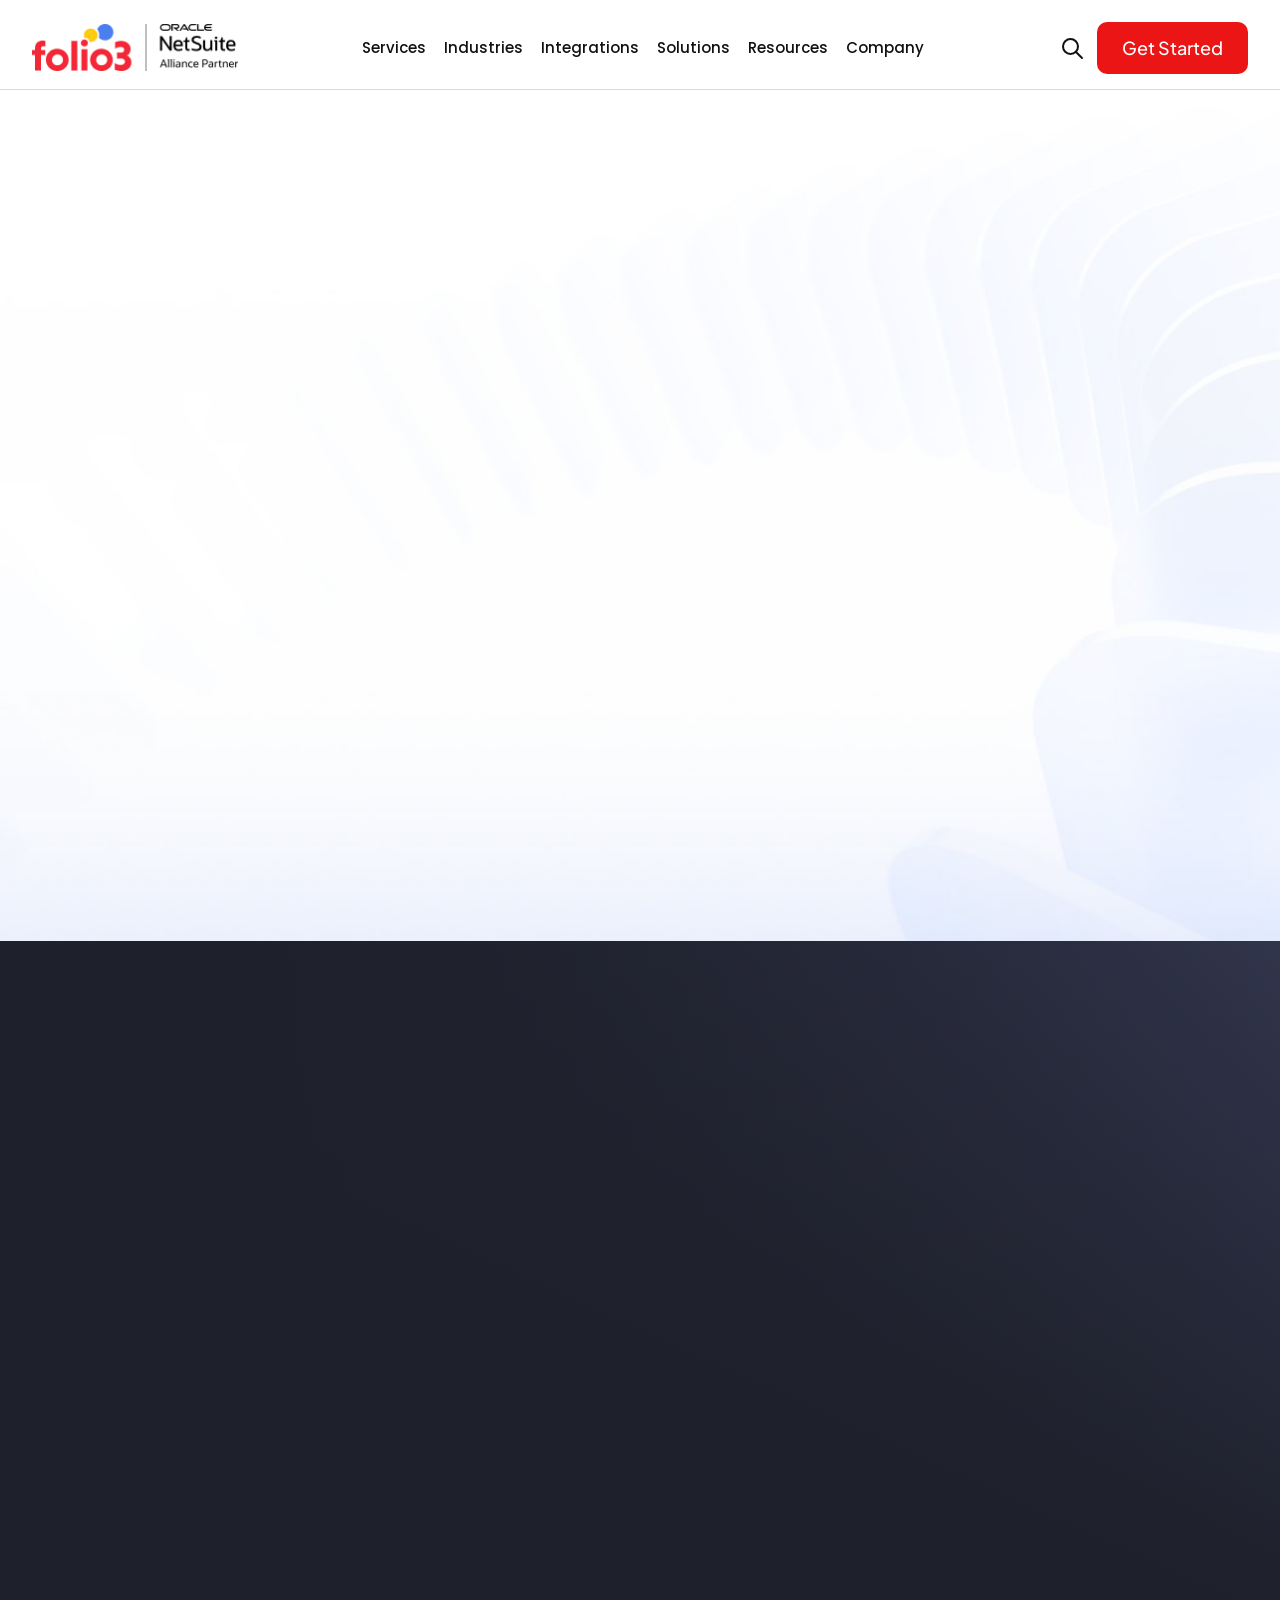
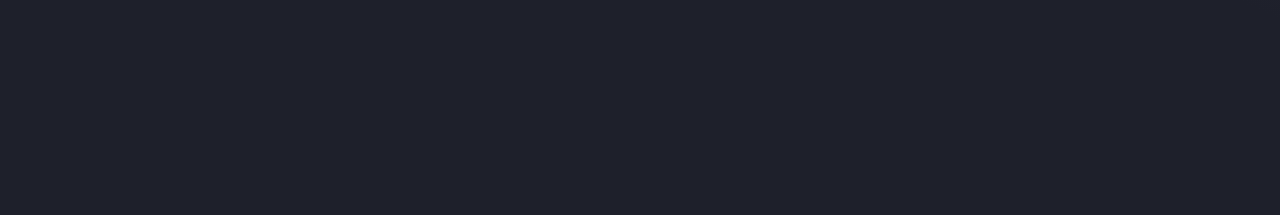
==== index.html @ 6e83ed3f "Homepage header, hero and Nexus AI sections from Figma - Header with sticky scroll state and tablet/" ====
<!DOCTYPE html>
<html lang="en">
<head>
  <meta charset="utf-8">
  <meta name="viewport" content="width=device-width, initial-scale=1">
  <title>NetSuite ERP Solutions | Folio3 – Certified NetSuite Experts</title>
  <meta name="description" content="Enterprise-grade NetSuite ERP consulting, implementation, customization, integration and support from Folio3's certified NetSuite experts.">
  <meta name="robots" content="noindex, nofollow"><!-- preview build: remove before launch -->
  <meta name="referrer" content="strict-origin-when-cross-origin">
  <meta http-equiv="Content-Security-Policy" content="default-src 'self'; script-src 'self' 'sha256-/x7W7R75k8Roq0WaVRQX9blP4OufE5xbAdzklGxsgpw='; style-src 'self'; img-src 'self' data:; font-src 'self'; connect-src 'self'; object-src 'none'; base-uri 'self'; form-action 'self'; upgrade-insecure-requests">
  <link rel="icon" href="data:image/svg+xml,%3Csvg xmlns='http://www.w3.org/2000/svg' viewBox='0 0 32 32'%3E%3Ccircle cx='16' cy='16' r='14' fill='%23ec1515'/%3E%3C/svg%3E">
  <script>document.documentElement.classList.add('js');</script>
  <link rel="preload" href="assets/fonts/poppins-latin-300-normal.woff2" as="font" type="font/woff2" crossorigin>
  <link rel="preload" href="assets/fonts/poppins-latin-500-normal.woff2" as="font" type="font/woff2" crossorigin>
  <link rel="stylesheet" href="css/styles.css">
</head>
<body>
  <a class="skip-link" href="#main">Skip to content</a>

  <!-- ============ Section 1: Site header (Figma 13042:13555) ============ -->
  <header class="site-header" id="site-header" data-node-id="13042:13555">
    <div class="container site-header__inner">
      <a class="site-header__logo" href="/" aria-label="Folio3 – Oracle NetSuite Alliance Partner, home">
        <img src="assets/img/logo-folio3-netsuite.png" width="207" height="48" alt="Folio3 | Oracle NetSuite Alliance Partner">
      </a>

      <nav class="primary-nav" id="primary-nav" aria-label="Primary">
        <ul class="primary-nav__list">
          <li><a class="primary-nav__link" href="#">Services</a></li>
          <li><a class="primary-nav__link" href="#">Industries</a></li>
          <li><a class="primary-nav__link" href="#">Integrations</a></li>
          <li><a class="primary-nav__link" href="#">Solutions</a></li>
          <li><a class="primary-nav__link" href="#">Resources</a></li>
          <li><a class="primary-nav__link" href="#">Company</a></li>
        </ul>
        <a class="btn btn--primary btn--jakarta primary-nav__cta" href="#contact">Get Started</a>
      </nav>

      <div class="site-header__actions">
        <button class="icon-btn" type="button" aria-label="Search">
          <svg width="24" height="24" viewBox="0 0 24 24" fill="none" aria-hidden="true">
            <circle cx="10.5" cy="10.5" r="7.5" stroke="currentColor" stroke-width="2"/>
            <path d="M16 16l6 6" stroke="currentColor" stroke-width="2" stroke-linecap="round"/>
          </svg>
        </button>
        <a class="btn btn--primary btn--jakarta site-header__cta" href="#contact">Get Started</a>
        <button class="icon-btn nav-toggle" type="button" aria-controls="primary-nav" aria-expanded="false" aria-label="Open menu">
          <span class="nav-toggle__bars" aria-hidden="true"></span>
        </button>
      </div>
    </div>
  </header>

  <main id="main">
    <!-- ============ Section 2: Hero (Figma 13042:13617) ============ -->
    <section class="hero" aria-labelledby="hero-title" data-node-id="13042:13617">
      <div class="container hero__inner">
        <div class="hero__copy" data-reveal>
          <h1 class="hero__title" id="hero-title">
            <span class="hero__title-light">Enterprise-Grade NetSuite ERP Solutions Delivered by </span><span class="hero__title-accent">Certified NetSuite Experts</span>
          </h1>
          <p class="hero__lead">Empowering organizations with AI-powered NetSuite solutions that drive long-term success. As a recipient of multiple NetSuite Spotlight Awards, Folio3’s certified NetSuite experts deliver excellence through end-to-end services that include ERP consulting, implementation, customization, integration, and ongoing support.</p>
        </div>

        <div class="hero__actions" data-reveal data-delay="1">
          <a class="btn btn--primary" href="#contact">
            Talk to Experts
            <svg class="btn__icon" width="14" height="14" viewBox="0 0 14 14" fill="none" aria-hidden="true">
              <path d="M3 11L11 3M11 3H4.5M11 3v6.5" stroke="currentColor" stroke-width="1.6" stroke-linecap="round" stroke-linejoin="round"/>
            </svg>
          </a>
          <a class="btn btn--outline" href="#services">Get NetSuite Services</a>
        </div>

        <div class="hero__experts" data-reveal data-delay="2">
          <div class="hero__avatars">
            <img src="assets/img/avatars.png" width="276" height="84" alt="Portraits of Folio3 certified NetSuite consultants">
            <span class="hero__avatar-count" data-count="150">+150</span>
          </div>
          <p class="hero__experts-label">Certified Experts</p>
        </div>

        <ul class="partner-logos" aria-label="Technology partners" data-reveal data-delay="3">
          <li class="partner-logos__item"><img src="assets/img/partner-netsuite.png" width="144" height="40" alt="Oracle NetSuite"></li>
          <li class="partner-logos__item"><img src="assets/img/partner-suitecommerce.png" width="160" height="24" alt="SuiteCommerce"></li>
          <li class="partner-logos__item"><img src="assets/img/partner-boomi.png" width="110" height="32" alt="Boomi"></li>
          <li class="partner-logos__item"><img src="assets/img/partner-mulesoft.png" width="136" height="40" alt="MuleSoft"></li>
          <li class="partner-logos__item"><img src="assets/img/partner-salesforce.png" width="66" height="66" alt="Salesforce"></li>
        </ul>
      </div>
    </section>

    <!-- ============ Section 3: Nexus AI agents (Figma 13042:13664 "Food ERP") ============ -->
    <section class="nexus" aria-labelledby="nexus-title" data-node-id="13042:13664">
      <div class="container nexus__inner">
        <header class="nexus__head" data-reveal>
          <p class="nexus__eyebrow">Nexus AI</p>
          <h2 class="nexus__title" id="nexus-title">NetSuite AI Agents by Folio3</h2>
          <p class="nexus__lead">Folio3 developed Nexus AI, a suite of NetSuite AI agents designed to automate critical financial and operational processes.</p>
        </header>

        <div class="nexus-map" data-node-id="13042:13670" data-reveal data-delay="1">
          <!-- Dashed connectors, redrawn from the Figma vector positions (1180×430 canvas) -->
          <svg class="nexus-map__lines" viewBox="0 0 1180 430" aria-hidden="true" focusable="false">
            <g fill="none" stroke="currentColor" stroke-width="1" stroke-dasharray="8 8">
              <path d="M294.5 47.9H453a10 10 0 0 1 10 10v100.6a10 10 0 0 0 10 10h32.5"/>
              <path d="M297.5 214.4H493"/>
              <path d="M294.5 382.5H453a10 10 0 0 0 10-10V271.9a10 10 0 0 1 10-10h32.5"/>
              <path d="M664.5 168.5H697a10 10 0 0 0 10-10V57.9a10 10 0 0 1 10-10h218"/>
              <path d="M677 214.4h216"/>
              <path d="M664.5 261.9H697a10 10 0 0 1 10 10v100.6a10 10 0 0 0 10 10h158"/>
            </g>
          </svg>

          <div class="nexus-map__hub" data-node-id="13042:13695">
            <img src="assets/img/nexus-ai-mark.png" width="104" height="56" alt="Nexus AI">
          </div>

          <ul class="nexus-map__agents" aria-label="Nexus AI agents">
            <li class="agent agent--l1">
              <svg class="agent__icon" viewBox="0 0 20 20" aria-hidden="true"><circle cx="8.5" cy="8.5" r="6.25"/><path d="M13 13l5 5M6 10.5V9M8.5 10.5V6.5M11 10.5V8"/></svg>
              Expense Anomaly Detection
            </li>
            <li class="agent agent--r1">
              <svg class="agent__icon" viewBox="0 0 20 20" aria-hidden="true"><path d="M3.5 4.5v4h4"/><path d="M3.9 8.3A6.75 6.75 0 1 1 3.6 12"/></svg>
              Return Intelligence
            </li>
            <li class="agent agent--l2">
              <svg class="agent__icon" viewBox="0 0 20 20" aria-hidden="true"><path d="M8 2.5h5.5l3.5 3.5v10.5a1 1 0 0 1-1 1H8a1 1 0 0 1-1-1v-3"/><path d="M13 2.5V6h4"/><path d="M2.5 10.5h8M8 8l2.5 2.5L8 13"/></svg>
              Sales Order Intake
            </li>
            <li class="agent agent--r2">
              <svg class="agent__icon" viewBox="0 0 20 20" aria-hidden="true"><path d="M10 2.2l6.5 2.6v4.6c0 4-2.8 7.1-6.5 8.4-3.7-1.3-6.5-4.4-6.5-8.4V4.8z"/><path d="M7 10l2.2 2.2L13.3 8"/></svg>
              Shipment Compliance
            </li>
            <li class="agent agent--l3">
              <svg class="agent__icon" viewBox="0 0 20 20" aria-hidden="true"><rect x="2.5" y="10.5" width="7" height="7" rx="1"/><rect x="10.5" y="10.5" width="7" height="7" rx="1"/><rect x="6.5" y="2.5" width="7" height="8" rx="1"/><path d="M8.75 2.5v3h2.5v-3M4.75 10.5v3h2.5v-3M12.75 10.5v3h2.5v-3"/></svg>
              Inventory Planning
            </li>
            <li class="agent agent--r3">
              <svg class="agent__icon" viewBox="0 0 20 20" aria-hidden="true"><path d="M10 17s-7-4.3-7-9.3A3.9 3.9 0 0 1 10 5.4a3.9 3.9 0 0 1 7 2.3c0 5-7 9.3-7 9.3z"/><path d="M3.5 10.5h4l1.5-2.5 2 4 1.5-1.5h4"/></svg>
              NetSuite Health Monitoring
            </li>
          </ul>
        </div>

        <a class="btn btn--light" href="#ai-agents" data-reveal data-delay="2">
          Explore all NetSuite AI Agents
          <svg class="btn__icon" width="14" height="14" viewBox="0 0 14 14" fill="none" aria-hidden="true">
            <path d="M3 11L11 3M11 3H4.5M11 3v6.5" stroke="currentColor" stroke-width="1.6" stroke-linecap="round" stroke-linejoin="round"/>
          </svg>
        </a>
      </div>
    </section>
  </main>

  <script src="js/main.js" defer></script>
</body>
</html>
---- css/styles.css ----
/* =========================================================
   Folio3 NetSuite – Homepage: header + hero
   Source of truth: Figma "Netsuite-2025", node 13042:13452
   Breakpoints: desktop ≥1200 · tablet 768–1199 · mobile <768
   ========================================================= */

/* ---------- Fonts (self-hosted) ---------- */
@font-face { font-family: "Poppins"; font-weight: 300; font-style: normal; font-display: swap; src: url("../assets/fonts/poppins-latin-300-normal.woff2") format("woff2"); }
@font-face { font-family: "Poppins"; font-weight: 400; font-style: normal; font-display: swap; src: url("../assets/fonts/poppins-latin-400-normal.woff2") format("woff2"); }
@font-face { font-family: "Poppins"; font-weight: 500; font-style: normal; font-display: swap; src: url("../assets/fonts/poppins-latin-500-normal.woff2") format("woff2"); }
@font-face { font-family: "Poppins"; font-weight: 600; font-style: normal; font-display: swap; src: url("../assets/fonts/poppins-latin-600-normal.woff2") format("woff2"); }
@font-face { font-family: "Plus Jakarta Sans"; font-weight: 700; font-style: normal; font-display: swap; src: url("../assets/fonts/plus-jakarta-sans-latin-700-normal.woff2") format("woff2"); }
@font-face { font-family: "Plus Jakarta Sans"; font-weight: 500; font-style: normal; font-display: swap; src: url("../assets/fonts/plus-jakarta-sans-latin-500-normal.woff2") format("woff2"); }

/* ---------- Tokens (Figma variables) ---------- */
:root {
  --primary-red: #ec1515;          /* Primary Red */
  --primary-red-hover: #c90f0f;
  --text-strong: #111111;
  --text-lighter: #303030;         /* Text Lighter */
  --text-full-light: #585858;      /* Text full light */
  --secondary-blue: #ecf2fd;       /* Secondary Blue */
  --border: #d9d9d9;
  --bg: #f4f7fc;                   /* BG */
  --secondary-4: #31354c;          /* secondary 4 */
  --navy-900: #1e202b;
  --glow-blue: #4b7eef;
  --white: #ffffff;

  --font-body: "Poppins", system-ui, -apple-system, "Segoe UI", sans-serif;
  --font-cta: "Plus Jakarta Sans", var(--font-body);

  --container: 1536px;
  --gutter: 32px;
  --header-h: 89px; /* +1px border = 90px (Figma) */
  --header-h-scrolled: 72px;
  --radius-btn: 10px;
  --ease: cubic-bezier(.2, .7, .2, 1);
}

/* ---------- Base ---------- */
*, *::before, *::after { box-sizing: border-box; }
html { -webkit-text-size-adjust: 100%; scroll-padding-top: calc(var(--header-h) + 16px); }
body { margin: 0; font-family: var(--font-body); color: var(--text-lighter); background: var(--white); -webkit-font-smoothing: antialiased; }
img { display: block; max-width: 100%; height: auto; }
a { color: inherit; }
ul { list-style: none; margin: 0; padding: 0; }
h1, h2, p { margin: 0; }

.container { width: 100%; max-width: calc(var(--container) + var(--gutter) * 2); margin-inline: auto; padding-inline: var(--gutter); }

.skip-link { position: absolute; left: 16px; top: -48px; z-index: 200; padding: 10px 16px; background: var(--text-strong); color: var(--white); border-radius: 6px; text-decoration: none; transition: top .2s; }
.skip-link:focus { top: 12px; }

:focus-visible { outline: 2px solid var(--primary-red); outline-offset: 3px; }

/* ---------- Buttons (shared "Colored Button" component) ---------- */
.btn {
  display: inline-flex; align-items: center; justify-content: center; gap: 10px;
  height: 52px; padding: 0 24px; border-radius: var(--radius-btn);
  font: 500 18px/1 var(--font-body); text-decoration: none; white-space: nowrap;
  border: 1px solid transparent; cursor: pointer;
  transition: background-color .2s var(--ease), color .2s var(--ease), border-color .2s var(--ease), transform .2s var(--ease), box-shadow .2s var(--ease);
}
.btn--jakarta { font-family: var(--font-cta); }
.btn--primary { background: var(--primary-red); color: var(--white); }
.btn--primary:hover { background: var(--primary-red-hover); box-shadow: 0 8px 20px -8px rgba(236, 21, 21, .55); transform: translateY(-1px); }
.btn--outline { border-color: var(--text-lighter); color: var(--text-lighter); background: transparent; }
.btn--outline:hover { background: var(--text-lighter); color: var(--white); transform: translateY(-1px); }
.btn:active { transform: translateY(0); }
.btn__icon { flex: none; transition: transform .2s var(--ease); }
.btn:hover .btn__icon { transform: translate(2px, -2px); }

.icon-btn {
  display: inline-grid; place-items: center; width: 50px; height: 50px; padding: 0;
  border: 0; border-radius: 80px; background: transparent; color: var(--text-strong); cursor: pointer;
  transition: background-color .2s var(--ease);
}
.icon-btn:hover { background: var(--secondary-blue); }

/* =========================================================
   Section 1 – Header (sticky, with scrolled state)
   ========================================================= */
.site-header {
  position: sticky; top: 0; z-index: 100;
  background: var(--white);
  border-bottom: 1px solid var(--border);
  transition: box-shadow .25s var(--ease), background-color .25s var(--ease);
}
.site-header__inner {
  display: flex; align-items: center; justify-content: space-between; gap: 24px;
  height: var(--header-h);
  padding-top: 6px; /* Figma: content row sits 24px from top / 16px from bottom */
  transition: height .25s var(--ease), padding .25s var(--ease);
}
.site-header__logo { flex: none; display: block; line-height: 0; }
.site-header__logo img { width: 207px; height: auto; transition: width .25s var(--ease); }

.primary-nav { display: flex; align-items: center; }
.primary-nav__list { display: flex; gap: 4px; }
.primary-nav__link {
  position: relative; display: block; padding: 14px 16px;
  font: 500 16px/20px var(--font-body); color: var(--text-strong); text-decoration: none;
  transition: color .2s var(--ease);
}
/* Figma nav items carry a primary-red bottom border token (width 0 at rest) → shown on hover / current page */
.primary-nav__link::after {
  content: ""; position: absolute; left: 16px; right: 16px; bottom: 6px; height: 2px;
  background: var(--primary-red); transform: scaleX(0); transform-origin: left;
  transition: transform .25s var(--ease);
}
.primary-nav__link:hover, .primary-nav__link[aria-current="page"] { color: var(--primary-red); }
.primary-nav__link:hover::after, .primary-nav__link[aria-current="page"]::after { transform: scaleX(1); }
.primary-nav__cta { display: none; } /* only shown inside the mobile drawer */

.site-header__actions { flex: none; display: flex; align-items: center; gap: 0; }
.site-header__cta { height: 52px; }
.nav-toggle { display: none; }

/* Scrolled state – toggled by js/main.js */
.site-header.is-scrolled { box-shadow: 0 6px 24px -12px rgba(17, 17, 17, .25); background: rgba(255, 255, 255, .96); -webkit-backdrop-filter: saturate(180%) blur(10px); backdrop-filter: saturate(180%) blur(10px); }
.site-header.is-scrolled .site-header__inner { height: var(--header-h-scrolled); padding-top: 0; }
.site-header.is-scrolled .site-header__logo img { width: 180px; }

/* =========================================================
   Section 2 – Hero
   ========================================================= */
.hero {
  position: relative; overflow: hidden;
  padding: 140px 0;
  background: #f7f9fe url("../assets/img/hero-bg.jpg") center top / cover no-repeat;
}
.hero__inner { display: flex; flex-direction: column; align-items: center; gap: 40px; text-align: center; }
.hero__copy { display: flex; flex-direction: column; gap: 20px; max-width: 1096px; }
.hero__title { font: 300 54px/70px var(--font-body); color: #000; letter-spacing: 0; }
.hero__title-accent { font-weight: 500; color: var(--primary-red); }
.hero__lead { font: 400 18px/28px var(--font-body); color: var(--text-lighter); }

.hero__actions { display: flex; flex-wrap: wrap; justify-content: center; gap: 25px; }

.hero__experts { display: flex; align-items: center; justify-content: center; gap: 20px; }
.hero__avatars { display: flex; align-items: center; }
.hero__avatars img { width: 276px; height: 84px; margin-block: -4.5px; } /* image includes 4.3px stroke outset; Figma row is 75px */
.hero__avatar-count {
  position: relative; display: grid; place-items: center; flex: none;
  width: 75px; height: 75px; margin-left: -4px; /* overlaps last portrait like the Figma stack (-21.4px) */
  border: 4.3px solid var(--white); border-radius: 50%;
  background: var(--secondary-blue); color: var(--text-full-light);
  font: 600 19.3px/1 var(--font-body);
}
.hero__experts-label { font: 600 18px/28px var(--font-body); color: var(--text-lighter); text-transform: uppercase; }

.partner-logos { display: flex; flex-wrap: wrap; justify-content: center; gap: 9px; }
.partner-logos__item {
  display: grid; place-items: center; width: 191.5px; height: 80px; padding: 0 17.6px;
  background: var(--white); border-radius: 13.4px;
  transition: transform .2s var(--ease), box-shadow .2s var(--ease);
}
.partner-logos__item:hover { transform: translateY(-2px); box-shadow: 0 10px 24px -14px rgba(75, 126, 239, .45); }
.partner-logos__item img { max-height: 66px; width: auto; }


/* =========================================================
   Section 3 – Nexus AI agents (Figma 13042:13664)
   ========================================================= */
.nexus {
  padding: 80px 0;
  color: var(--bg);
  background:
    linear-gradient(270deg, rgba(49, 53, 76, 0) 0%, var(--navy-900) 77.885%),
    linear-gradient(24.45deg, var(--navy-900) 0%, var(--navy-900) 53.365%, var(--secondary-4) 100%),
    var(--secondary-4);
}
.nexus__inner { display: flex; flex-direction: column; align-items: center; gap: 50px; }
.nexus__head { display: flex; flex-direction: column; align-items: center; gap: 24px; max-width: 1146px; text-align: center; }
.nexus__eyebrow { font: 700 18px/28px var(--font-cta); letter-spacing: 4px; text-transform: uppercase; }
.nexus__title { font: 500 36px/50px var(--font-body); margin-block: -12px; } /* Figma trims this text box to cap height */
.nexus__lead { font: 400 18px/30px var(--font-body); }

/* Diagram: fixed 1180×430 canvas on desktop, matching Figma coordinates */
.nexus-map { position: relative; width: 1180px; height: 430px; flex: none; }
.nexus-map__lines { position: absolute; inset: 0; width: 100%; height: 100%; color: rgba(244, 247, 252, .38); }
.nexus-map__hub {
  position: absolute; left: 493px; top: 121.9px; z-index: 1;
  display: grid; place-items: center; width: 185px; height: 185px;
  border: 2px solid rgba(255, 255, 255, .4); border-radius: 50%;
  background: linear-gradient(180deg, var(--glow-blue) 0%, var(--secondary-4) 100%);
  box-shadow: 0 0 10px var(--glow-blue);
}
.nexus-map__hub img { width: 103.4px; height: auto; }
.nexus-map__agents { position: absolute; inset: 0; z-index: 2; }

.agent {
  position: absolute; display: inline-flex; align-items: center; gap: 10px;
  padding: 20px; border: 1px solid #14161f; border-radius: 20px;
  background: #1e212e; color: var(--white);
  font: 400 18px/18px var(--font-body); white-space: nowrap;
  box-shadow: inset 0 0 12.19px #3d425c, 0 0 10px var(--glow-blue);
  transition: transform .25s var(--ease), box-shadow .25s var(--ease), background-color .25s var(--ease);
}
.agent:hover { transform: translateY(-2px); background: #23273a; box-shadow: inset 0 0 12.19px #4a5070, 0 0 18px 2px var(--glow-blue); }
.agent__icon { flex: none; width: 18px; height: 18px; fill: none; stroke: currentColor; stroke-width: 1.6; stroke-linecap: round; stroke-linejoin: round; }

/* Desktop positions (left column anchored left, right column anchored to the right edge as in Figma) */
.agent--l1 { left: 55px; top: 18.9px; }
.agent--l2 { left: 55px; top: 185.9px; }
.agent--l3 { left: 55px; top: 353.9px; }
.agent--r1 { right: 16px; top: 18.9px; }
.agent--r2 { right: 16px; top: 186px; }
.agent--r3 { right: 16px; top: 353px; }

.btn--light { background: var(--bg); color: var(--secondary-4); border-radius: 4px; }
.btn--light .btn__icon { color: #000; }
.btn--light:hover { background: var(--white); box-shadow: 0 8px 24px -10px rgba(75, 126, 239, .8); transform: translateY(-1px); }

/* Below 1240px the 1180px diagram no longer fits: hub on top, agents in a grid, connectors hidden */
@media (max-width: 1239px) {
  .nexus-map { width: 100%; max-width: 760px; height: auto; display: flex; flex-direction: column; align-items: center; gap: 36px; }
  .nexus-map__lines { display: none; }
  .nexus-map__hub { position: relative; left: auto; top: auto; width: 150px; height: 150px; }
  .nexus-map__hub img { width: 84px; }
  .nexus-map__agents { position: static; display: grid; grid-template-columns: repeat(2, minmax(0, 1fr)); gap: 20px; width: 100%; }
  .agent { position: static; justify-content: flex-start; white-space: normal; line-height: 24px; padding: 17px 20px; }
}


/* =========================================================
   Laptop (1200–1535): tighten nav so everything fits on one row
   ========================================================= */
@media (max-width: 1535px) {
  .primary-nav__list { gap: 0; }
  .primary-nav__link { padding-inline: 12px; }
  .primary-nav__link::after { left: 12px; right: 12px; }
}
@media (max-width: 1319px) {
  .primary-nav__link { padding-inline: 9px; font-size: 15px; }
  .primary-nav__link::after { left: 9px; right: 9px; }
}

/* =========================================================
   Tablet (768–1199): nav collapses into a drawer
   ========================================================= */
@media (max-width: 1199px) {
  :root { --header-h: 76px; --header-h-scrolled: 64px; }
  .site-header__inner { padding-top: 0; }
  .site-header__logo img { width: 180px; }
  .site-header.is-scrolled .site-header__logo img { width: 160px; }
  .nav-toggle { display: inline-grid; }

  .nav-toggle__bars, .nav-toggle__bars::before, .nav-toggle__bars::after {
    display: block; width: 22px; height: 2px; border-radius: 2px; background: currentColor;
    transition: transform .25s var(--ease), opacity .2s;
  }
  .nav-toggle__bars { position: relative; }
  .nav-toggle__bars::before, .nav-toggle__bars::after { content: ""; position: absolute; left: 0; }
  .nav-toggle__bars::before { top: -7px; }
  .nav-toggle__bars::after { top: 7px; }
  .nav-toggle[aria-expanded="true"] .nav-toggle__bars { background: transparent; }
  .nav-toggle[aria-expanded="true"] .nav-toggle__bars::before { transform: translateY(7px) rotate(45deg); }
  .nav-toggle[aria-expanded="true"] .nav-toggle__bars::after { transform: translateY(-7px) rotate(-45deg); }

  .primary-nav {
    position: fixed; inset: var(--nav-top, var(--header-h)) 0 auto 0;
    flex-direction: column; align-items: stretch; gap: 16px;
    max-height: calc(100dvh - var(--nav-top, var(--header-h))); overflow-y: auto;
    padding: 12px var(--gutter) 28px;
    background: var(--white); border-bottom: 1px solid var(--border);
    box-shadow: 0 24px 40px -24px rgba(17, 17, 17, .3);
    opacity: 0; visibility: hidden; transform: translateY(-8px);
    transition: opacity .2s var(--ease), transform .25s var(--ease), visibility 0s linear .25s;
  }
  .primary-nav.is-open { opacity: 1; visibility: visible; transform: none; transition-delay: 0s; }
  .primary-nav__list { flex-direction: column; gap: 0; }
  .primary-nav__list li + li { border-top: 1px solid #eee; }
  .primary-nav__link { padding: 16px 0; font-size: 17px; }
  .primary-nav__link::after { left: 0; right: auto; width: 32px; bottom: 8px; }

  .hero { padding: 96px 0; background-position: 70% top; }
  .hero__title { font-size: 44px; line-height: 58px; }
  .hero__copy { max-width: 820px; }
  .partner-logos { max-width: 600px; }

  .nexus { padding: 72px 0; }
  .nexus__inner { gap: 44px; }
  .nexus__title { font-size: 32px; line-height: 44px; margin-block: -10px; }
}

/* =========================================================
   Mobile (<768)
   ========================================================= */
@media (max-width: 767px) {
  :root { --gutter: 20px; --header-h: 68px; --header-h-scrolled: 60px; }
  .site-header__logo img, .site-header.is-scrolled .site-header__logo img { width: 150px; }
  .site-header.is-scrolled .site-header__logo img { width: 138px; }
  .site-header__cta { display: none; }
  .primary-nav__cta { display: inline-flex; width: 100%; }
  .site-header__actions { gap: 0; }
  .icon-btn { width: 44px; height: 44px; }

  .hero { padding: 56px 0 64px; background-position: 78% top; }
  .hero__inner { gap: 32px; }
  .hero__copy { gap: 16px; }
  .hero__title { font-size: 30px; line-height: 40px; }
  .hero__lead { font-size: 16px; line-height: 26px; }

  .hero__actions { flex-direction: column; align-items: stretch; width: 100%; max-width: 360px; gap: 12px; }
  .btn { font-size: 16px; }

  .hero__experts { flex-direction: column; gap: 8px; }
  .hero__avatars img { width: 207px; height: 63px; }
  .hero__avatar-count { width: 57px; height: 57px; margin-left: -3px; border-width: 3.3px; font-size: 15px; }
  .hero__experts-label { font-size: 15px; letter-spacing: .04em; }

  .partner-logos { display: grid; grid-template-columns: repeat(2, minmax(0, 1fr)); gap: 8px; width: 100%; max-width: 400px; }
  .partner-logos__item { width: auto; height: 68px; padding: 0 14px; }
  .partner-logos__item img { max-height: 44px; }
  .partner-logos__item:last-child { grid-column: 1 / -1; }

  .nexus { padding: 56px 0; }
  .nexus__inner { gap: 36px; }
  .nexus__head { gap: 16px; }
  .nexus__eyebrow { font-size: 14px; line-height: 22px; letter-spacing: 3px; }
  .nexus__title { font-size: 26px; line-height: 36px; margin-block: -6px; }
  .nexus__lead { font-size: 16px; line-height: 26px; }
  .nexus-map { gap: 28px; }
  .nexus-map__hub { width: 120px; height: 120px; }
  .nexus-map__hub img { width: 68px; }
  .nexus-map__agents { grid-template-columns: 1fr; gap: 14px; max-width: 400px; margin-inline: auto; }
  .agent { font-size: 16px; padding: 15px 18px; border-radius: 16px; }
  .nexus .btn--light { width: 100%; max-width: 360px; }
}


/* =========================================================
   Micro-animations
   All states rest at their final values; motion is only
   applied when JS is present (html.js) and the visitor
   has not asked for reduced motion.
   ========================================================= */
@keyframes rise   { from { opacity: 0; transform: translateY(18px); } to { opacity: 1; transform: none; } }
@keyframes pop    { from { opacity: 0; transform: scale(.86); } to { opacity: 1; transform: none; } }
@keyframes unclip { from { clip-path: inset(0 50% 0 50%); } to { clip-path: inset(0 0 0 0); } }
@keyframes flow   { to { stroke-dashoffset: -32; } }
@keyframes breathe {
  0%, 100% { box-shadow: 0 0 10px var(--glow-blue); }
  50%      { box-shadow: 0 0 22px 2px var(--glow-blue); }
}
@keyframes ripple {
  0%   { opacity: .45; transform: scale(1); }
  100% { opacity: 0;   transform: scale(1.32); }
}
@keyframes sheen { from { background-position: 120% 0; } to { background-position: -20% 0; } }

@media (prefers-reduced-motion: no-preference) {
  /* Scroll / load reveal: elements fade up once as they enter the viewport */
  .js [data-reveal] { opacity: 0; }
  .js [data-reveal].is-in { opacity: 1; animation: rise .8s var(--ease) backwards; animation-delay: calc(var(--d, 0) * 110ms); }
  .js [data-reveal][data-delay="1"] { --d: 1; }
  .js [data-reveal][data-delay="2"] { --d: 2; }
  .js [data-reveal][data-delay="3"] { --d: 3; }

  /* Partner cards cascade in after their row appears */
  .js .partner-logos.is-in { animation: none; opacity: 1; }
  .js .partner-logos.is-in .partner-logos__item { animation: rise .7s var(--ease) backwards; }
  .js .partner-logos.is-in .partner-logos__item:nth-child(1) { animation-delay: 360ms; }
  .js .partner-logos.is-in .partner-logos__item:nth-child(2) { animation-delay: 420ms; }
  .js .partner-logos.is-in .partner-logos__item:nth-child(3) { animation-delay: 480ms; }
  .js .partner-logos.is-in .partner-logos__item:nth-child(4) { animation-delay: 540ms; }
  .js .partner-logos.is-in .partner-logos__item:nth-child(5) { animation-delay: 600ms; }

  /* Accent words get one soft light sweep after the headline lands */
  .js .hero__copy.is-in .hero__title-accent {
    background: linear-gradient(100deg, var(--primary-red) 40%, #ff7a6b 50%, var(--primary-red) 60%) 0 0 / 250% 100%;
    -webkit-background-clip: text; background-clip: text; -webkit-text-fill-color: transparent;
    animation: sheen 1.6s var(--ease) .7s both;
  }

  /* Nexus diagram: hub pops, connectors draw outward from the hub, agents follow */
  .js .nexus-map.is-in { animation: none; opacity: 1; }
  .js .nexus-map.is-in .nexus-map__hub { animation: pop .7s var(--ease) .15s backwards, breathe 4.5s ease-in-out 1.2s infinite; }
  .js .nexus-map.is-in .nexus-map__lines { animation: unclip 1s var(--ease) .45s both; }
  .js .nexus-map.is-in .nexus-map__lines path { animation: flow 2.8s linear 1.5s infinite; }
  .js .nexus-map.is-in .agent { animation: rise .6s var(--ease) backwards; }
  .js .nexus-map.is-in .agent--l1, .js .nexus-map.is-in .agent--r1 { animation-delay: .75s; }
  .js .nexus-map.is-in .agent--l2, .js .nexus-map.is-in .agent--r2 { animation-delay: .85s; }
  .js .nexus-map.is-in .agent--l3, .js .nexus-map.is-in .agent--r3 { animation-delay: .95s; }

  /* A single faint ring radiates from the hub every few seconds */
  .nexus-map__hub::after {
    content: ""; position: absolute; inset: -2px; border-radius: 50%;
    border: 1px solid rgba(124, 160, 255, .55); opacity: 0; pointer-events: none;
  }
  .js .nexus-map.is-in .nexus-map__hub::after { animation: ripple 3.6s ease-out 1.6s infinite; }

  /* Buttons: arrow drifts once in on load so the CTA reads as "go" */
  .js .hero__actions.is-in .btn--primary .btn__icon { animation: rise .5s var(--ease) .65s backwards; }
}

/* ---------- Motion preferences ---------- */
@media (prefers-reduced-motion: reduce) {
  *, *::before, *::after { transition-duration: .01ms !important; animation: none !important; scroll-behavior: auto !important; }
}
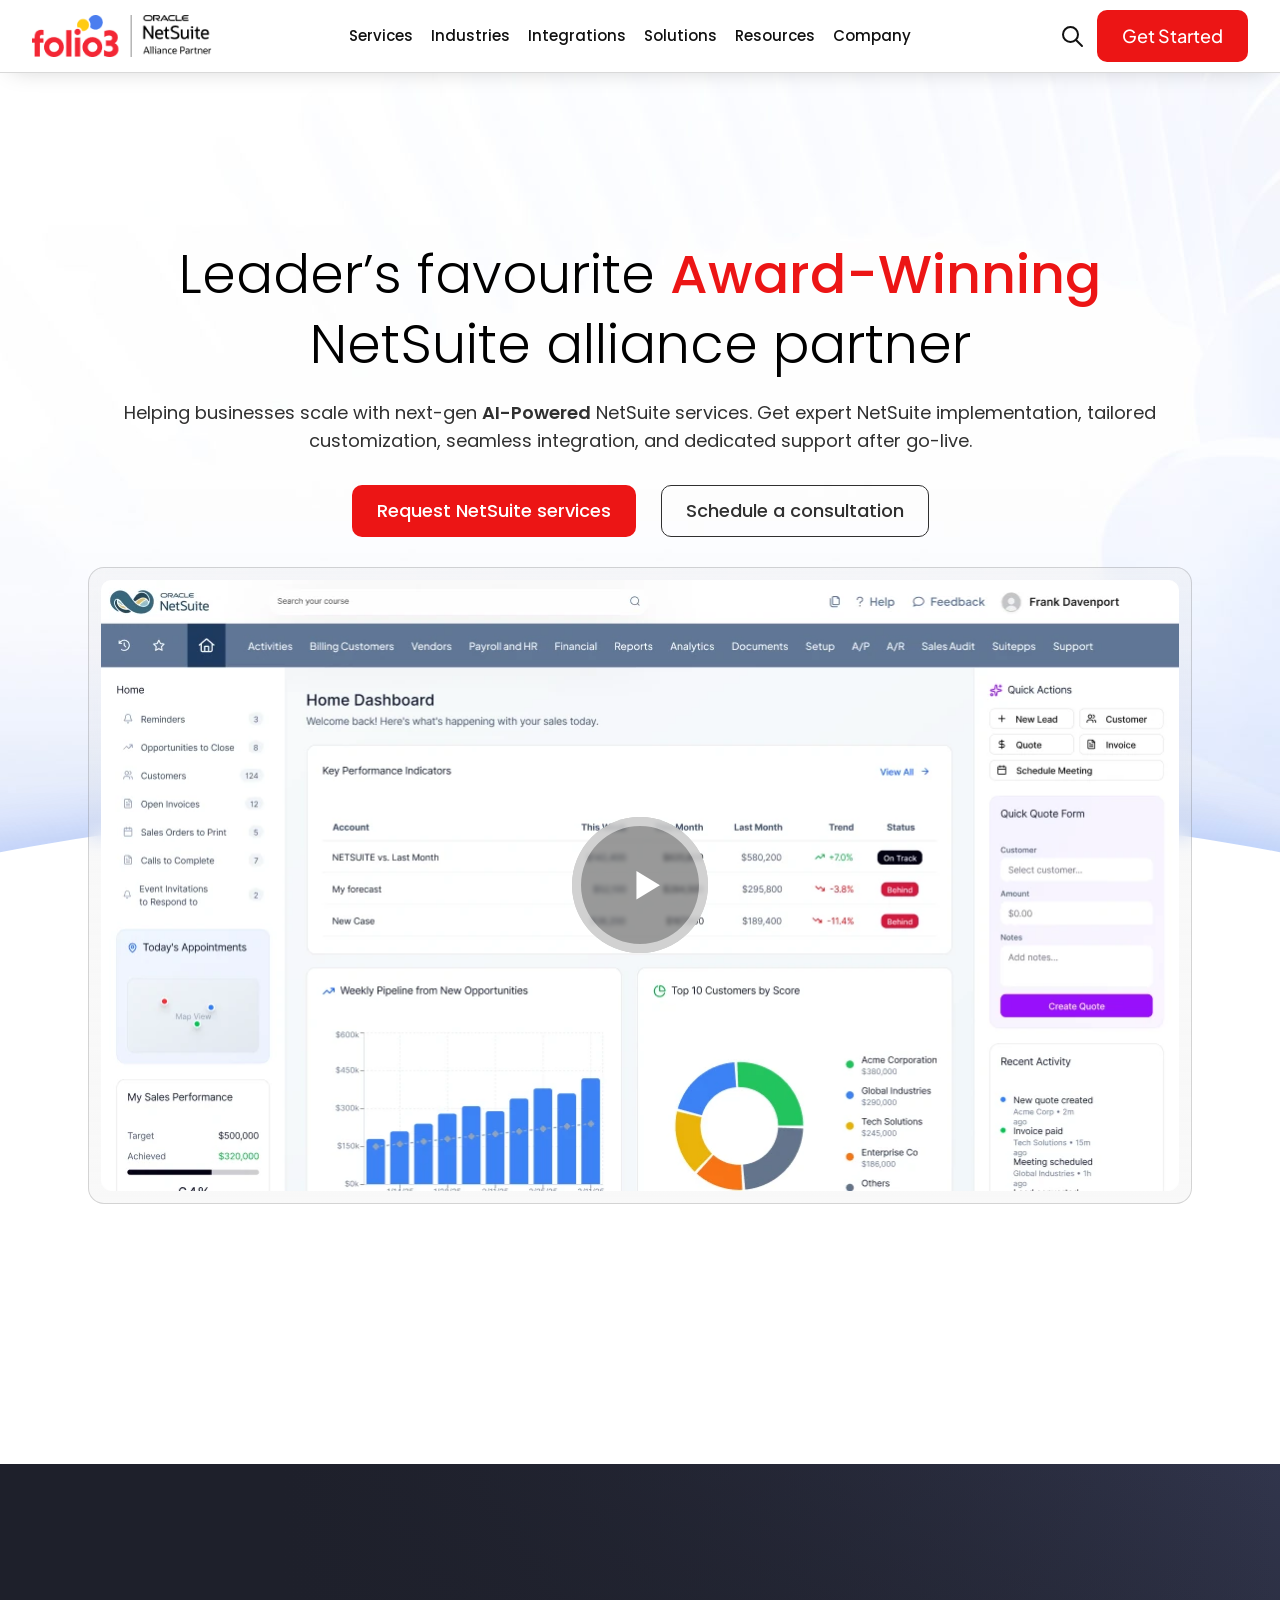
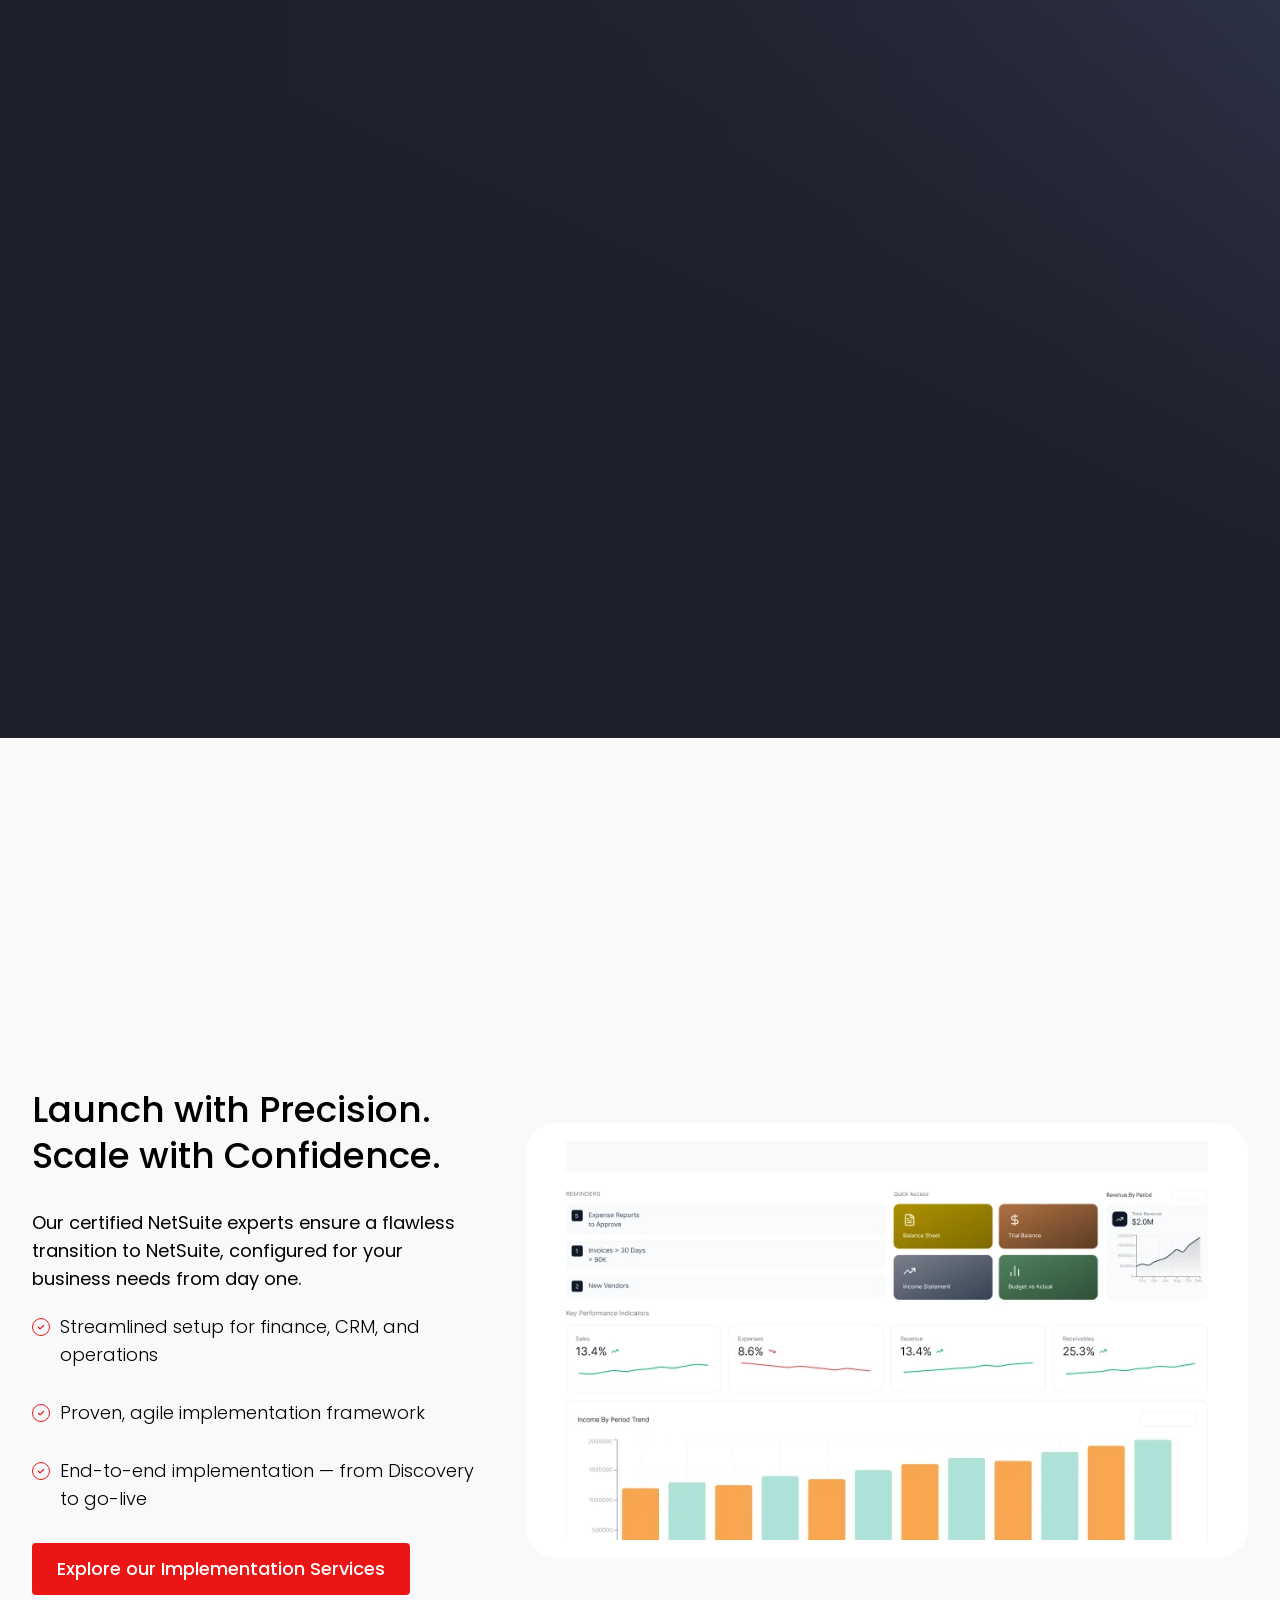
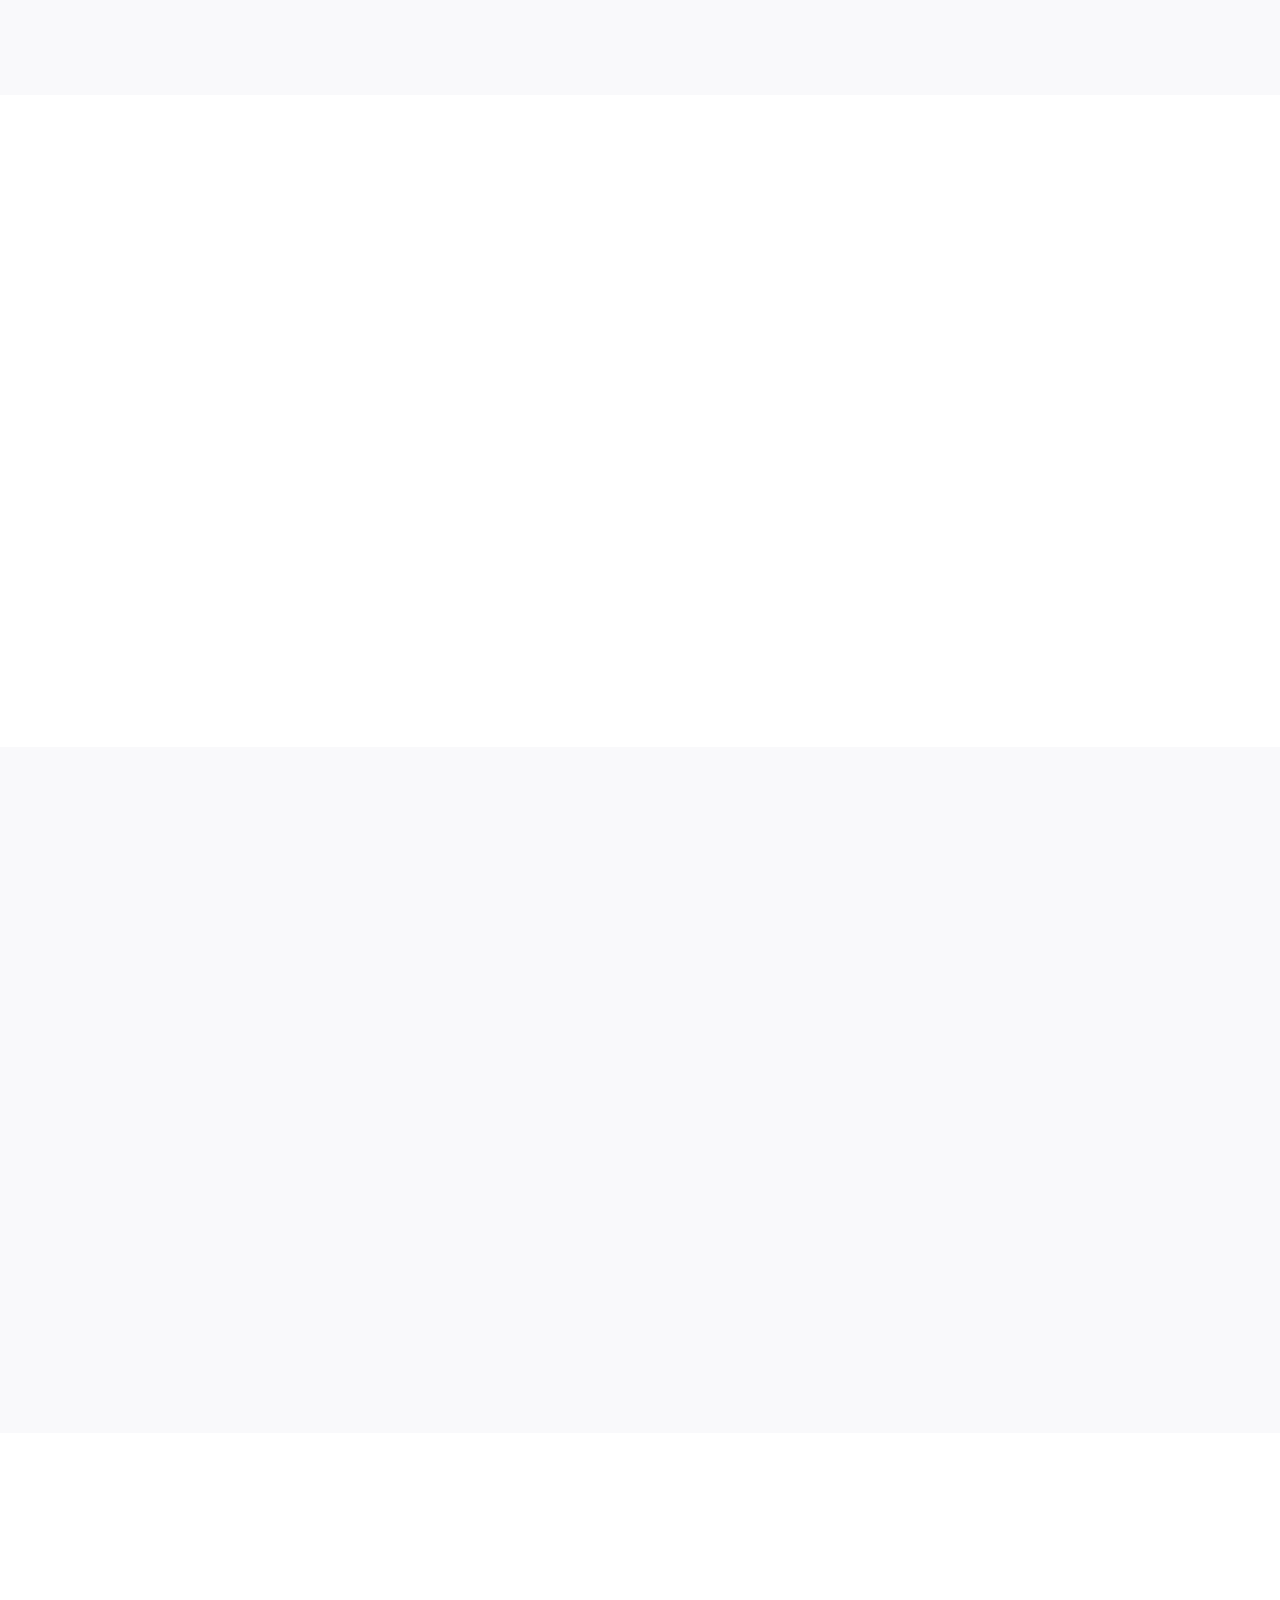
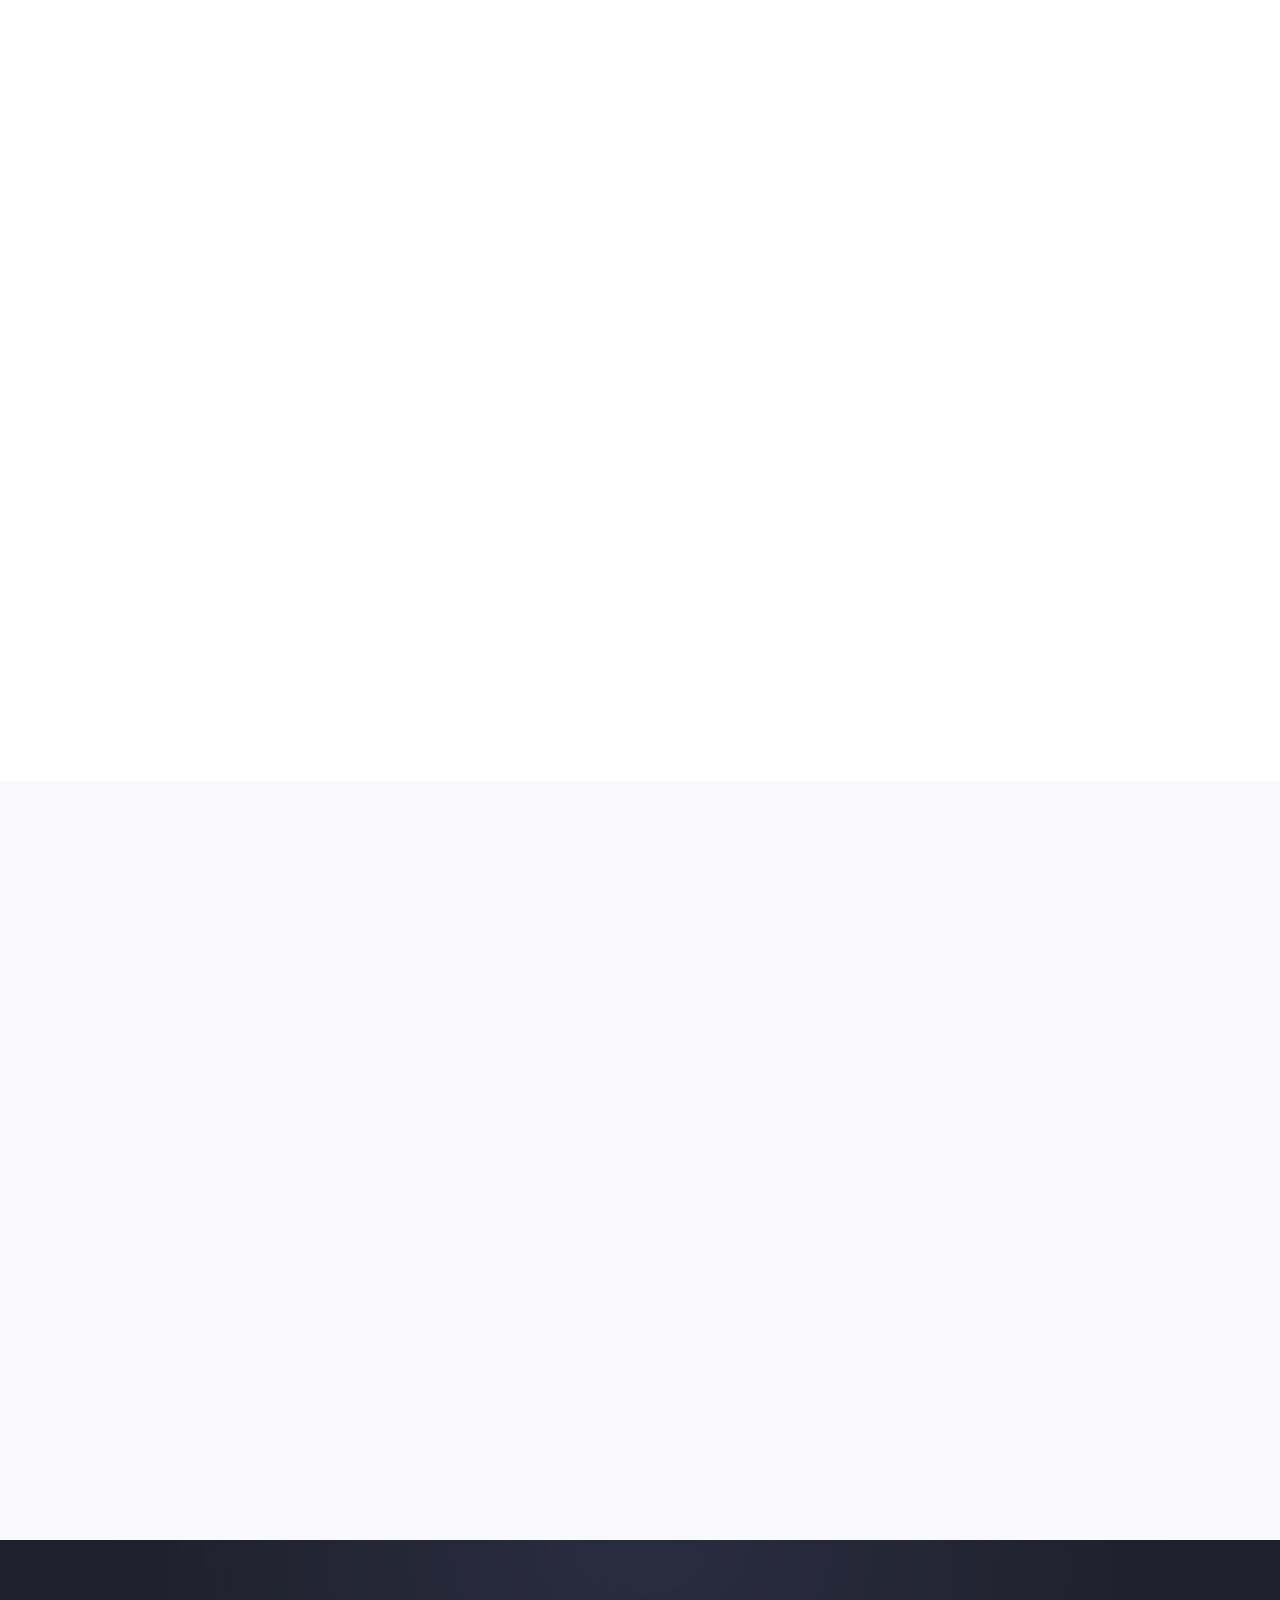
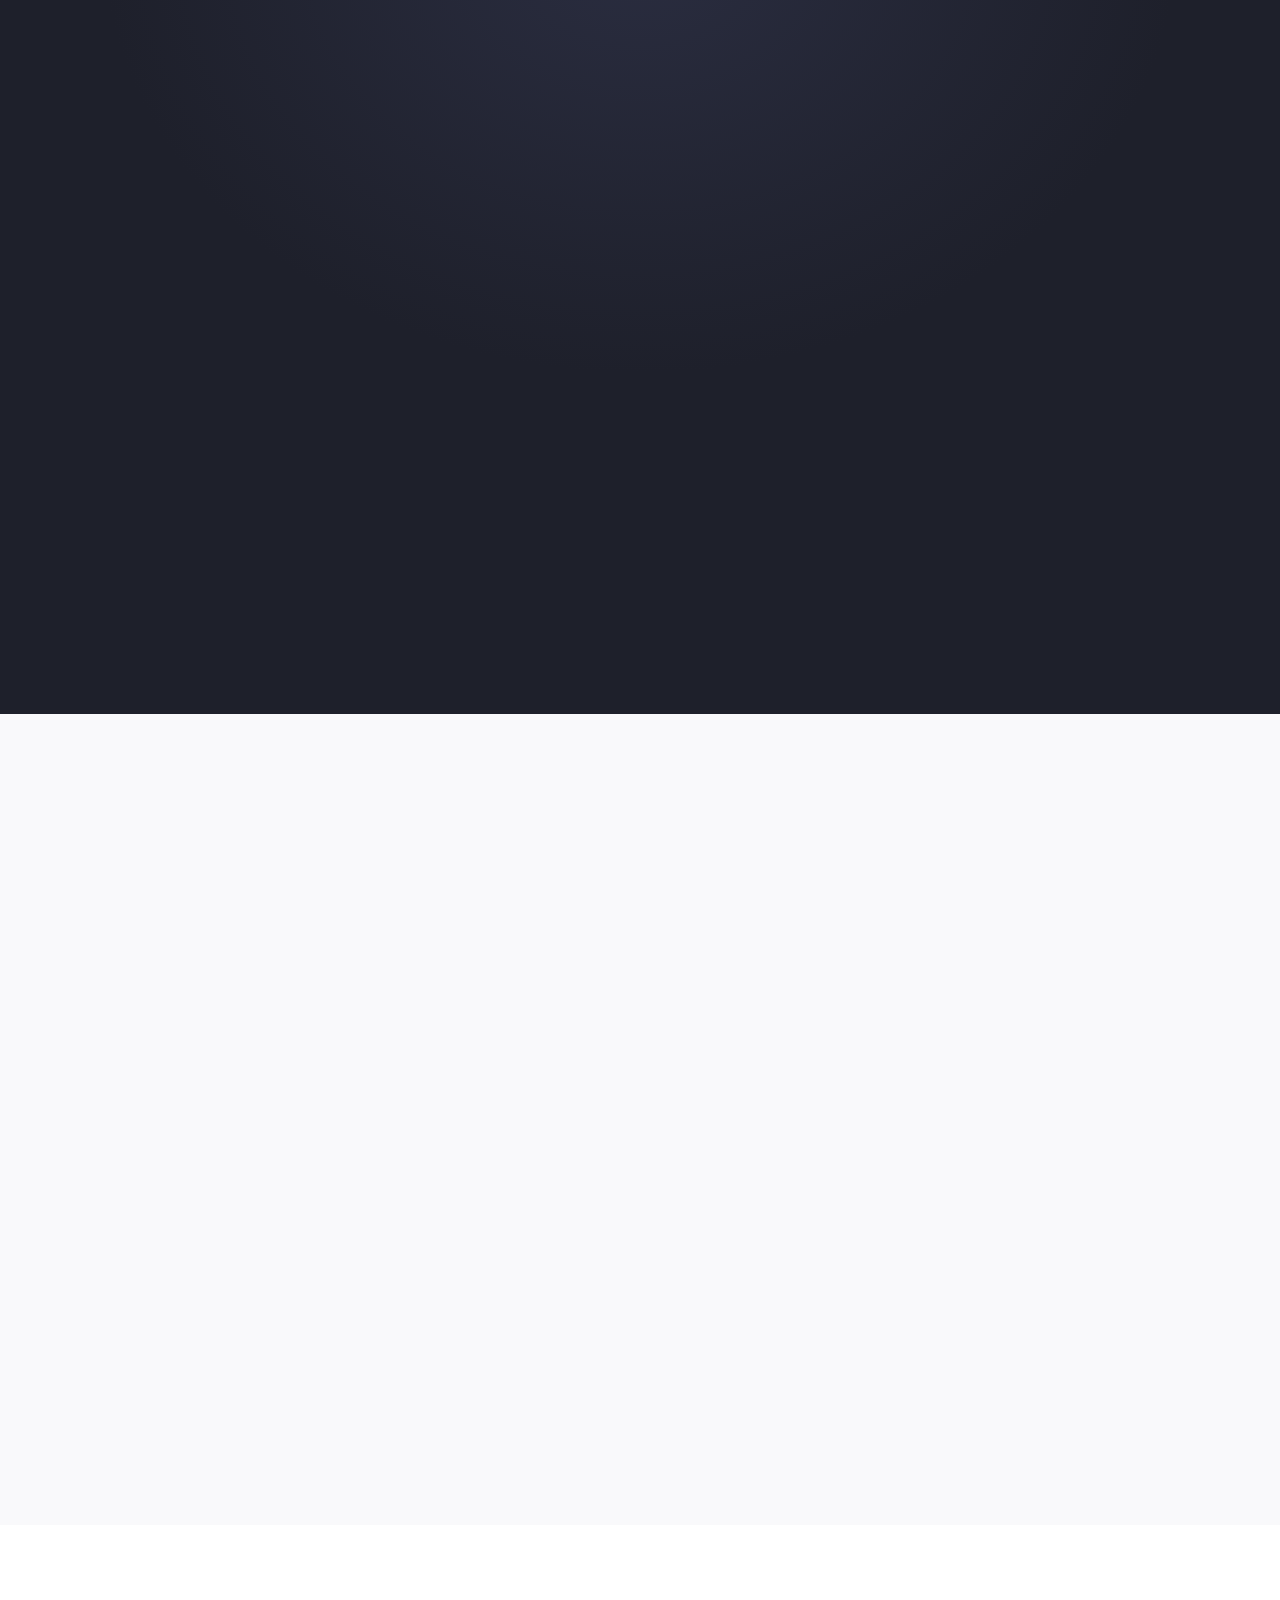
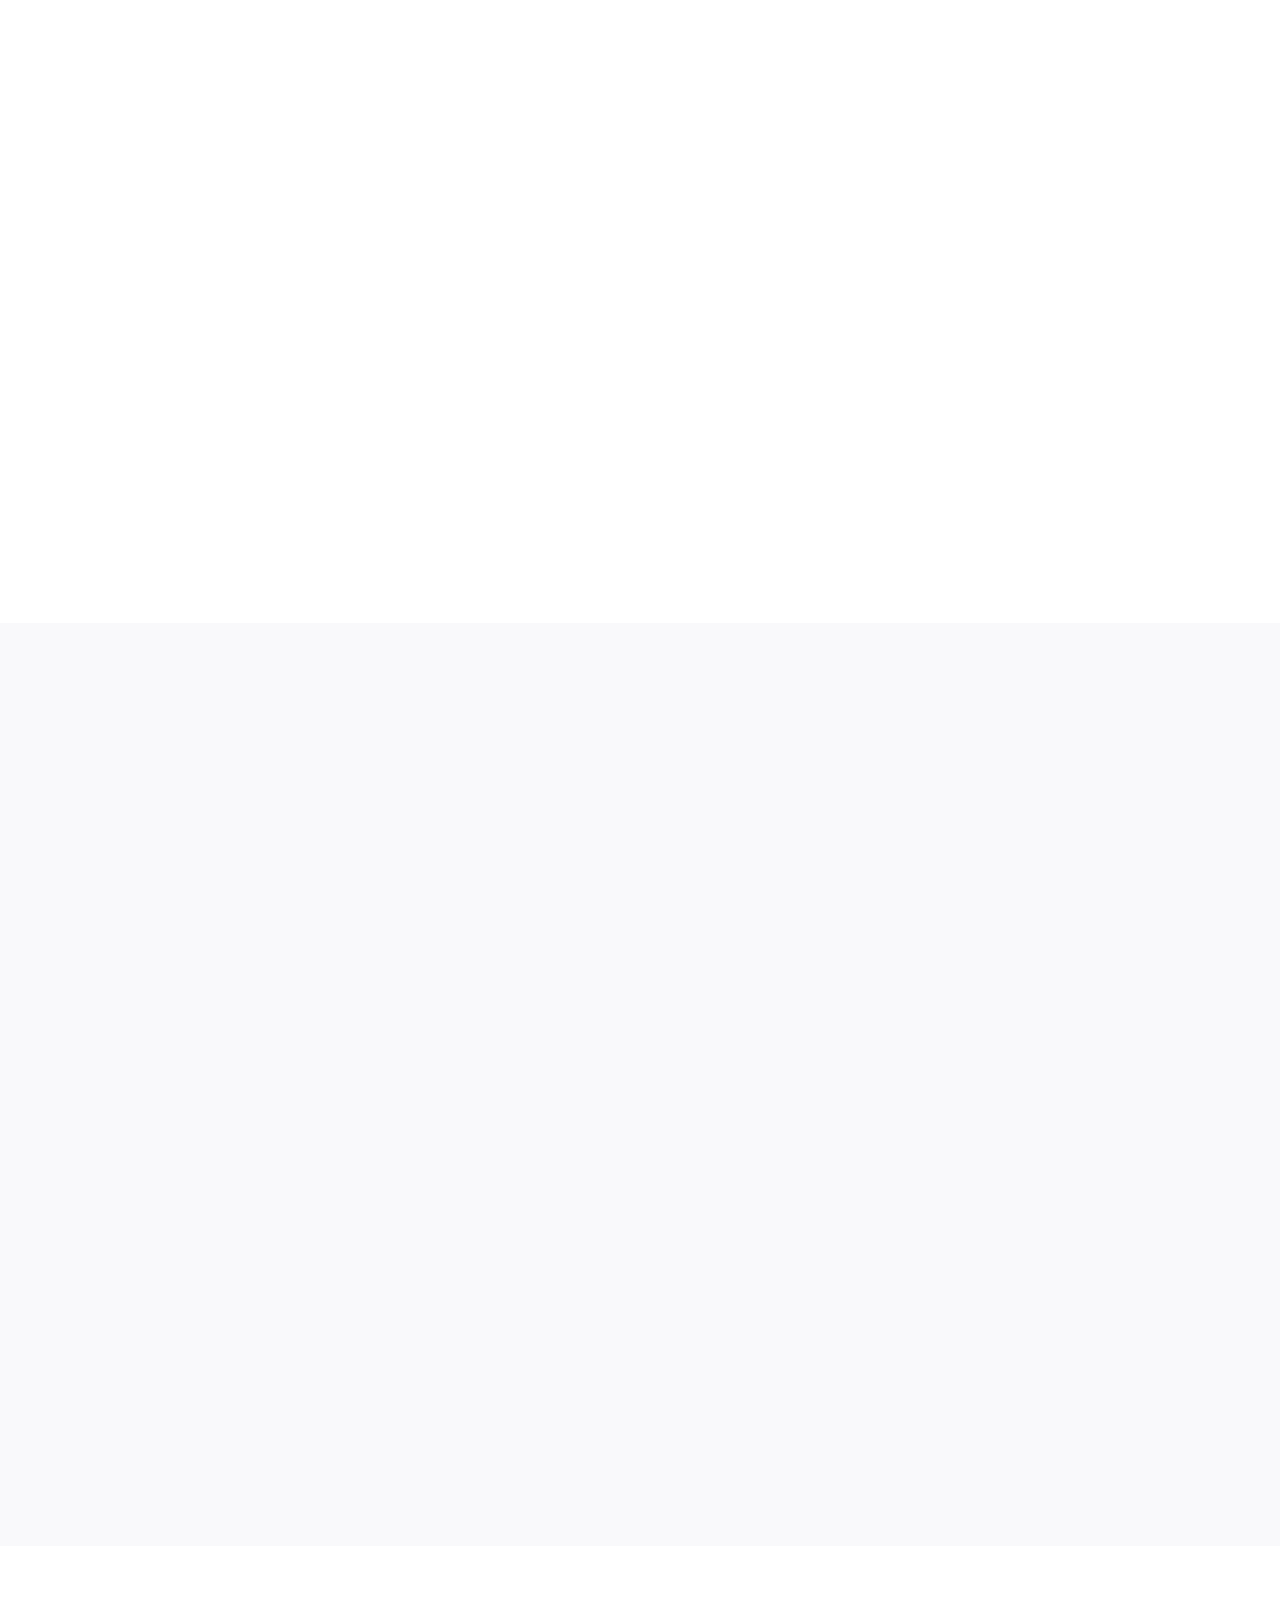
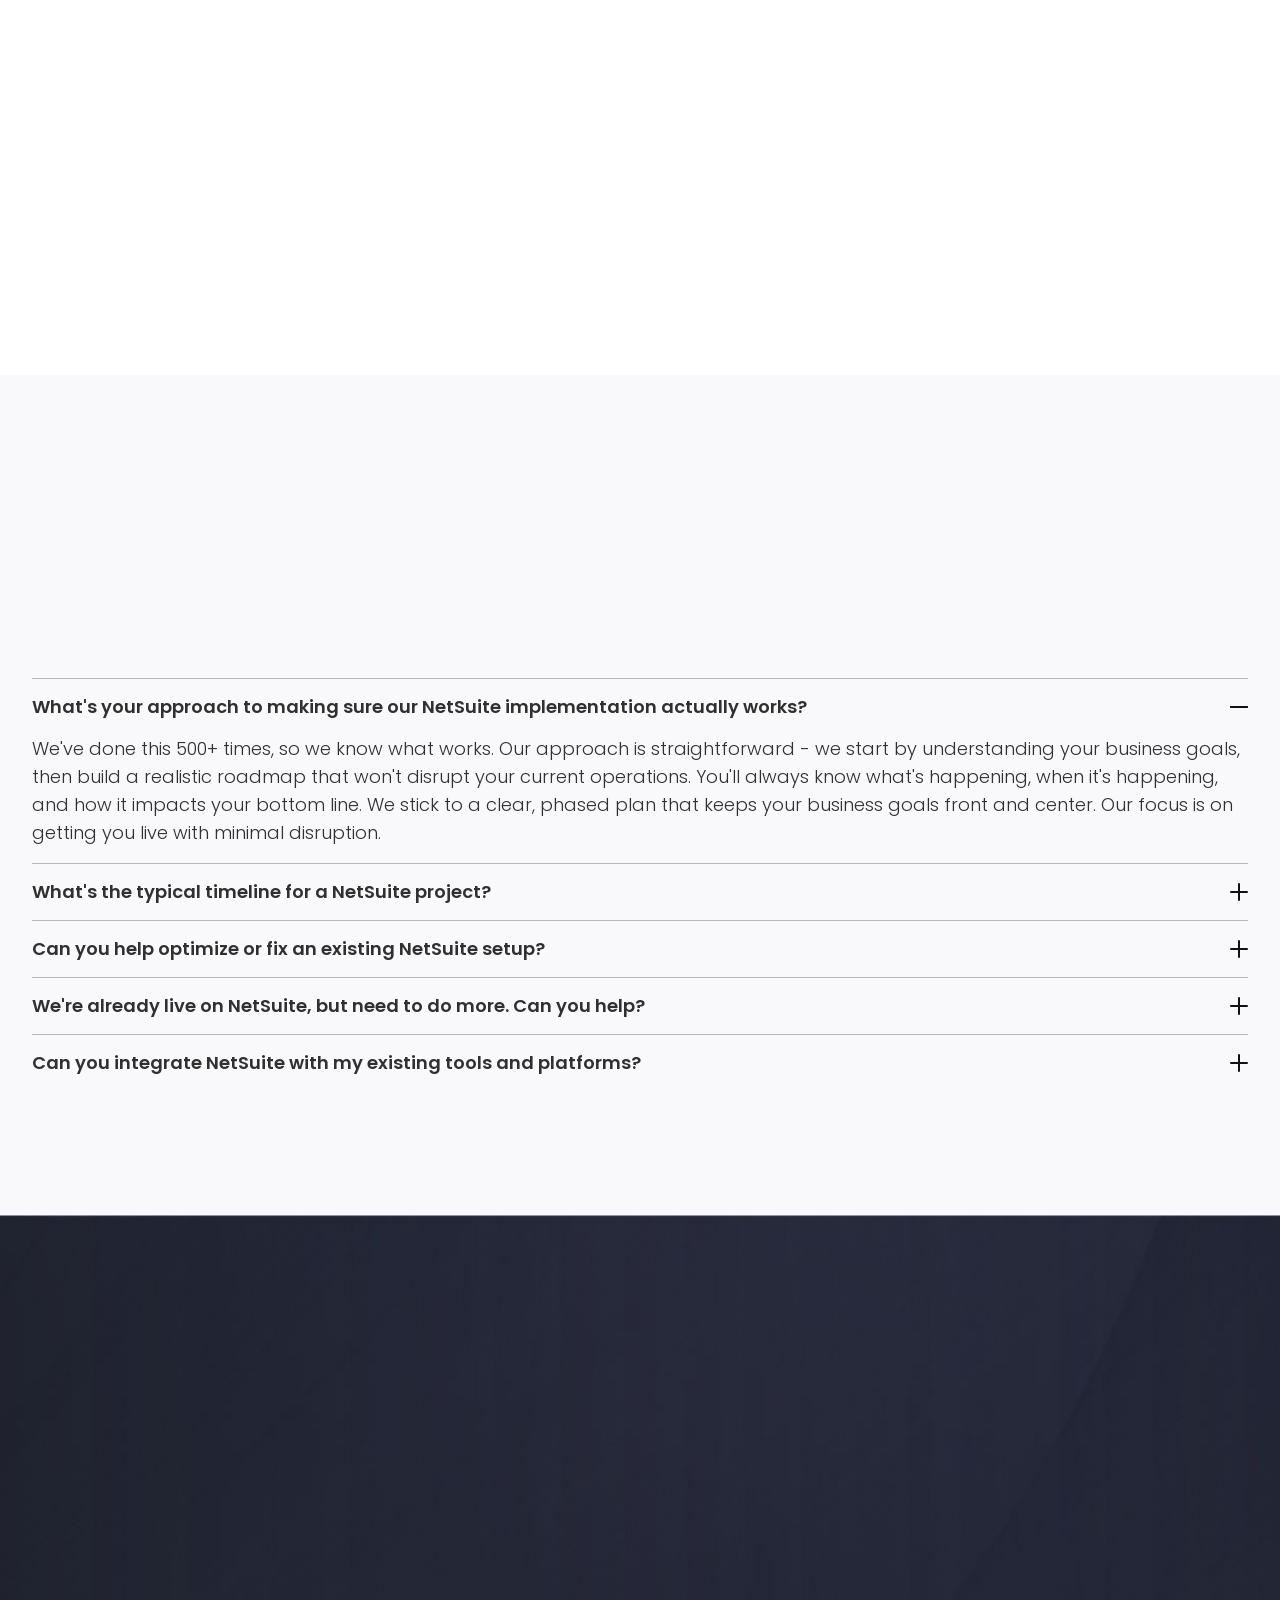
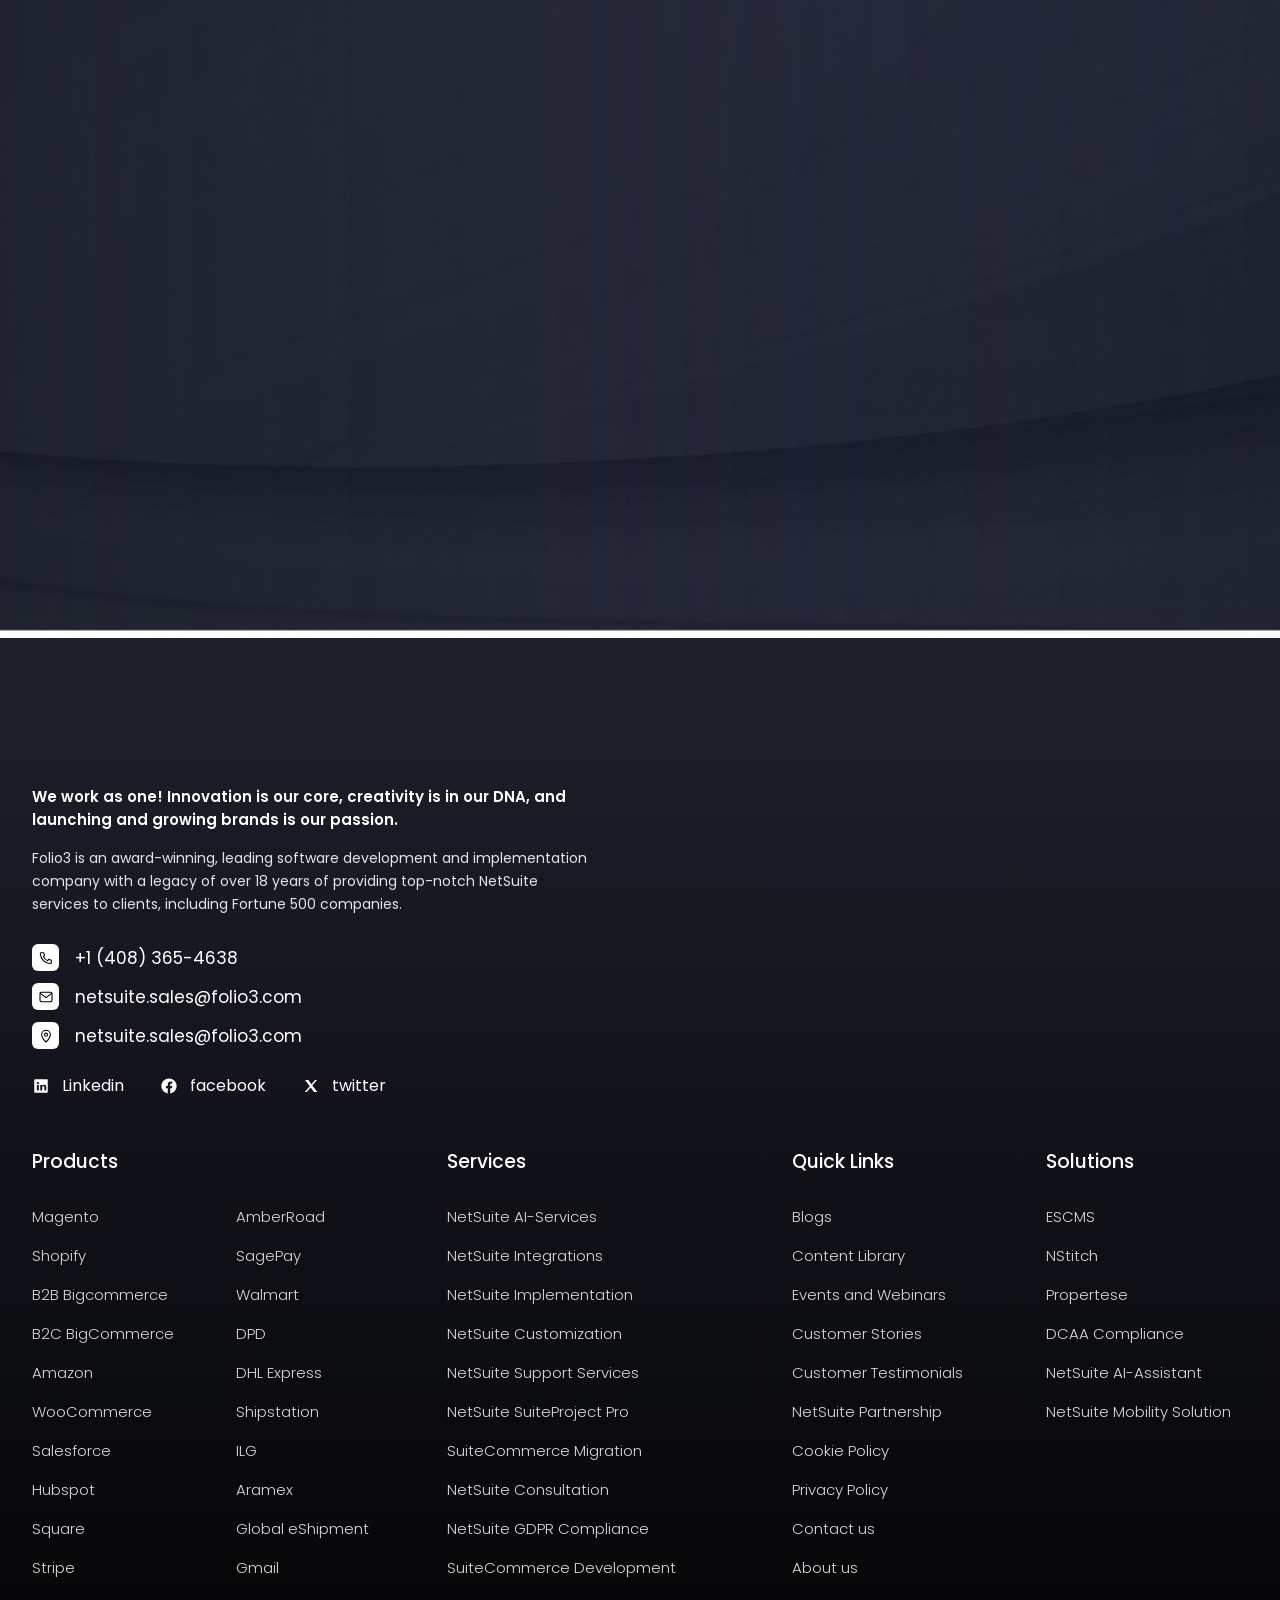
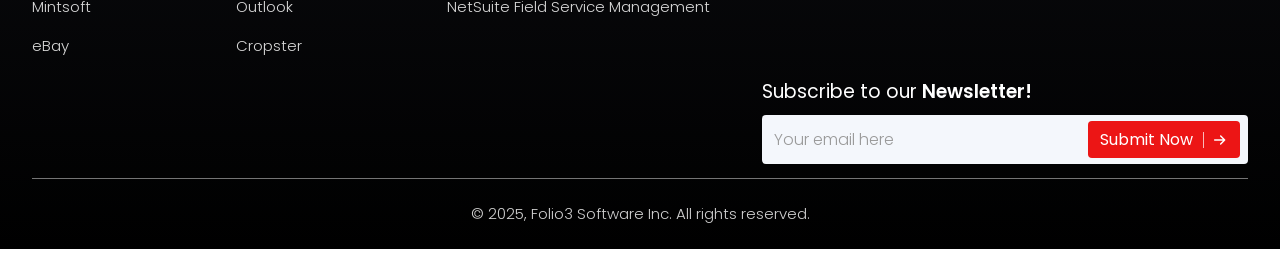
==== commit 32191a19: "Build full homepage from Figma "Home page" frame - Replace hero with the new design (dashboard previ" ====
--- a/index.html
+++ b/index.html
@@ -7,7 +7,7 @@
   <meta name="description" content="Enterprise-grade NetSuite ERP consulting, implementation, customization, integration and support from Folio3's certified NetSuite experts.">
   <meta name="robots" content="noindex, nofollow"><!-- preview build: remove before launch -->
   <meta name="referrer" content="strict-origin-when-cross-origin">
-  <meta http-equiv="Content-Security-Policy" content="default-src 'self'; script-src 'self' 'sha256-/x7W7R75k8Roq0WaVRQX9blP4OufE5xbAdzklGxsgpw='; style-src 'self'; img-src 'self' data:; font-src 'self'; connect-src 'self'; object-src 'none'; base-uri 'self'; form-action 'self'; upgrade-insecure-requests">
+  <meta http-equiv="Content-Security-Policy" content="default-src 'self'; script-src 'self' 'sha256-/x7W7R75k8Roq0WaVRQX9blP4OufE5xbAdzklGxsgpw='; style-src 'self'; img-src 'self' data:; font-src 'self'; connect-src 'self'; media-src 'self'; frame-src 'none'; worker-src 'none'; manifest-src 'self'; object-src 'none'; base-uri 'self'; form-action 'self'; require-trusted-types-for 'script'; upgrade-insecure-requests">
   <link rel="icon" href="data:image/svg+xml,%3Csvg xmlns='http://www.w3.org/2000/svg' viewBox='0 0 32 32'%3E%3Ccircle cx='16' cy='16' r='14' fill='%23ec1515'/%3E%3C/svg%3E">
   <script>document.documentElement.classList.add('js');</script>
   <link rel="preload" href="assets/fonts/poppins-latin-300-normal.woff2" as="font" type="font/woff2" crossorigin>
@@ -16,6 +16,48 @@
 </head>
 <body>
   <a class="skip-link" href="#main">Skip to content</a>
+
+
+  <!-- Icon sprite: simple stroke icons redrawn to stand in for the Font Awesome Pro glyphs used in Figma -->
+  <svg class="sprite" aria-hidden="true" focusable="false">
+    <symbol id="i-check" viewBox="0 0 24 24"><path d="M6 12.5l4 4 8-9"/></symbol>
+    <symbol id="i-arrow-right" viewBox="0 0 24 24"><path d="M4 12h15M13 6l6 6-6 6"/></symbol>
+    <symbol id="i-arrow-left" viewBox="0 0 24 24"><path d="M20 12H5M11 6l-6 6 6 6"/></symbol>
+    <symbol id="i-chevron" viewBox="0 0 24 24"><path d="M6 9l6 6 6-6"/></symbol>
+    <symbol id="i-plus" viewBox="0 0 24 24"><path d="M12 5v14M5 12h14"/></symbol>
+    <symbol id="i-play" viewBox="0 0 24 24"><path d="M9 6.5v11l9-5.5z" fill="currentColor" stroke="none"/></symbol>
+    <symbol id="i-close" viewBox="0 0 24 24"><path d="M6 6l12 12M18 6L6 18"/></symbol>
+    <symbol id="i-puzzle" viewBox="0 0 24 24"><path d="M4 8h4a2.5 2.5 0 1 1 5 0h4v4a2.5 2.5 0 1 1 0 5v3h-4a2.5 2.5 0 1 0-5 0H4v-4a2.5 2.5 0 1 0 0-5z"/></symbol>
+    <symbol id="i-building" viewBox="0 0 24 24"><rect x="5" y="3" width="14" height="18" rx="1.5"/><path d="M9 7h1M14 7h1M9 11h1M14 11h1M9 15h1M14 15h1M10.5 21v-3h3v3"/></symbol>
+    <symbol id="i-sparkles" viewBox="0 0 24 24"><path d="M10 4l1.6 4.4L16 10l-4.4 1.6L10 16l-1.6-4.4L4 10l4.4-1.6zM18 14l.8 2.2L21 17l-2.2.8L18 20l-.8-2.2L15 17l2.2-.8zM18 3l.6 1.4L20 5l-1.4.6L18 7l-.6-1.4L16 5l1.4-.6z"/></symbol>
+    <symbol id="i-seedling" viewBox="0 0 24 24"><path d="M12 21v-8M12 13c0-4-3-7-8-7 0 4 3 7 8 7zM12 11c0-3.5 2.6-6 7-6 0 3.5-2.6 6-7 6z"/></symbol>
+    <symbol id="i-star" viewBox="0 0 24 24"><path d="M12 2.8l2.8 5.9 6.4.8-4.7 4.4 1.2 6.4L12 17.2l-5.7 3.1 1.2-6.4-4.7-4.4 6.4-.8z" fill="currentColor" stroke="none"/></symbol>
+    <symbol id="i-phone" viewBox="0 0 24 24"><path d="M5 4h3.5l1.5 4-2 1.5a11 11 0 0 0 6.5 6.5l1.5-2 4 1.5V19a1.5 1.5 0 0 1-1.6 1.5A16 16 0 0 1 3.5 5.6 1.5 1.5 0 0 1 5 4z"/></symbol>
+    <symbol id="i-mail" viewBox="0 0 24 24"><rect x="3" y="5" width="18" height="14" rx="2"/><path d="M3.5 6.5l8.5 6.5 8.5-6.5"/></symbol>
+    <symbol id="i-pin" viewBox="0 0 24 24"><path d="M12 21s-6.5-6-6.5-11a6.5 6.5 0 0 1 13 0c0 5-6.5 11-6.5 11z"/><circle cx="12" cy="10" r="2.3"/></symbol>
+    <symbol id="i-linkedin" viewBox="0 0 24 24"><path d="M4 3h16a1 1 0 0 1 1 1v16a1 1 0 0 1-1 1H4a1 1 0 0 1-1-1V4a1 1 0 0 1 1-1zm2.5 7.5V18h2.6v-7.5zm1.3-4a1.5 1.5 0 1 0 0 3 1.5 1.5 0 0 0 0-3zM11 10.5V18h2.6v-4c0-1.1.7-1.7 1.6-1.7s1.3.6 1.3 1.7v4H19v-4.6c0-2.2-1.2-3.1-2.8-3.1-1.2 0-2 .6-2.5 1.2v-1z" fill="currentColor" stroke="none"/></symbol>
+    <symbol id="i-facebook" viewBox="0 0 24 24"><path d="M12 2a10 10 0 0 0-1.6 19.9v-7H7.9V12h2.5V9.8c0-2.5 1.5-3.9 3.8-3.9 1.1 0 2.2.2 2.2.2v2.5h-1.2c-1.2 0-1.6.8-1.6 1.6V12h2.8l-.4 2.9h-2.4v7A10 10 0 0 0 12 2z" fill="currentColor" stroke="none"/></symbol>
+    <symbol id="i-x" viewBox="0 0 24 24"><path d="M4 4h4.5l4 5.6L17.4 4H20l-6.3 7.3L20.5 20H16l-4.4-6.1L6.3 20H3.7l6.7-7.6z" fill="currentColor" stroke="none"/></symbol>
+    <!-- industries -->
+    <symbol id="i-shirt" viewBox="0 0 24 24"><path d="M8 3l-5 3 2 5 2-1v11h10V10l2 1 2-5-5-3a4 4 0 0 1-8 0z"/></symbol>
+    <symbol id="i-industry" viewBox="0 0 24 24"><path d="M3 21V10l5 3V10l5 3V4h4v17zM3 21h18"/></symbol>
+    <symbol id="i-utensils" viewBox="0 0 24 24"><path d="M6 3v7a2 2 0 0 0 4 0V3M8 10v11M17 21V3c-2.5 1-4 4-4 8h4"/></symbol>
+    <symbol id="i-truck" viewBox="0 0 24 24"><path d="M2 6h12v10H2zM14 9h4l4 4v3h-8"/><circle cx="6" cy="18" r="2"/><circle cx="18" cy="18" r="2"/></symbol>
+    <symbol id="i-heart" viewBox="0 0 24 24"><path d="M12 20s-8-4.8-8-10.4A4.4 4.4 0 0 1 12 7a4.4 4.4 0 0 1 8 2.6C20 15.2 12 20 12 20z"/><path d="M4.5 12h4l1.5-2.5 2 4 1.5-1.5h6"/></symbol>
+    <symbol id="i-dna" viewBox="0 0 24 24"><path d="M7 3c0 6 10 6 10 12s-10 0-10 6M17 3c0 6-10 6-10 12M8 7h8M8 17h8"/></symbol>
+    <symbol id="i-chip" viewBox="0 0 24 24"><rect x="6" y="6" width="12" height="12" rx="1.5"/><path d="M9 3v3M15 3v3M9 18v3M15 18v3M3 9h3M3 15h3M18 9h3M18 15h3"/></symbol>
+    <symbol id="i-car" viewBox="0 0 24 24"><path d="M3 16v-4l2-5h14l2 5v4zM3 12h18"/><circle cx="7" cy="16.5" r="1.8"/><circle cx="17" cy="16.5" r="1.8"/></symbol>
+    <symbol id="i-cap" viewBox="0 0 24 24"><path d="M2 9l10-5 10 5-10 5zM6 11v5c3 2 9 2 12 0v-5M22 9v6"/></symbol>
+    <symbol id="i-shield" viewBox="0 0 24 24"><path d="M12 3l8 3v6c0 4.5-3.4 8-8 9-4.6-1-8-4.5-8-9V6zM12 3v18"/></symbol>
+    <symbol id="i-rocket" viewBox="0 0 24 24"><path d="M14 4c3 0 6 0 6 0s0 3 0 6l-7 7-6-6zM7 11l-3 1 2 2M13 17l-1 3-2-2M6 18l-2 2"/><circle cx="15.5" cy="8.5" r="1.5"/></symbol>
+    <symbol id="i-briefcase" viewBox="0 0 24 24"><rect x="3" y="7" width="18" height="13" rx="2"/><path d="M9 7V5h6v2M3 12h18"/></symbol>
+    <symbol id="i-calc" viewBox="0 0 24 24"><rect x="5" y="3" width="14" height="18" rx="2"/><path d="M8 7h8M8 11h1M12 11h1M16 11v6M8 14h1M12 14h1M8 17h1M12 17h1"/></symbol>
+    <symbol id="i-hands" viewBox="0 0 24 24"><path d="M12 11s-3-1.9-3-4a2 2 0 0 1 3-1.6A2 2 0 0 1 15 7c0 2.1-3 4-3 4zM2 15h4l5 2h4a1.5 1.5 0 0 0 0-3h-3M6 20l3 1h6l6-4-1.5-1.5-4.5 2.5"/></symbol>
+    <symbol id="i-wheat" viewBox="0 0 24 24"><path d="M4 20L16 8M8 12c-2-2-2-4 0-6 2 2 2 4 0 6zM12 8c-2-2-2-4 0-6 2 2 2 4 0 6zM12 16c-2 2-4 2-6 0 2-2 4-2 6 0zM16 12c-2 2-4 2-6 0 2-2 4-2 6 0zM16 8l4-4"/></symbol>
+    <symbol id="i-landmark" viewBox="0 0 24 24"><path d="M3 9l9-5 9 5zM5 9v9M10 9v9M14 9v9M19 9v9M3 21h18M3 18h18"/></symbol>
+    <symbol id="i-bell" viewBox="0 0 24 24"><path d="M4 17a8 8 0 0 1 16 0zM2 17h20M12 9V7M10 7h4"/></symbol>
+    <symbol id="i-store" viewBox="0 0 24 24"><path d="M4 9l1.5-5h13L20 9a2.7 2.7 0 0 1-5.3 0A2.7 2.7 0 0 1 9.3 9 2.7 2.7 0 0 1 4 9zM5 11v9h14v-9M10 20v-5h4v5"/></symbol>
+  </svg>
 
   <!-- ============ Section 1: Site header (Figma 13042:13555) ============ -->
   <header class="site-header" id="site-header" data-node-id="13042:13555">
@@ -51,43 +93,42 @@
     </div>
   </header>
 
+
   <main id="main">
-    <!-- ============ Section 2: Hero (Figma 13042:13617) ============ -->
-    <section class="hero" aria-labelledby="hero-title" data-node-id="13042:13617">
+    <!-- ============ Hero (Figma 1:1187) ============ -->
+    <section class="hero" aria-labelledby="hero-title" data-node-id="1:1187">
       <div class="container hero__inner">
         <div class="hero__copy" data-reveal>
           <h1 class="hero__title" id="hero-title">
-            <span class="hero__title-light">Enterprise-Grade NetSuite ERP Solutions Delivered by </span><span class="hero__title-accent">Certified NetSuite Experts</span>
+            <span class="hero__title-light">Leader’s favourite </span><span class="hero__title-accent">Award-Winning</span><br class="hero__br"><span class="hero__title-light"> NetSuite alliance partner</span>
           </h1>
-          <p class="hero__lead">Empowering organizations with AI-powered NetSuite solutions that drive long-term success. As a recipient of multiple NetSuite Spotlight Awards, Folio3’s certified NetSuite experts deliver excellence through end-to-end services that include ERP consulting, implementation, customization, integration, and ongoing support.</p>
+          <p class="hero__lead">Helping businesses scale with next-gen <strong>AI-Powered</strong> NetSuite services. Get expert NetSuite implementation, tailored customization, seamless integration, and dedicated support after go-live.</p>
         </div>
 
         <div class="hero__actions" data-reveal data-delay="1">
-          <a class="btn btn--primary" href="#contact">
-            Talk to Experts
-            <svg class="btn__icon" width="14" height="14" viewBox="0 0 14 14" fill="none" aria-hidden="true">
-              <path d="M3 11L11 3M11 3H4.5M11 3v6.5" stroke="currentColor" stroke-width="1.6" stroke-linecap="round" stroke-linejoin="round"/>
-            </svg>
-          </a>
-          <a class="btn btn--outline" href="#services">Get NetSuite Services</a>
-        </div>
-
-        <div class="hero__experts" data-reveal data-delay="2">
-          <div class="hero__avatars">
-            <img src="assets/img/avatars.png" width="276" height="84" alt="Portraits of Folio3 certified NetSuite consultants">
-            <span class="hero__avatar-count" data-count="150">+150</span>
-          </div>
-          <p class="hero__experts-label">Certified Experts</p>
-        </div>
-
-        <ul class="partner-logos" aria-label="Technology partners" data-reveal data-delay="3">
-          <li class="partner-logos__item"><img src="assets/img/partner-netsuite.png" width="144" height="40" alt="Oracle NetSuite"></li>
-          <li class="partner-logos__item"><img src="assets/img/partner-suitecommerce.png" width="160" height="24" alt="SuiteCommerce"></li>
-          <li class="partner-logos__item"><img src="assets/img/partner-boomi.png" width="110" height="32" alt="Boomi"></li>
-          <li class="partner-logos__item"><img src="assets/img/partner-mulesoft.png" width="136" height="40" alt="MuleSoft"></li>
-          <li class="partner-logos__item"><img src="assets/img/partner-salesforce.png" width="66" height="66" alt="Salesforce"></li>
-        </ul>
-      </div>
+          <a class="btn btn--primary" href="#contact">Request NetSuite services</a>
+          <a class="btn btn--outline" href="#contact">Schedule a consultation</a>
+        </div>
+
+        <div class="hero__media" data-node-id="1:1209" data-reveal data-delay="2">
+          <div class="hero__screen">
+            <img src="assets/img/hero-dashboard.webp" width="1080" height="612" alt="NetSuite home dashboard showing KPIs, a weekly sales pipeline chart and a top-customers breakdown" fetchpriority="high">
+            <button class="play-btn play-btn--hero" type="button" data-video data-video-title="Folio3 NetSuite overview" aria-label="Play video: Folio3 NetSuite overview">
+              <svg aria-hidden="true"><use href="#i-play"/></svg>
+            </button>
+          </div>
+        </div>
+      </div>
+    </section>
+
+    <!-- ============ Client logos (Figma 1:1756) ============ -->
+    <section class="clients" aria-label="Clients" data-node-id="1:1756">
+      <ul class="container clients__list" data-reveal>
+        <li><img src="assets/img/client-gst.png" width="284" height="59" alt="Global Syn-Turf"></li>
+        <li><img src="assets/img/client-flowater.png" width="234" height="52" alt="Flowater"></li>
+        <li><img src="assets/img/client-prestwick.png" width="234" height="57" alt="Prestwick Golf Group"></li>
+        <li><img src="assets/img/client-boobie.png" width="234" height="68" alt="Boobie"></li>
+      </ul>
     </section>
 
     <!-- ============ Section 3: Nexus AI agents (Figma 13042:13664 "Food ERP") ============ -->
@@ -152,7 +193,656 @@
         </a>
       </div>
     </section>
+
+    <!-- ============ Services tabs (Figma 1:1893) ============ -->
+    <section class="section section--grey services" id="services" aria-labelledby="services-title" data-node-id="1:1893">
+      <div class="container">
+        <header class="section-head" data-reveal>
+          <h2 class="section-title" id="services-title">Your one-stop shop for all things NetSuite</h2>
+          <p class="section-lead">We take pride in serving thousands of customers for their unique NetSuite implementation, customization, and integration needs.</p>
+        </header>
+
+        <div class="tabs" data-tabs>
+          <div class="services__tablist-wrap" data-reveal data-delay="1">
+            <div class="services__tablist" role="tablist" aria-label="NetSuite services">
+              <button class="services__tab" role="tab" id="svc-tab-1" aria-controls="svc-panel-1" aria-selected="true">NetSuite Implementation</button>
+              <button class="services__tab" role="tab" id="svc-tab-2" aria-controls="svc-panel-2" aria-selected="false" tabindex="-1">NetSuite Module</button>
+              <button class="services__tab" role="tab" id="svc-tab-3" aria-controls="svc-panel-3" aria-selected="false" tabindex="-1">NetSuite Migration</button>
+              <button class="services__tab" role="tab" id="svc-tab-4" aria-controls="svc-panel-4" aria-selected="false" tabindex="-1">NetSuite Integration</button>
+              <button class="services__tab" role="tab" id="svc-tab-5" aria-controls="svc-panel-5" aria-selected="false" tabindex="-1">NetSuite Optimization</button>
+              <button class="services__tab" role="tab" id="svc-tab-6" aria-controls="svc-panel-6" aria-selected="false" tabindex="-1">NetSuite Support</button>
+              <button class="services__tab" role="tab" id="svc-tab-7" aria-controls="svc-panel-7" aria-selected="false" tabindex="-1">SuiteCommerce</button>
+            </div>
+          </div>
+
+          <!-- Panel 1 is the Figma design. Panels 2–7 are DRAFT copy (not in Figma) – replace with approved content. -->
+          <div class="services__panel" role="tabpanel" id="svc-panel-1" aria-labelledby="svc-tab-1" tabindex="0">
+            <div class="services__copy">
+              <h3 class="services__title">Launch with Precision. Scale with Confidence.</h3>
+              <p class="services__text">Our certified NetSuite experts ensure a flawless transition to NetSuite, configured for your business needs from day one.</p>
+              <ul class="check-list">
+                <li>Streamlined setup for finance, CRM, and operations</li>
+                <li>Proven, agile implementation framework</li>
+                <li>End-to-end implementation — from Discovery to go-live</li>
+              </ul>
+              <a class="btn btn--primary btn--square" href="#contact">Explore our Implementation Services</a>
+            </div>
+            <div class="services__media"><img src="assets/img/service-implementation.webp" width="760" height="472" alt="NetSuite dashboard with reminders, quick-access shortcuts, KPI sparklines and an income-by-period bar chart" loading="lazy"></div>
+          </div>
+
+          <div class="services__panel" role="tabpanel" id="svc-panel-2" aria-labelledby="svc-tab-2" tabindex="0" hidden data-draft>
+            <div class="services__copy">
+              <h3 class="services__title">The Right Modules. Configured Your Way.</h3>
+              <p class="services__text">Extend NetSuite with the modules your teams actually need, set up to match how your business runs.</p>
+              <ul class="check-list">
+                <li>Module selection based on your processes and growth plans</li>
+                <li>Configuration, workflows and role-based dashboards</li>
+                <li>Training so every team adopts new functionality quickly</li>
+              </ul>
+              <a class="btn btn--primary btn--square" href="#contact">Explore our Module Services</a>
+            </div>
+            <div class="services__media"><img src="assets/img/service-implementation.webp" width="760" height="472" alt="" loading="lazy"></div>
+          </div>
+
+          <div class="services__panel" role="tabpanel" id="svc-panel-3" aria-labelledby="svc-tab-3" tabindex="0" hidden data-draft>
+            <div class="services__copy">
+              <h3 class="services__title">Move to NetSuite Without Missing a Beat.</h3>
+              <p class="services__text">We migrate your data, history and processes from legacy systems with a plan built around business continuity.</p>
+              <ul class="check-list">
+                <li>Data mapping, cleansing and validation</li>
+                <li>Phased cut-over that protects day-to-day operations</li>
+                <li>Reconciliation and sign-off before go-live</li>
+              </ul>
+              <a class="btn btn--primary btn--square" href="#contact">Explore our Migration Services</a>
+            </div>
+            <div class="services__media"><img src="assets/img/service-implementation.webp" width="760" height="472" alt="" loading="lazy"></div>
+          </div>
+
+          <div class="services__panel" role="tabpanel" id="svc-panel-4" aria-labelledby="svc-tab-4" tabindex="0" hidden data-draft>
+            <div class="services__copy">
+              <h3 class="services__title">Connect NetSuite to Everything You Use.</h3>
+              <p class="services__text">Keep data flowing between NetSuite and your eCommerce, CRM, payments and logistics platforms.</p>
+              <ul class="check-list">
+                <li>50+ prebuilt connectors for popular platforms</li>
+                <li>Custom integrations for in-house and niche systems</li>
+                <li>Monitoring and error handling built in</li>
+              </ul>
+              <a class="btn btn--primary btn--square" href="#integrations">Explore our Integration Services</a>
+            </div>
+            <div class="services__media"><img src="assets/img/service-implementation.webp" width="760" height="472" alt="" loading="lazy"></div>
+          </div>
+
+          <div class="services__panel" role="tabpanel" id="svc-panel-5" aria-labelledby="svc-tab-5" tabindex="0" hidden data-draft>
+            <div class="services__copy">
+              <h3 class="services__title">Get More From the NetSuite You Already Have.</h3>
+              <p class="services__text">We review your account, remove friction and tune NetSuite so it keeps pace with your business.</p>
+              <ul class="check-list">
+                <li>Health check of configuration, scripts and workflows</li>
+                <li>Performance tuning and process automation</li>
+                <li>Reporting and dashboards your leadership will use</li>
+              </ul>
+              <a class="btn btn--primary btn--square" href="#contact">Explore our Optimization Services</a>
+            </div>
+            <div class="services__media"><img src="assets/img/service-implementation.webp" width="760" height="472" alt="" loading="lazy"></div>
+          </div>
+
+          <div class="services__panel" role="tabpanel" id="svc-panel-6" aria-labelledby="svc-tab-6" tabindex="0" hidden data-draft>
+            <div class="services__copy">
+              <h3 class="services__title">Dedicated Support After Go-Live.</h3>
+              <p class="services__text">A certified team on call to keep NetSuite running smoothly and evolving with your needs.</p>
+              <ul class="check-list">
+                <li>Flexible support plans and response times</li>
+                <li>Release management and regression testing</li>
+                <li>Ongoing enhancements as your business grows</li>
+              </ul>
+              <a class="btn btn--primary btn--square" href="#contact">Explore our Support Services</a>
+            </div>
+            <div class="services__media"><img src="assets/img/service-implementation.webp" width="760" height="472" alt="" loading="lazy"></div>
+          </div>
+
+          <div class="services__panel" role="tabpanel" id="svc-panel-7" aria-labelledby="svc-tab-7" tabindex="0" hidden data-draft>
+            <div class="services__copy">
+              <h3 class="services__title">Commerce That Runs on NetSuite.</h3>
+              <p class="services__text">SuiteCommerce storefronts that share one source of truth with your inventory, orders and customers.</p>
+              <ul class="check-list">
+                <li>B2B and B2C storefront design and development</li>
+                <li>Migration from other eCommerce platforms</li>
+                <li>Performance, SEO and conversion improvements</li>
+              </ul>
+              <a class="btn btn--primary btn--square" href="#contact">Explore our SuiteCommerce Services</a>
+            </div>
+            <div class="services__media"><img src="assets/img/service-implementation.webp" width="760" height="472" alt="" loading="lazy"></div>
+          </div>
+        </div>
+      </div>
+    </section>
+
+    <!-- ============ Stats (Figma 1:2289) ============ -->
+    <section class="section stats" aria-labelledby="stats-title" data-node-id="1:2289">
+      <div class="container stats__inner">
+        <div class="stats__copy" data-reveal>
+          <h2 class="section-title" id="stats-title">Recognized Globally. Trusted Locally. <br class="br-desktop">Proven Everywhere</h2>
+          <p class="stats__text">Folio3 is your partner behind the systems that support your next stage of growth. When the stakes are high, you need a team that understands the business behind the technology, the numbers, the workflows, and the goals that matter.</p>
+        </div>
+        <dl class="stats__grid" data-reveal data-delay="1">
+          <div class="stat"><dt>Projects Delivered</dt><dd data-count="1000" data-suffix="+">1000+</dd></div>
+          <div class="stat"><dt>Years of Experience</dt><dd data-count="18" data-suffix="+">18+</dd></div>
+          <div class="stat"><dt>Prebuilt Integrations</dt><dd data-count="50" data-suffix="+">50+</dd></div>
+          <div class="stat"><dt>Netsuite Resources</dt><dd data-count="300" data-suffix="+">300+</dd></div>
+          <div class="stat"><dt>Successful Go Live Rate</dt><dd data-count="98" data-suffix="%">98%</dd></div>
+          <div class="stat"><dt>Consulting Hours</dt><dd data-count="1" data-suffix=" Million+">1 Million+</dd></div>
+        </dl>
+      </div>
+    </section>
+
+    <!-- ============ Awards (Figma 1:2329) ============ -->
+    <section class="section section--grey awards" aria-labelledby="awards-title" data-node-id="1:2329">
+      <div class="container">
+        <header class="section-head" data-reveal>
+          <h2 class="section-title" id="awards-title">Awards reflect results, and we keep earning BOTH</h2>
+          <p class="section-lead section-lead--wide">Our partnership with NetSuite spans nearly two decades, and along the way, we’ve been honored with multiple awards for innovation and delivering excellence in a wide range of industries.</p>
+        </header>
+        <div class="awards__body">
+          <figure class="awards__featured" data-reveal data-delay="1">
+            <img src="assets/img/award-partner-of-year.png" width="502" height="306" alt="Oracle NetSuite Partner of the Year 2025 – Alliance Partner of the Year, Middle East" loading="lazy">
+          </figure>
+          <div class="carousel awards__carousel" data-carousel data-reveal data-delay="2">
+            <ul class="carousel__track awards__grid" aria-label="NetSuite Spotlight awards">
+              <li><img src="assets/img/award-industry-sporting-goods-2025.png" width="232" height="130" alt="Industry Spotlight Winner 2025 – Sporting Goods" loading="lazy"></li>
+              <li><img src="assets/img/award-apparel-2024.png" width="232" height="130" alt="Alliance Partner Spotlight Winner 2024 – Apparel, Footwear and Accessories" loading="lazy"></li>
+              <li><img src="assets/img/award-software-2024.png" width="232" height="130" alt="Alliance Partner Spotlight Winner 2024 – Software & IT Services" loading="lazy"></li>
+              <li><img src="assets/img/award-building-materials-2024.png" width="232" height="130" alt="Alliance Partner Spotlight Winner 2024 – Building Materials" loading="lazy"></li>
+              <li><img src="assets/img/award-education-2024.png" width="232" height="130" alt="Alliance Partner Spotlight Winner 2024 – Education" loading="lazy"></li>
+              <li><img src="assets/img/award-financial-services-2023.png" width="232" height="130" alt="Alliance Partner Spotlight Winner 2023 – Financial Services" loading="lazy"></li>
+            </ul>
+            <div class="carousel__dots" data-carousel-dots aria-label="Choose awards page"></div>
+          </div>
+        </div>
+      </div>
+    </section>
+
+    <!-- ============ Niche solutions (Figma 1:2989) ============ -->
+    <section class="section solutions" aria-labelledby="solutions-title" data-node-id="1:2989">
+      <div class="container solutions__inner">
+        <div class="solutions__copy" data-reveal>
+          <h2 class="section-title section-title--left" id="solutions-title">Purpose-Built NetSuite Solutions for niche industries— by Folio3.</h2>
+          <p class="solutions__text">Innovation is in our DNA. That’s why we've built NetSuite solutions that do more than the out-of-the-box ERP functionality. We make NetSuite work smarter so your team can work simpler.</p>
+
+          <!-- Accordion: only NStitch body copy is in Figma; the other three are DRAFT -->
+          <div class="product-acc" data-accordion="single">
+            <div class="product-acc__item is-open">
+              <h3 class="product-acc__heading">
+                <button class="product-acc__trigger" type="button" aria-expanded="true" aria-controls="sol-1" id="sol-1-btn">
+                  <svg class="product-acc__icon" aria-hidden="true"><use href="#i-puzzle"/></svg>
+                  <span>NStitch</span>
+                  <svg class="product-acc__chev" aria-hidden="true"><use href="#i-chevron"/></svg>
+                </button>
+              </h3>
+              <div class="acc-panel" id="sol-1" role="region" aria-labelledby="sol-1-btn">
+                <div class="acc-panel__inner product-acc__body">
+                  <p><strong>Cut-Make-Trim solution</strong><br>An apparel production tracking solution that gives manufacturers complete cost visibility and control over every stage of production.</p>
+                  <a class="link-arrow link-arrow--yellow" href="#contact">Get Started <svg aria-hidden="true"><use href="#i-arrow-right"/></svg></a>
+                </div>
+              </div>
+            </div>
+            <div class="product-acc__item" data-draft>
+              <h3 class="product-acc__heading">
+                <button class="product-acc__trigger" type="button" aria-expanded="false" aria-controls="sol-2" id="sol-2-btn">
+                  <svg class="product-acc__icon" aria-hidden="true"><use href="#i-building"/></svg>
+                  <span>Propertese</span>
+                  <svg class="product-acc__chev" aria-hidden="true"><use href="#i-chevron"/></svg>
+                </button>
+              </h3>
+              <div class="acc-panel" id="sol-2" role="region" aria-labelledby="sol-2-btn" hidden>
+                <div class="acc-panel__inner product-acc__body">
+                  <p><strong>Property management on NetSuite</strong><br>Manage leases, tenants and property financials in one place, connected directly to your NetSuite general ledger.</p>
+                  <a class="link-arrow link-arrow--yellow" href="#contact">Get Started <svg aria-hidden="true"><use href="#i-arrow-right"/></svg></a>
+                </div>
+              </div>
+            </div>
+            <div class="product-acc__item" data-draft>
+              <h3 class="product-acc__heading">
+                <button class="product-acc__trigger" type="button" aria-expanded="false" aria-controls="sol-3" id="sol-3-btn">
+                  <svg class="product-acc__icon" aria-hidden="true"><use href="#i-sparkles"/></svg>
+                  <span>NetSuite AI-Assistant</span>
+                  <svg class="product-acc__chev" aria-hidden="true"><use href="#i-chevron"/></svg>
+                </button>
+              </h3>
+              <div class="acc-panel" id="sol-3" role="region" aria-labelledby="sol-3-btn" hidden>
+                <div class="acc-panel__inner product-acc__body">
+                  <p><strong>Ask NetSuite in plain language</strong><br>An AI assistant that finds records, answers questions about your data and speeds up everyday NetSuite tasks.</p>
+                  <a class="link-arrow link-arrow--yellow" href="#contact">Get Started <svg aria-hidden="true"><use href="#i-arrow-right"/></svg></a>
+                </div>
+              </div>
+            </div>
+            <div class="product-acc__item" data-draft>
+              <h3 class="product-acc__heading">
+                <button class="product-acc__trigger" type="button" aria-expanded="false" aria-controls="sol-4" id="sol-4-btn">
+                  <svg class="product-acc__icon" aria-hidden="true"><use href="#i-seedling"/></svg>
+                  <span>AgriERP</span>
+                  <svg class="product-acc__chev" aria-hidden="true"><use href="#i-chevron"/></svg>
+                </button>
+              </h3>
+              <div class="acc-panel" id="sol-4" role="region" aria-labelledby="sol-4-btn" hidden>
+                <div class="acc-panel__inner product-acc__body">
+                  <p><strong>ERP built for agriculture</strong><br>Track farms, crops, harvests and agribusiness operations end to end, on top of NetSuite.</p>
+                  <a class="link-arrow link-arrow--yellow" href="#contact">Get Started <svg aria-hidden="true"><use href="#i-arrow-right"/></svg></a>
+                </div>
+              </div>
+            </div>
+          </div>
+        </div>
+        <div class="solutions__media" data-reveal data-delay="1">
+          <img src="assets/img/solution-nstitch.webp" width="750" height="774" alt="NStitch production dashboard in a browser window, showing a 'Production Orders By Time' bar chart" loading="lazy">
+        </div>
+      </div>
+    </section>
+
+    <!-- ============ Go-live projects (Figma 1:3581) ============ -->
+    <section class="section section--grey golive" aria-labelledby="golive-title" data-node-id="1:3581">
+      <div class="container golive__inner">
+        <div class="golive__media" data-reveal>
+          <img src="assets/img/golive-adm.jpg" width="620" height="510" alt="ADM Agriculture: hands inspecting leafy crops in a field" loading="lazy">
+        </div>
+        <div class="golive__copy" data-reveal data-delay="1">
+          <h2 class="section-title section-title--left" id="golive-title">Our recent Go-Live projects</h2>
+          <!-- Only ADM has copy in Figma; the other three need real project summaries -->
+          <ol class="timeline" data-accordion="single">
+            <li class="timeline__item is-open">
+              <h3 class="timeline__heading"><button class="timeline__trigger" type="button" aria-expanded="true" aria-controls="gl-1" id="gl-1-btn">ADM Agriculture</button></h3>
+              <div class="acc-panel" id="gl-1" role="region" aria-labelledby="gl-1-btn">
+                <div class="acc-panel__inner timeline__body">
+                  <p>Folio3 successfully implemented NetSuite Financial First Standard for ADM Agriculture across two Asian subsidiaries, which streamlined financial operations and delivered real-time insights for smarter decision-making.</p>
+                  <div class="timeline__meta">
+                    <p>Services: NetSuite SuiteSuccess Financials First | ERP Support<br>Timeline: 6 months</p>
+                    <img src="assets/img/logo-adm.png" width="80" height="61" alt="ADM" loading="lazy">
+                  </div>
+                </div>
+              </div>
+            </li>
+            <li class="timeline__item" data-draft>
+              <h3 class="timeline__heading"><button class="timeline__trigger" type="button" aria-expanded="false" aria-controls="gl-2" id="gl-2-btn">Team Litzen</button></h3>
+              <div class="acc-panel" id="gl-2" role="region" aria-labelledby="gl-2-btn" hidden>
+                <div class="acc-panel__inner timeline__body"><p>Project summary coming soon. <a class="text-link" href="#case-studies">See our case studies</a>.</p></div>
+              </div>
+            </li>
+            <li class="timeline__item" data-draft>
+              <h3 class="timeline__heading"><button class="timeline__trigger" type="button" aria-expanded="false" aria-controls="gl-3" id="gl-3-btn">Baggu</button></h3>
+              <div class="acc-panel" id="gl-3" role="region" aria-labelledby="gl-3-btn" hidden>
+                <div class="acc-panel__inner timeline__body"><p>Project summary coming soon. <a class="text-link" href="#case-studies">See our case studies</a>.</p></div>
+              </div>
+            </li>
+            <li class="timeline__item" data-draft>
+              <h3 class="timeline__heading"><button class="timeline__trigger" type="button" aria-expanded="false" aria-controls="gl-4" id="gl-4-btn">BlackStrap</button></h3>
+              <div class="acc-panel" id="gl-4" role="region" aria-labelledby="gl-4-btn" hidden>
+                <div class="acc-panel__inner timeline__body"><p>Project summary coming soon. <a class="text-link" href="#case-studies">See our case studies</a>.</p></div>
+              </div>
+            </li>
+          </ol>
+        </div>
+      </div>
+    </section>
+
+    <!-- ============ Integrations (Figma 1:3619) ============ -->
+    <section class="integrations" id="integrations" aria-labelledby="integrations-title" data-node-id="1:3619">
+      <div class="integrations__canvas" data-reveal>
+        <div class="integrations__copy">
+          <h2 class="integrations__title" id="integrations-title">Connect any platform with our pre-built NetSuite integrations</h2>
+          <p class="integrations__lead">Quick Deployment | Minimum Coding Requirements</p>
+          <a class="btn btn--primary btn--square btn--md" href="#contact">Explore 35+ Connectors</a>
+        </div>
+        <!-- Logo tiles: grid-row / grid-column match the Figma 111px tile pitch -->
+        <ul class="int-tiles" aria-label="Integrations">
+          <li><img src="assets/img/int-shopify.png" width="87" height="87" alt="Shopify" loading="lazy"></li>
+          <li><img src="assets/img/int-bigcommerce.png" width="87" height="87" alt="BigCommerce" loading="lazy"></li>
+          <li><img src="assets/img/int-stripe.png" width="87" height="87" alt="Stripe" loading="lazy"></li>
+          <li><img src="assets/img/int-square.png" width="87" height="87" alt="Square" loading="lazy"></li>
+          <li><img src="assets/img/int-salesforce.png" width="87" height="87" alt="Salesforce" loading="lazy"></li>
+          <li><img src="assets/img/int-hubspot.png" width="87" height="87" alt="HubSpot" loading="lazy"></li>
+          <li><img src="assets/img/int-gmail.png" width="87" height="87" alt="Gmail" loading="lazy"></li>
+          <li><img src="assets/img/int-zendesk.png" width="87" height="87" alt="Zendesk" loading="lazy"></li>
+          <li><img src="assets/img/int-woocommerce.png" width="87" height="87" alt="WooCommerce" loading="lazy"></li>
+          <li><img src="assets/img/int-ebay.png" width="87" height="87" alt="eBay" loading="lazy"></li>
+          <li><img src="assets/img/int-amazon.png" width="87" height="87" alt="Amazon" loading="lazy"></li>
+          <li><img src="assets/img/int-shipstation.png" width="87" height="87" alt="ShipStation" loading="lazy"></li>
+          <li class="int-tiles__dup"><img src="assets/img/int-hubspot.png" width="87" height="87" alt="HubSpot" loading="lazy"></li>
+          <li><img src="assets/img/int-joor.png" width="87" height="87" alt="JOOR" loading="lazy"></li>
+          <li><img src="assets/img/int-sage.png" width="87" height="87" alt="Sage" loading="lazy"></li>
+          <li><img src="assets/img/int-asana.png" width="87" height="87" alt="Asana" loading="lazy"></li>
+          <li><img src="assets/img/int-dhl.png" width="87" height="87" alt="DHL" loading="lazy"></li>
+          <li><img src="assets/img/int-lettuce.png" width="87" height="87" alt="Lettuce" loading="lazy"></li>
+        </ul>
+      </div>
+    </section>
+
+    <!-- ============ Testimonials (Figma 1:3817) ============ -->
+    <section class="section section--grey testimonials" aria-labelledby="testimonials-title" data-node-id="1:3817">
+      <div class="container">
+        <header class="section-head" data-reveal>
+          <h2 class="section-title" id="testimonials-title">Our Clients Speak for Our Work</h2>
+          <p class="section-lead section-lead--wide">From startups to Fortune 500s, our clients choose Folio3 as their go-to NetSuite partner for one reason — we deliver. Hear what they say about their transformation journeys, success stories, and the results that followed.</p>
+        </header>
+        <ul class="testimonials__grid" data-reveal data-delay="1">
+          <li class="t-card t-card--feature">
+            <!-- Figma card is a flattened image with the quote baked in; on mobile the photo + live text version is shown -->
+            <picture>
+              <source media="(max-width: 767px)" srcset="assets/img/testimonial-adm-photo.jpg">
+              <img src="assets/img/testimonial-adm.jpg" width="750" height="413" alt="" loading="lazy">
+            </picture>
+            <blockquote class="t-card__quote">
+              <p>Folio3’s expertise and structured approach made our NetSuite implementation seamless, even with complex localization and ERP integration.</p>
+              <footer>Michale Thompson, Financial Director, ADM Agriculture</footer>
+            </blockquote>
+            <button class="play-btn play-btn--card" type="button" data-video data-video-title="ADM Agriculture testimonial" aria-label="Play video: ADM Agriculture testimonial">
+              <svg aria-hidden="true"><use href="#i-play"/></svg>
+            </button>
+          </li>
+          <li class="t-card">
+            <img src="assets/img/testimonial-naked-wardrobe.jpg" width="360" height="413" alt="Naked Wardrobe" loading="lazy">
+            <button class="t-card__hit" type="button" data-video data-video-title="Naked Wardrobe testimonial" aria-label="Play video: Naked Wardrobe testimonial"></button>
+          </li>
+          <li class="t-card">
+            <img src="assets/img/testimonial-eravant.jpg" width="360" height="413" alt="Eravant" loading="lazy">
+            <button class="t-card__hit" type="button" data-video data-video-title="Eravant testimonial" aria-label="Play video: Eravant testimonial"></button>
+          </li>
+        </ul>
+        <div class="section-cta" data-reveal><a class="btn btn--primary btn--square" href="#">View all testimonials</a></div>
+      </div>
+    </section>
+
+    <!-- ============ Industries (Figma 1:3844) ============ -->
+    <section class="section industries" aria-labelledby="industries-title" data-node-id="1:3844">
+      <div class="container">
+        <header class="section-head" data-reveal>
+          <h2 class="section-title" id="industries-title">Deep Industry Expertise. Real-World Impact</h2>
+          <p class="section-lead section-lead--narrow">With 18+ years of experience and hundreds of successful projects, we understand the nuances of every industry we serve. Our NetSuite solutions are built to fit your business, not the other way around.</p>
+        </header>
+      </div>
+      <div class="marquee" data-marquee data-reveal data-delay="1">
+        <ul class="marquee__row" aria-label="Industries we serve">
+          <li><a class="chip" href="#"><svg aria-hidden="true"><use href="#i-shirt"/></svg>Apparel, Footwear and Accessories</a></li>
+          <li><a class="chip" href="#"><svg aria-hidden="true"><use href="#i-industry"/></svg>Manufacturing</a></li>
+          <li><a class="chip" href="#"><svg aria-hidden="true"><use href="#i-utensils"/></svg>Food &amp; Beverage</a></li>
+          <li><a class="chip" href="#"><svg aria-hidden="true"><use href="#i-truck"/></svg>Wholesale Distribution</a></li>
+          <li><a class="chip" href="#"><svg aria-hidden="true"><use href="#i-heart"/></svg>HealthCare</a></li>
+          <li><a class="chip" href="#"><svg aria-hidden="true"><use href="#i-building"/></svg>Real Estate</a></li>
+          <li><a class="chip" href="#"><svg aria-hidden="true"><use href="#i-dna"/></svg>Biotech &amp; Pharma</a></li>
+          <li><a class="chip" href="#"><svg aria-hidden="true"><use href="#i-chip"/></svg>Software &amp; Technology</a></li>
+          <li><a class="chip" href="#"><svg aria-hidden="true"><use href="#i-car"/></svg>Automotive</a></li>
+        </ul>
+        <ul class="marquee__row marquee__row--reverse" aria-label="More industries we serve">
+          <li><a class="chip" href="#"><svg aria-hidden="true"><use href="#i-cap"/></svg>Education</a></li>
+          <li><a class="chip" href="#"><svg aria-hidden="true"><use href="#i-shield"/></svg>Insurance Companies</a></li>
+          <li><a class="chip" href="#"><svg aria-hidden="true"><use href="#i-rocket"/></svg>Startups</a></li>
+          <li><a class="chip" href="#"><svg aria-hidden="true"><use href="#i-briefcase"/></svg>Small Business</a></li>
+          <li><a class="chip" href="#"><svg aria-hidden="true"><use href="#i-calc"/></svg>Accounting</a></li>
+          <li><a class="chip" href="#"><svg aria-hidden="true"><use href="#i-hands"/></svg>NonProfit Organization</a></li>
+          <li><a class="chip" href="#"><svg aria-hidden="true"><use href="#i-wheat"/></svg>Agriculture</a></li>
+          <li><a class="chip" href="#"><svg aria-hidden="true"><use href="#i-landmark"/></svg>Government</a></li>
+          <li><a class="chip" href="#"><svg aria-hidden="true"><use href="#i-bell"/></svg>Restaurant</a></li>
+          <li><a class="chip" href="#"><svg aria-hidden="true"><use href="#i-store"/></svg>Retail</a></li>
+        </ul>
+      </div>
+      <div class="container industries__foot" data-reveal>
+        <p>Whatever your industry, we’ve been there, and we’ll take you further.</p>
+        <a class="btn btn--primary btn--square" href="#">View all industries</a>
+      </div>
+    </section>
+
+    <!-- ============ Case studies (Figma 1:3921) ============ -->
+    <section class="section section--grey cases" id="case-studies" aria-labelledby="cases-title" data-node-id="1:3921">
+      <div class="container">
+        <header class="section-head" data-reveal>
+          <h2 class="section-title" id="cases-title">Stories of Growth, Scale, and Success — with NetSuite</h2>
+        </header>
+        <div class="cases__body" data-reveal data-delay="1">
+          <div class="case-feature">
+            <img src="assets/img/case-bank-vogue.jpg" width="438" height="656" alt="Bank &amp; Vogue: consolidated multiple systems into NetSuite AFA Premium for streamlined operations." loading="lazy">
+            <button class="play-btn play-btn--case" type="button" data-video data-video-title="Bank &amp; Vogue case study" aria-label="Play video: Bank &amp; Vogue case study">
+              <svg aria-hidden="true"><use href="#i-play"/></svg>
+            </button>
+          </div>
+          <ul class="cases__grid" aria-label="Client case studies">
+            <li><a href="#"><img src="assets/img/case-blackstrap.png" width="203" height="203" alt="BlackStrap" loading="lazy"></a></li>
+            <li><a href="#"><img src="assets/img/case-midwest-textile.png" width="203" height="203" alt="Mid-West Textile LLC" loading="lazy"></a></li>
+            <li><a href="#"><img src="assets/img/case-ingenius-prep.png" width="203" height="203" alt="InGenius Prep" loading="lazy"></a></li>
+            <li><a href="#"><img src="assets/img/case-oneutilitybill.png" width="203" height="203" alt="oneutilitybill.co" loading="lazy"></a></li>
+            <li><a href="#"><img src="assets/img/case-ready-computing.png" width="203" height="203" alt="Ready Computing" loading="lazy"></a></li>
+            <li><a href="#"><img src="assets/img/case-united-california-glass.png" width="203" height="203" alt="United California Glass &amp; Door" loading="lazy"></a></li>
+            <li><a href="#"><img src="assets/img/case-cooperative-computing.png" width="203" height="203" alt="Cooperative Computing" loading="lazy"></a></li>
+            <li><a href="#"><img src="assets/img/case-frankston-packaging.png" width="203" height="203" alt="Frankston Packaging" loading="lazy"></a></li>
+            <li><a href="#"><img src="assets/img/case-biomason.png" width="203" height="203" alt="Biomason" loading="lazy"></a></li>
+            <li><a href="#"><img src="assets/img/case-naked-wardrobe.png" width="203" height="203" alt="Naked Wardrobe" loading="lazy"></a></li>
+            <li><a href="#"><img src="assets/img/case-core.png" width="203" height="203" alt="CORE" loading="lazy"></a></li>
+            <li><a href="#"><img src="assets/img/case-gro-well.png" width="203" height="203" alt="Gro-Well Brands" loading="lazy"></a></li>
+            <li><a href="#"><img src="assets/img/case-rebag.png" width="203" height="203" alt="Rebag" loading="lazy"></a></li>
+            <li><a href="#"><img src="assets/img/case-crp.png" width="203" height="203" alt="CRP" loading="lazy"></a></li>
+            <li><a href="#"><img src="assets/img/case-team-litzen.png" width="203" height="203" alt="Team Litzen" loading="lazy"></a></li>
+          </ul>
+        </div>
+        <div class="section-cta" data-reveal><a class="btn btn--primary btn--square" href="#">View all Case studies</a></div>
+      </div>
+    </section>
+
+    <!-- ============ Clutch (Figma 1:4249) ============ -->
+    <section class="section clutch" aria-labelledby="clutch-title" data-node-id="1:4249">
+      <div class="container clutch__inner">
+        <div class="clutch__copy" data-reveal>
+          <h2 class="clutch__title" id="clutch-title">
+            <span class="clutch__rated">Rated <span class="stars" role="img" aria-label="5 out of 5 stars"><svg aria-hidden="true"><use href="#i-star"/></svg><svg aria-hidden="true"><use href="#i-star"/></svg><svg aria-hidden="true"><use href="#i-star"/></svg><svg aria-hidden="true"><use href="#i-star"/></svg><svg aria-hidden="true"><use href="#i-star"/></svg></span></span>
+            by Clients on Clutch
+          </h2>
+          <p class="clutch__text">We’re proud to be recognized for our consistency, quality, and impact.</p>
+          <a class="link-arrow link-arrow--red" href="#">View Our Client Reviews on Clutch <svg aria-hidden="true"><use href="#i-arrow-right"/></svg></a>
+        </div>
+        <div class="carousel clutch__carousel" data-carousel data-reveal data-delay="1">
+          <ul class="carousel__track clutch__track" aria-label="Clutch badges">
+            <li><img src="assets/img/clutch-erp-consulting.png" width="206" height="220" alt="Clutch Top ERP Consulting Company, San Francisco 2024" loading="lazy"></li>
+            <li><img src="assets/img/clutch-netsuite.png" width="206" height="220" alt="Clutch Top NetSuite Company 2024" loading="lazy"></li>
+            <li><img src="assets/img/clutch-it-services.png" width="206" height="220" alt="Clutch Top IT Services Company, Automotive, San Francisco" loading="lazy"></li>
+            <li><img src="assets/img/clutch-software-developers.png" width="206" height="220" alt="Clutch Top Software Developers, Manufacturing, San Francisco" loading="lazy"></li>
+          </ul>
+          <div class="carousel__arrows">
+            <button class="arrow-btn" type="button" data-carousel-prev aria-label="Previous badges"><svg aria-hidden="true"><use href="#i-arrow-left"/></svg></button>
+            <button class="arrow-btn" type="button" data-carousel-next aria-label="Next badges"><svg aria-hidden="true"><use href="#i-arrow-right"/></svg></button>
+          </div>
+        </div>
+      </div>
+    </section>
+
+    <!-- ============ FAQ (Figma 1:4272) ============ -->
+    <section class="section section--grey faq" aria-labelledby="faq-title" data-node-id="1:4272">
+      <div class="container">
+        <h2 class="faq__title" id="faq-title" data-reveal>Frequently Asked Questions</h2>
+        <div class="tabs" data-tabs>
+          <!-- Tab labels are as in Figma; they look carried over from another product page – confirm with design -->
+          <div class="faq__tablist" role="tablist" aria-label="FAQ topics" data-reveal data-delay="1">
+            <button class="faq__tab" role="tab" id="faq-tab-1" aria-controls="faq-panel-1" aria-selected="true">Property Types</button>
+            <button class="faq__tab" role="tab" id="faq-tab-2" aria-controls="faq-panel-2" aria-selected="false" tabindex="-1">Who It's For</button>
+            <button class="faq__tab" role="tab" id="faq-tab-3" aria-controls="faq-panel-3" aria-selected="false" tabindex="-1">Investment Management</button>
+            <button class="faq__tab" role="tab" id="faq-tab-4" aria-controls="faq-panel-4" aria-selected="false" tabindex="-1">Integrations</button>
+            <button class="faq__tab" role="tab" id="faq-tab-5" aria-controls="faq-panel-5" aria-selected="false" tabindex="-1">Features</button>
+          </div>
+
+          <div class="faq__panel" role="tabpanel" id="faq-panel-1" aria-labelledby="faq-tab-1" tabindex="0">
+            <div class="faq-acc" data-accordion="single">
+              <div class="faq-acc__item is-open">
+                <h3 class="faq-acc__heading"><button class="faq-acc__trigger" type="button" aria-expanded="true" aria-controls="faq-1" id="faq-1-btn">What's your approach to making sure our NetSuite implementation actually works?<span class="faq-acc__sign" aria-hidden="true"></span></button></h3>
+                <div class="acc-panel" id="faq-1" role="region" aria-labelledby="faq-1-btn">
+                  <div class="acc-panel__inner faq-acc__body"><p>We've done this 500+ times, so we know what works. Our approach is straightforward - we start by understanding your business goals, then build a realistic roadmap that won't disrupt your current operations. You'll always know what's happening, when it's happening, and how it impacts your bottom line. We stick to a clear, phased plan that keeps your business goals front and center. Our focus is on getting you live with minimal disruption.</p></div>
+                </div>
+              </div>
+              <!-- Answers below are DRAFT (not in Figma) -->
+              <div class="faq-acc__item" data-draft>
+                <h3 class="faq-acc__heading"><button class="faq-acc__trigger" type="button" aria-expanded="false" aria-controls="faq-2" id="faq-2-btn">What's the typical timeline for a NetSuite project?<span class="faq-acc__sign" aria-hidden="true"></span></button></h3>
+                <div class="acc-panel" id="faq-2" role="region" aria-labelledby="faq-2-btn" hidden>
+                  <div class="acc-panel__inner faq-acc__body"><p>It depends on scope, the number of subsidiaries and how much data and integration work is involved. After discovery we share a phased plan with clear milestones, so you know exactly when each part goes live.</p></div>
+                </div>
+              </div>
+              <div class="faq-acc__item" data-draft>
+                <h3 class="faq-acc__heading"><button class="faq-acc__trigger" type="button" aria-expanded="false" aria-controls="faq-3" id="faq-3-btn">Can you help optimize or fix an existing NetSuite setup?<span class="faq-acc__sign" aria-hidden="true"></span></button></h3>
+                <div class="acc-panel" id="faq-3" role="region" aria-labelledby="faq-3-btn" hidden>
+                  <div class="acc-panel__inner faq-acc__body"><p>Yes. We start with a health check of your configuration, customizations and workflows, then prioritize fixes and improvements by business impact.</p></div>
+                </div>
+              </div>
+              <div class="faq-acc__item" data-draft>
+                <h3 class="faq-acc__heading"><button class="faq-acc__trigger" type="button" aria-expanded="false" aria-controls="faq-4" id="faq-4-btn">We're already live on NetSuite, but need to do more. Can you help?<span class="faq-acc__sign" aria-hidden="true"></span></button></h3>
+                <div class="acc-panel" id="faq-4" role="region" aria-labelledby="faq-4-btn" hidden>
+                  <div class="acc-panel__inner faq-acc__body"><p>Absolutely. From new modules and automation to reporting and integrations, we help you extend NetSuite as your business grows, with ongoing support after each release.</p></div>
+                </div>
+              </div>
+              <div class="faq-acc__item" data-draft>
+                <h3 class="faq-acc__heading"><button class="faq-acc__trigger" type="button" aria-expanded="false" aria-controls="faq-5" id="faq-5-btn">Can you integrate NetSuite with my existing tools and platforms?<span class="faq-acc__sign" aria-hidden="true"></span></button></h3>
+                <div class="acc-panel" id="faq-5" role="region" aria-labelledby="faq-5-btn" hidden>
+                  <div class="acc-panel__inner faq-acc__body"><p>Yes. We offer 50+ prebuilt integrations for eCommerce, CRM, payments, shipping and marketplaces, and build custom integrations for anything else.</p></div>
+                </div>
+              </div>
+            </div>
+          </div>
+          <div class="faq__panel" role="tabpanel" id="faq-panel-2" aria-labelledby="faq-tab-2" tabindex="0" hidden data-draft><p class="faq__empty">Questions for this topic are on the way. <a class="text-link" href="#contact">Ask us directly</a>.</p></div>
+          <div class="faq__panel" role="tabpanel" id="faq-panel-3" aria-labelledby="faq-tab-3" tabindex="0" hidden data-draft><p class="faq__empty">Questions for this topic are on the way. <a class="text-link" href="#contact">Ask us directly</a>.</p></div>
+          <div class="faq__panel" role="tabpanel" id="faq-panel-4" aria-labelledby="faq-tab-4" tabindex="0" hidden data-draft><p class="faq__empty">Questions for this topic are on the way. <a class="text-link" href="#contact">Ask us directly</a>.</p></div>
+          <div class="faq__panel" role="tabpanel" id="faq-panel-5" aria-labelledby="faq-tab-5" tabindex="0" hidden data-draft><p class="faq__empty">Questions for this topic are on the way. <a class="text-link" href="#contact">Ask us directly</a>.</p></div>
+        </div>
+      </div>
+    </section>
+
+    <!-- ============ Contact (Figma 1:4307) ============ -->
+    <section class="contact" id="contact" aria-labelledby="contact-title" data-node-id="1:4307">
+      <div class="container contact__inner">
+        <div class="contact__intro" data-reveal>
+          <h2 class="contact__title" id="contact-title">We'd love to help you with all your NetSuite needs</h2>
+          <div class="contact__map">
+            <img src="assets/img/world-map.png" width="775" height="410" alt="" loading="lazy">
+            <ul class="contact__pins" aria-label="Folio3 office locations">
+              <li><span class="pin-label">Canada</span></li>
+              <li><span class="pin-label">United States</span></li>
+              <li><span class="pin-label">Mexico</span></li>
+              <li><span class="pin-label">United Kingdom</span></li>
+              <li><span class="pin-label">Bulgaria</span></li>
+              <li class="is-below"><span class="pin-label">UAE</span></li>
+              <li class="is-right"><span class="pin-label">Pakistan</span></li>
+              <li><span class="pin-label">Australia</span></li>
+            </ul>
+          </div>
+          <p class="contact__offices" aria-hidden="true">Canada · United States · Mexico · United Kingdom · Bulgaria · UAE · Pakistan · Australia</p>
+        </div>
+
+        <div class="contact__card" data-reveal data-delay="1">
+          <h3 class="contact__card-title" id="form-title">Start here- let us know how we can help</h3>
+          <!-- Not wired to a backend yet: set data-endpoint (and CSP connect-src) to your CRM/forms endpoint -->
+          <form class="form" id="contact-form" novalidate aria-labelledby="form-title" data-endpoint="">
+            <div class="form__row">
+              <div class="field"><label class="sr-only" for="f-name">Full Name</label><input id="f-name" name="name" type="text" autocomplete="name" placeholder="Full Name" maxlength="100" required><p class="field__error" id="f-name-err"></p></div>
+              <div class="field"><label class="sr-only" for="f-phone">Phone Number</label><input id="f-phone" name="phone" type="tel" autocomplete="tel" placeholder="Phone Number" inputmode="tel" pattern="[0-9+()\-\s]{7,20}"><p class="field__error" id="f-phone-err"></p></div>
+            </div>
+            <div class="field"><label class="sr-only" for="f-email">Company Email</label><input id="f-email" name="email" type="email" autocomplete="email" placeholder="Company Email" maxlength="254" required><p class="field__error" id="f-email-err"></p></div>
+            <div class="field field--select">
+              <label class="sr-only" for="f-service">What services are you interested in?</label>
+              <select id="f-service" name="service" required>
+                <option value="" selected disabled>What Services Are You Interested In?</option>
+                <option>NetSuite Implementation</option>
+                <option>NetSuite Module</option>
+                <option>NetSuite Migration</option>
+                <option>NetSuite Integration</option>
+                <option>NetSuite Optimization</option>
+                <option>NetSuite Support</option>
+                <option>SuiteCommerce</option>
+                <option>Other</option>
+              </select>
+              <svg class="field__chev" aria-hidden="true"><use href="#i-chevron"/></svg>
+              <p class="field__error" id="f-service-err"></p>
+            </div>
+            <div class="field"><label class="sr-only" for="f-message">Message</label><textarea id="f-message" name="message" rows="3" placeholder="Message" maxlength="2000"></textarea></div>
+            <div class="field field--captcha">
+              <label for="f-captcha" class="field__prefix">4+2=</label>
+              <input id="f-captcha" name="captcha" type="text" inputmode="numeric" placeholder="Please Give Your Answer Here" maxlength="3" required autocomplete="off">
+              <p class="field__error" id="f-captcha-err"></p>
+            </div>
+            <div class="field field--check">
+              <input id="f-terms" name="terms" type="checkbox" required>
+              <label for="f-terms">By submitting the form you agree to <a href="#">terms &amp; condition and privacy policy</a> of Folio3</label>
+              <p class="field__error" id="f-terms-err"></p>
+            </div>
+            <button class="btn btn--primary btn--jakarta form__submit" type="submit">Send</button>
+            <p class="form__status" role="status" aria-live="polite"></p>
+          </form>
+        </div>
+      </div>
+    </section>
   </main>
+
+  <!-- ============ Footer (Figma 1:4386) ============ -->
+  <footer class="site-footer" data-node-id="1:4386">
+    <div class="container">
+      <div class="site-footer__top">
+        <div class="site-footer__about">
+          <a class="site-footer__logo" href="/" aria-label="Folio3 – Oracle NetSuite Alliance Partner, home"><img src="assets/img/logo-folio3-netsuite-white.png" width="251" height="58" alt="Folio3 | Oracle NetSuite Alliance Partner" loading="lazy"></a>
+          <p class="site-footer__tagline">We work as one! Innovation is our core, creativity is in our DNA, and launching and growing brands is our passion.</p>
+          <p class="site-footer__blurb">Folio3 is an award-winning, leading software development and implementation company with a legacy of over 18 years of providing top-notch NetSuite services to clients, including Fortune 500 companies.</p>
+          <ul class="site-footer__contact">
+            <li><span class="site-footer__badge"><svg aria-hidden="true"><use href="#i-phone"/></svg></span><a href="tel:+14083654638">+1 (408) 365-4638</a></li>
+            <li><span class="site-footer__badge"><svg aria-hidden="true"><use href="#i-mail"/></svg></span><a href="mailto:netsuite.sales@folio3.com">netsuite.sales@folio3.com</a></li>
+            <!-- Figma repeats the email next to a location pin; an address probably belongs here -->
+            <li><span class="site-footer__badge"><svg aria-hidden="true"><use href="#i-pin"/></svg></span><a href="mailto:netsuite.sales@folio3.com">netsuite.sales@folio3.com</a></li>
+          </ul>
+          <ul class="site-footer__social">
+            <li><a href="#"><svg aria-hidden="true"><use href="#i-linkedin"/></svg>Linkedin</a></li>
+            <li><a href="#"><svg aria-hidden="true"><use href="#i-facebook"/></svg>facebook</a></li>
+            <li><a href="#"><svg aria-hidden="true"><use href="#i-x"/></svg>twitter</a></li>
+          </ul>
+        </div>
+
+        <nav class="site-footer__nav" aria-label="Footer">
+          <div class="f-col f-col--products">
+            <h2 class="f-col__title">Products</h2>
+            <ul>
+              <li><a href="#">Magento</a></li><li><a href="#">Shopify</a></li><li><a href="#">B2B Bigcommerce</a></li><li><a href="#">B2C BigCommerce</a></li><li><a href="#">Amazon</a></li><li><a href="#">WooCommerce</a></li><li><a href="#">Salesforce</a></li><li><a href="#">Hubspot</a></li><li><a href="#">Square</a></li><li><a href="#">Stripe</a></li><li><a href="#">Mintsoft</a></li><li><a href="#">eBay</a></li>
+              <li><a href="#">AmberRoad</a></li><li><a href="#">SagePay</a></li><li><a href="#">Walmart</a></li><li><a href="#">DPD</a></li><li><a href="#">DHL Express</a></li><li><a href="#">Shipstation</a></li><li><a href="#">ILG</a></li><li><a href="#">Aramex</a></li><li><a href="#">Global eShipment</a></li><li><a href="#">Gmail</a></li><li><a href="#">Outlook</a></li><li><a href="#">Cropster</a></li>
+            </ul>
+          </div>
+          <div class="f-col">
+            <h2 class="f-col__title">Services</h2>
+            <ul>
+              <li><a href="#">NetSuite AI-Services</a></li><li><a href="#">NetSuite Integrations</a></li><li><a href="#">NetSuite Implementation</a></li><li><a href="#">NetSuite Customization</a></li><li><a href="#">NetSuite Support Services</a></li><li><a href="#">NetSuite SuiteProject Pro</a></li><li><a href="#">SuiteCommerce Migration</a></li><li><a href="#">NetSuite Consultation</a></li><li><a href="#">NetSuite GDPR Compliance</a></li><li><a href="#">SuiteCommerce Development</a></li><li><a href="#">NetSuite Field Service Management</a></li>
+            </ul>
+          </div>
+          <div class="f-col">
+            <h2 class="f-col__title">Quick Links</h2>
+            <ul>
+              <li><a href="#">Blogs</a></li><li><a href="#">Content Library</a></li><li><a href="#">Events and Webinars</a></li><li><a href="#">Customer Stories</a></li><li><a href="#">Customer Testimonials</a></li><li><a href="#">NetSuite Partnership</a></li><li><a href="#">Cookie Policy</a></li><li><a href="#">Privacy Policy</a></li><li><a href="#contact">Contact us</a></li><li><a href="#">About us</a></li>
+            </ul>
+          </div>
+          <div class="f-col">
+            <h2 class="f-col__title">Solutions</h2>
+            <ul>
+              <li><a href="#">ESCMS</a></li><li><a href="#">NStitch</a></li><li><a href="#">Propertese</a></li><li><a href="#">DCAA Compliance</a></li><li><a href="#">NetSuite AI-Assistant</a></li><li><a href="#">NetSuite Mobility Solution</a></li>
+            </ul>
+          </div>
+        </nav>
+      </div>
+
+      <form class="newsletter" id="newsletter-form" novalidate data-endpoint="">
+        <label class="newsletter__label" for="nl-email">Subscribe to our <strong>Newsletter!</strong></label>
+        <div class="newsletter__field">
+          <input id="nl-email" name="email" type="email" autocomplete="email" placeholder="Your email here" maxlength="254" required>
+          <button class="newsletter__btn" type="submit">Submit Now <svg aria-hidden="true"><use href="#i-arrow-right"/></svg></button>
+        </div>
+        <p class="form__status newsletter__status" role="status" aria-live="polite"></p>
+      </form>
+
+      <p class="site-footer__copy">© 2025, Folio3 Software Inc. All rights reserved.</p>
+    </div>
+  </footer>
+
+  <!-- Video lightbox (play buttons). Add data-video-src="…mp4" on a trigger to play a real file. -->
+  <dialog class="video-dialog" id="video-dialog" aria-labelledby="video-dialog-title">
+    <div class="video-dialog__box">
+      <button class="video-dialog__close" type="button" data-dialog-close aria-label="Close video"><svg aria-hidden="true"><use href="#i-close"/></svg></button>
+      <h2 class="video-dialog__title" id="video-dialog-title">Video</h2>
+      <div class="video-dialog__stage"><p class="video-dialog__empty">The video for this item hasn’t been added yet.</p></div>
+    </div>
+  </dialog>
 
   <script src="js/main.js" defer></script>
 </body>
--- a/css/styles.css
+++ b/css/styles.css
@@ -1,6 +1,7 @@
 /* =========================================================
-   Folio3 NetSuite – Homepage: header + hero
-   Source of truth: Figma "Netsuite-2025", node 13042:13452
+   Folio3 NetSuite – Homepage
+   Source of truth: Figma "Ali Designs" → Home page (1:1022).
+   Header + Nexus AI carried over from "Netsuite-2025" (13042:13452).
    Breakpoints: desktop ≥1200 · tablet 768–1199 · mobile <768
    ========================================================= */
 
@@ -10,6 +11,7 @@
 @font-face { font-family: "Poppins"; font-weight: 500; font-style: normal; font-display: swap; src: url("../assets/fonts/poppins-latin-500-normal.woff2") format("woff2"); }
 @font-face { font-family: "Poppins"; font-weight: 600; font-style: normal; font-display: swap; src: url("../assets/fonts/poppins-latin-600-normal.woff2") format("woff2"); }
 @font-face { font-family: "Plus Jakarta Sans"; font-weight: 700; font-style: normal; font-display: swap; src: url("../assets/fonts/plus-jakarta-sans-latin-700-normal.woff2") format("woff2"); }
+@font-face { font-family: "Plus Jakarta Sans"; font-weight: 600; font-style: normal; font-display: swap; src: url("../assets/fonts/plus-jakarta-sans-latin-600-normal.woff2") format("woff2"); }
 @font-face { font-family: "Plus Jakarta Sans"; font-weight: 500; font-style: normal; font-display: swap; src: url("../assets/fonts/plus-jakarta-sans-latin-500-normal.woff2") format("woff2"); }
 
 /* ---------- Tokens (Figma variables) ---------- */
@@ -26,6 +28,15 @@
   --navy-900: #1e202b;
   --glow-blue: #4b7eef;
   --white: #ffffff;
+  --black: #000000;
+  --section-grey: #f9f9fb;
+  --grey-highlights: #f1f3f6;      /* Grey Highlights */
+  --yellow: #f0bf00;               /* Yellow */
+  --secondary: #4b7eef;            /* Secondary */
+  --body-text: #0a1108;            /* Colors/body Text */
+  --input-border: #aeafb0;
+  --rule: #b8b8b8;
+  --night: #1e202b;
 
   --font-body: "Poppins", system-ui, -apple-system, "Segoe UI", sans-serif;
   --font-cta: "Plus Jakarta Sans", var(--font-body);
@@ -45,7 +56,11 @@
 img { display: block; max-width: 100%; height: auto; }
 a { color: inherit; }
 ul { list-style: none; margin: 0; padding: 0; }
-h1, h2, p { margin: 0; }
+h1, h2, h3, p, figure, blockquote, dl, dd { margin: 0; }
+button { font: inherit; color: inherit; }
+.sprite { position: absolute; width: 0; height: 0; overflow: hidden; }
+.sr-only { position: absolute !important; width: 1px; height: 1px; padding: 0; margin: -1px; overflow: hidden; clip: rect(0 0 0 0); white-space: nowrap; border: 0; }
+[hidden] { display: none !important; }
 
 .container { width: 100%; max-width: calc(var(--container) + var(--gutter) * 2); margin-inline: auto; padding-inline: var(--gutter); }
 
@@ -123,42 +138,58 @@
 .site-header.is-scrolled .site-header__logo img { width: 180px; }
 
 /* =========================================================
-   Section 2 – Hero
+   Hero (Figma 1:1187)
    ========================================================= */
 .hero {
-  position: relative; overflow: hidden;
-  padding: 140px 0;
-  background: #f7f9fe url("../assets/img/hero-bg.jpg") center top / cover no-repeat;
-}
-.hero__inner { display: flex; flex-direction: column; align-items: center; gap: 40px; text-align: center; }
-.hero__copy { display: flex; flex-direction: column; gap: 20px; max-width: 1096px; }
-.hero__title { font: 300 54px/70px var(--font-body); color: #000; letter-spacing: 0; }
-.hero__title-accent { font-weight: 500; color: var(--primary-red); }
+  position: relative; overflow: hidden; isolation: isolate;
+  padding: 166px 0 0;
+  background: #fdfdfe url("../assets/img/hero-bg.jpg") center top / 1920px auto no-repeat;
+}
+@media (min-width: 1921px) { .hero { background-size: 100% auto; } }
+/* White arc with a soft blue rim (Figma "Ellipse 1681": 2186×572, top 725) */
+.hero::after {
+  content: ""; position: absolute; z-index: -1; left: 50%; top: 725px;
+  width: max(2186px, 114%); height: 572px; transform: translateX(-50%);
+  border-radius: 50%; background: var(--white);
+  box-shadow: 0 -18px 60px -10px rgba(75, 126, 239, .28);
+}
+.hero__inner { display: flex; flex-direction: column; align-items: center; gap: 30px; text-align: center; }
+.hero__copy { display: flex; flex-direction: column; gap: 20px; max-width: 1115px; }
+.hero__title { font: 300 54px/70px var(--font-body); color: var(--black); letter-spacing: 0; }
+.hero__title-accent { font-weight: 500; color: var(--primary-red); white-space: nowrap; }
 .hero__lead { font: 400 18px/28px var(--font-body); color: var(--text-lighter); }
-
+.hero__lead strong { font-weight: 600; }
 .hero__actions { display: flex; flex-wrap: wrap; justify-content: center; gap: 25px; }
 
-.hero__experts { display: flex; align-items: center; justify-content: center; gap: 20px; }
-.hero__avatars { display: flex; align-items: center; }
-.hero__avatars img { width: 276px; height: 84px; margin-block: -4.5px; } /* image includes 4.3px stroke outset; Figma row is 75px */
-.hero__avatar-count {
-  position: relative; display: grid; place-items: center; flex: none;
-  width: 75px; height: 75px; margin-left: -4px; /* overlaps last portrait like the Figma stack (-21.4px) */
-  border: 4.3px solid var(--white); border-radius: 50%;
-  background: var(--secondary-blue); color: var(--text-full-light);
-  font: 600 19.3px/1 var(--font-body);
-}
-.hero__experts-label { font: 600 18px/28px var(--font-body); color: var(--text-lighter); text-transform: uppercase; }
-
-.partner-logos { display: flex; flex-wrap: wrap; justify-content: center; gap: 9px; }
-.partner-logos__item {
-  display: grid; place-items: center; width: 191.5px; height: 80px; padding: 0 17.6px;
-  background: var(--white); border-radius: 13.4px;
-  transition: transform .2s var(--ease), box-shadow .2s var(--ease);
-}
-.partner-logos__item:hover { transform: translateY(-2px); box-shadow: 0 10px 24px -14px rgba(75, 126, 239, .45); }
-.partner-logos__item img { max-height: 66px; width: auto; }
-
+.hero__media {
+  width: 100%; max-width: 1104px; padding: 12px; border-radius: 16px;
+  border: 1px solid rgba(0, 0, 0, .15);
+  background: linear-gradient(180deg, rgba(229, 229, 229, .25), rgba(127, 127, 127, .05));
+  -webkit-backdrop-filter: blur(10px); backdrop-filter: blur(10px);
+}
+.hero__screen { position: relative; overflow: hidden; border-radius: 10px; background: var(--white); }
+.hero__screen img { width: 100%; }
+
+/* Round translucent play button (Figma "circle-play", 136px) */
+.play-btn {
+  position: absolute; display: grid; place-items: center; padding: 0; cursor: pointer;
+  border-radius: 50%; border: 0; color: var(--white);
+  transition: transform .25s var(--ease), background-color .25s var(--ease), box-shadow .25s var(--ease);
+}
+.play-btn svg { width: 46%; height: 46%; margin-left: 6%; }
+.play-btn--hero {
+  left: 50%; top: 50%; width: 136px; height: 136px; margin: -68px 0 0 -68px;
+  background: rgba(70, 70, 70, .55); box-shadow: inset 0 0 0 9px rgba(255, 255, 255, .55);
+  -webkit-backdrop-filter: blur(2px); backdrop-filter: blur(2px);
+}
+.play-btn--hero:hover { transform: scale(1.06); background: rgba(236, 21, 21, .85); }
+.play-btn:focus-visible { outline-color: var(--white); box-shadow: 0 0 0 4px var(--primary-red); }
+
+/* Client logos (Figma 1:1756) */
+.clients { position: relative; z-index: 1; background: transparent; }
+.clients__list { display: grid; grid-template-columns: repeat(4, 1fr); align-items: center; justify-items: center; gap: 30px; min-height: 260px; padding-block: 40px; }
+.clients__list img { width: auto; max-height: 68px; filter: grayscale(.15); transition: filter .3s var(--ease), transform .3s var(--ease); }
+.clients__list li:hover img { filter: none; transform: scale(1.04); }
 
 /* =========================================================
    Section 3 – Nexus AI agents (Figma 13042:13664)
@@ -275,10 +306,12 @@
   .primary-nav__link { padding: 16px 0; font-size: 17px; }
   .primary-nav__link::after { left: 0; right: auto; width: 32px; bottom: 8px; }
 
-  .hero { padding: 96px 0; background-position: 70% top; }
+  .hero { padding-top: 96px; background-position: center top; background-size: 1600px auto; }
+  .hero::after { top: auto; bottom: -440px; }
   .hero__title { font-size: 44px; line-height: 58px; }
   .hero__copy { max-width: 820px; }
-  .partner-logos { max-width: 600px; }
+  .play-btn--hero { width: 104px; height: 104px; margin: -52px 0 0 -52px; box-shadow: inset 0 0 0 7px rgba(255, 255, 255, .55); }
+  .clients__list { grid-template-columns: repeat(2, 1fr); min-height: 0; padding-block: 48px; row-gap: 36px; }
 
   .nexus { padding: 72px 0; }
   .nexus__inner { gap: 44px; }
@@ -297,24 +330,20 @@
   .site-header__actions { gap: 0; }
   .icon-btn { width: 44px; height: 44px; }
 
-  .hero { padding: 56px 0 64px; background-position: 78% top; }
-  .hero__inner { gap: 32px; }
+  .hero { padding-top: 56px; background-size: 1100px auto; }
+  .hero::after { bottom: -500px; }
+  .hero__inner { gap: 24px; }
   .hero__copy { gap: 16px; }
   .hero__title { font-size: 30px; line-height: 40px; }
+  .hero__br { display: none; }
   .hero__lead { font-size: 16px; line-height: 26px; }
-
   .hero__actions { flex-direction: column; align-items: stretch; width: 100%; max-width: 360px; gap: 12px; }
   .btn { font-size: 16px; }
-
-  .hero__experts { flex-direction: column; gap: 8px; }
-  .hero__avatars img { width: 207px; height: 63px; }
-  .hero__avatar-count { width: 57px; height: 57px; margin-left: -3px; border-width: 3.3px; font-size: 15px; }
-  .hero__experts-label { font-size: 15px; letter-spacing: .04em; }
-
-  .partner-logos { display: grid; grid-template-columns: repeat(2, minmax(0, 1fr)); gap: 8px; width: 100%; max-width: 400px; }
-  .partner-logos__item { width: auto; height: 68px; padding: 0 14px; }
-  .partner-logos__item img { max-height: 44px; }
-  .partner-logos__item:last-child { grid-column: 1 / -1; }
+  .hero__media { padding: 6px; border-radius: 12px; }
+  .hero__screen { border-radius: 8px; }
+  .play-btn--hero { width: 64px; height: 64px; margin: -32px 0 0 -32px; box-shadow: inset 0 0 0 4px rgba(255, 255, 255, .55); }
+  .clients__list { gap: 24px 16px; padding-block: 36px; }
+  .clients__list img { max-height: 44px; }
 
   .nexus { padding: 56px 0; }
   .nexus__inner { gap: 36px; }
@@ -332,6 +361,623 @@
 
 
 /* =========================================================
+   Shared section primitives (Figma 1:1022 sections)
+   ========================================================= */
+.section { padding: 100px 0; background: var(--white); }
+.section--grey { background: var(--section-grey); }
+.section-head { display: flex; flex-direction: column; align-items: center; gap: 24px; margin-bottom: 50px; text-align: center; }
+.section-title { font: 500 36px/50px var(--font-body); color: var(--black); }
+.section-title--left { text-align: left; }
+.section-lead { max-width: 1444px; font: 400 18px/30px var(--font-body); color: var(--text-lighter); }
+.section-lead--wide { max-width: 1340px; }
+.section-lead--narrow { max-width: 1210px; }
+.section-cta { display: flex; justify-content: center; margin-top: 50px; }
+
+.btn--square { border-radius: 4px; }
+.btn--md { height: 52px; font-size: 18px; }
+
+.link-arrow {
+  display: inline-flex; align-items: center; gap: 10px;
+  font: 500 18px/28px var(--font-body); text-decoration: none;
+}
+.link-arrow svg { width: 20px; height: 20px; fill: none; stroke: currentColor; stroke-width: 2; stroke-linecap: round; stroke-linejoin: round; transition: transform .25s var(--ease); }
+.link-arrow:hover svg { transform: translateX(4px); }
+.link-arrow--yellow { color: var(--yellow); }
+.link-arrow--red { color: var(--primary-red); }
+.text-link { color: var(--primary-red); font-weight: 500; text-underline-offset: 3px; }
+
+/* Shared accordion panel: animates height with the grid 0fr → 1fr technique */
+.acc-panel { display: grid; grid-template-rows: 1fr; transition: grid-template-rows .35s var(--ease); }
+.acc-panel > .acc-panel__inner { overflow: hidden; min-height: 0; }
+.acc-panel.is-collapsing { grid-template-rows: 0fr; }
+.acc-panel[hidden] { display: none !important; }
+
+/* =========================================================
+   Services tabs (Figma 1:1893)
+   ========================================================= */
+.services__tablist-wrap { display: flex; justify-content: center; margin-bottom: 50px; }
+.services__tablist {
+  position: relative; display: flex; gap: 10px; max-width: 100%; overflow-x: auto;
+  padding: 4px 4px 4px 5px; border-radius: 10px; background: var(--text-lighter);
+  scrollbar-width: none; scroll-snap-type: x proximity;
+}
+.services__tablist::-webkit-scrollbar { display: none; }
+.services__tab {
+  position: relative; z-index: 1; flex: none; padding: 9.7px 20px; border: 0; border-radius: 8px;
+  background: transparent; color: #a4abae; cursor: pointer; white-space: nowrap; scroll-snap-align: center;
+  font: 600 16px/1.25 var(--font-cta);
+  transition: color .25s var(--ease), background-color .25s var(--ease);
+}
+.services__tab:hover { color: var(--white); }
+.services__tab[aria-selected="true"] { background: var(--primary-red); color: var(--white); }
+.js .services__tablist.has-ink .services__tab[aria-selected="true"] { background: transparent; }
+/* Sliding red pill behind the active tab (positioned by JS) */
+.tab-ink {
+  position: absolute; z-index: 0; top: 4px; left: 0; height: calc(100% - 8px); width: 0;
+  border-radius: 8px; background: var(--primary-red);
+  transition: transform .4s var(--ease), width .4s var(--ease);
+}
+
+.services__panel { display: grid; grid-template-columns: 553px 880px; justify-content: space-between; align-items: center; gap: 40px; }
+.services__copy { display: flex; flex-direction: column; align-items: flex-start; gap: 30px; }
+.services__title { font: 500 36px/46px var(--font-body); color: var(--black); }
+.services__text { font: 400 18px/28px var(--font-body); color: var(--black); margin-bottom: -10px; }
+.check-list { display: flex; flex-direction: column; gap: 30px; }
+.check-list li { position: relative; padding-left: 28px; font: 300 18px/28px var(--font-body); color: var(--black); }
+.check-list li::before {
+  content: ""; position: absolute; left: 0; top: 5px; width: 18px; height: 18px; border-radius: 50%;
+  border: .45px solid var(--primary-red);
+  background: url("data:image/svg+xml,%3Csvg xmlns='http://www.w3.org/2000/svg' viewBox='0 0 24 24'%3E%3Cpath d='M7 12.5l3.2 3.2L17 9' fill='none' stroke='%23ec1515' stroke-width='2.4' stroke-linecap='round' stroke-linejoin='round'/%3E%3C/svg%3E") center / 12px no-repeat;
+}
+.services__media { padding: 22px 60px; border-radius: 30px; background: var(--white); }
+.services__media img { width: 100%; }
+
+/* =========================================================
+   Stats (Figma 1:2289)
+   ========================================================= */
+.stats__inner { display: flex; align-items: center; justify-content: space-between; gap: 40px; }
+.stats__copy { display: flex; flex-direction: column; gap: 20px; max-width: 880px; }
+.stats__text { max-width: 747px; font: 300 18px/30px var(--font-body); color: var(--black); }
+.stats__grid { display: grid; grid-template-columns: repeat(3, auto); gap: 50px 48.8px; }
+.stat { display: flex; flex-direction: column-reverse; gap: 12px; color: var(--text-lighter); }
+.stat dt { font: 400 18px/1.5 var(--font-body); white-space: nowrap; }
+.stat dd { font: 600 42px/1 var(--font-body); white-space: nowrap; font-variant-numeric: tabular-nums; }
+
+/* =========================================================
+   Awards (Figma 1:2329)
+   ========================================================= */
+.awards .section-head { margin-bottom: 60px; }
+.awards__body { display: grid; grid-template-columns: 1fr 750px; align-items: start; gap: 40px; }
+.awards__featured { display: flex; justify-content: center; }
+.awards__featured img { width: 502px; }
+.awards__grid { grid-template-columns: repeat(3, 1fr); }
+.awards__grid li { display: flex; justify-content: center; }
+.awards__grid img { width: 232px; transition: transform .3s var(--ease); }
+.awards__grid li:hover img { transform: translateY(-4px); }
+
+/* Generic scroll-snap carousel (awards + Clutch). JS adds dots / arrow state. */
+.carousel { position: relative; min-width: 0; }
+.carousel__track {
+  display: grid; gap: 22px 32px;
+  scroll-snap-type: x mandatory; scroll-behavior: smooth; overscroll-behavior-x: contain;
+}
+.carousel__track > li { scroll-snap-align: start; }
+.carousel__dots { display: flex; justify-content: center; gap: 8px; margin-top: 30px; }
+.carousel__dots:empty { display: none; }
+.carousel__dot {
+  width: 78px; height: 6px; padding: 0; border: 0; border-radius: 3px; cursor: pointer;
+  background: #b5b5b5; transition: background-color .3s var(--ease), width .3s var(--ease);
+}
+.carousel__dot[aria-current="true"] { background: var(--primary-red); }
+
+/* =========================================================
+   Niche solutions (Figma 1:2989)
+   ========================================================= */
+.solutions__inner { display: grid; grid-template-columns: 750px 750px; justify-content: space-between; align-items: center; gap: 30px; }
+.solutions__copy { display: flex; flex-direction: column; gap: 20px; }
+.solutions__text { font: 300 18px/28px var(--font-body); color: var(--black); }
+.solutions__media img { width: 100%; }
+
+.product-acc { display: flex; flex-direction: column; gap: 10px; }
+.product-acc__item { border-radius: 10px; background: var(--grey-highlights); color: var(--text-lighter); transition: background-color .35s var(--ease), color .35s var(--ease); }
+.product-acc__item.is-open { background: var(--text-lighter); color: var(--white); }
+.product-acc__trigger {
+  display: flex; align-items: center; gap: 10px; width: 100%; padding: 20px; border: 0;
+  background: none; cursor: pointer; text-align: left; font: 500 18px/1.5 var(--font-body);
+  transition: font-size .3s var(--ease);
+}
+.product-acc__item.is-open .product-acc__trigger { font-size: 24px; padding-bottom: 10px; }
+.product-acc__trigger span { flex: 1; }
+.product-acc__icon { width: 20px; height: 20px; flex: none; fill: none; stroke: currentColor; stroke-width: 1.6; stroke-linecap: round; stroke-linejoin: round; transition: width .3s, height .3s; }
+.product-acc__item.is-open .product-acc__icon { width: 26px; height: 26px; }
+.product-acc__chev { width: 18px; height: 18px; flex: none; fill: none; stroke: currentColor; stroke-width: 2; stroke-linecap: round; stroke-linejoin: round; transition: transform .35s var(--ease); }
+.product-acc__item.is-open .product-acc__chev { transform: rotate(180deg); }
+.product-acc__body { display: flex; flex-direction: column; gap: 10px; padding: 0 20px 20px; font: 300 18px/30px var(--font-body); }
+.product-acc__body strong { font-weight: 600; }
+
+/* =========================================================
+   Go-live timeline (Figma 1:3581)
+   ========================================================= */
+.golive__inner { display: grid; grid-template-columns: 620px 880px; justify-content: space-between; align-items: center; gap: 30px; }
+.golive__media { overflow: hidden; border-radius: 30px; }
+.golive__media img { width: 100%; transition: transform 1.2s var(--ease); }
+.golive__media:hover img { transform: scale(1.03); }
+.golive__copy { display: flex; flex-direction: column; gap: 30px; }
+.timeline { position: relative; display: flex; flex-direction: column; gap: 30px; padding-left: 28px; }
+/* Rail + red progress fill that grows as the section scrolls in (JS sets --progress) */
+.timeline::before, .timeline::after { content: ""; position: absolute; left: 8px; top: 14px; bottom: 14px; width: 2px; border-radius: 2px; }
+.timeline::before { background: #e9e9ee; }
+.timeline::after { background: var(--primary-red); opacity: .28; transform-origin: top; transform: scaleY(var(--progress, 1)); }
+.timeline__item { position: relative; }
+.timeline__item::before {
+  content: ""; position: absolute; left: -24px; top: 9px; width: 10px; height: 10px; border-radius: 50%;
+  background: var(--primary-red); box-shadow: 0 0 0 4px var(--section-grey);
+  transition: transform .3s var(--ease), box-shadow .3s var(--ease);
+}
+.timeline__item.is-open::before { transform: scale(1.15); box-shadow: 0 0 0 4px var(--section-grey), 0 0 0 7px rgba(236, 21, 21, .18); }
+.timeline__trigger { padding: 0; border: 0; background: none; cursor: pointer; text-align: left; font: 500 18px/28px var(--font-body); color: var(--text-lighter); transition: color .2s; }
+.timeline__trigger:hover { color: var(--primary-red); }
+.timeline__body { display: flex; flex-direction: column; gap: 20px; padding-top: 20px; font: 300 18px/30px var(--font-body); color: var(--text-lighter); }
+.timeline__meta { display: flex; align-items: center; justify-content: space-between; gap: 20px; padding: 10px; border-radius: 10px; background: #f9f9fb; font-weight: 400; }
+.timeline__meta img { width: 80px; flex: none; }
+
+/* =========================================================
+   Integrations (Figma 1:3619)
+   ========================================================= */
+.integrations {
+  position: relative; overflow: hidden; color: var(--white);
+  background: radial-gradient(60% 80% at 50% 0%, #2a2d40 0%, rgba(42, 45, 64, 0) 70%), var(--night);
+}
+/* 111px tile pitch (84px tile + 27px gap), 5 rows, centred like the Figma canvas */
+.integrations__canvas {
+  --tile: 84px; --pitch: 111px;
+  position: relative; height: 774px; display: grid; place-items: center;
+  background-image: linear-gradient(transparent, transparent);
+}
+.integrations__canvas::before {
+  /* Figma: first full tile at x=86 on the 1920 canvas, so the grid starts one pitch earlier (x=-25) */
+  content: ""; position: absolute; left: calc(50% - 985px); top: 121px; width: calc(var(--pitch) * 19); height: 560px;
+  background:
+    url("data:image/svg+xml,%3Csvg xmlns='http://www.w3.org/2000/svg' width='111' height='112'%3E%3Crect x='.5' y='.5' width='83' height='83' rx='18' fill='none' stroke='%233a4fa0' stroke-opacity='.55'/%3E%3C/svg%3E") 0 0 / 111px 112px repeat;
+  -webkit-mask: radial-gradient(closest-side, #000 55%, transparent 100%);
+          mask: radial-gradient(closest-side, #000 55%, transparent 100%);
+  opacity: .8; pointer-events: none;
+}
+.integrations__copy { position: relative; z-index: 2; display: flex; flex-direction: column; align-items: center; gap: 0; max-width: 610px; text-align: center; }
+.integrations__title { font: 500 36px/54px var(--font-body); }
+.integrations__lead { margin: 18px 0 26px; font: 300 18px/28px var(--font-body); }
+.int-tiles { position: absolute; left: calc(50% - 960px); top: 121px; width: 1920px; height: 560px; }
+.int-tiles li {
+  position: absolute; left: calc(85px + (var(--c) - 1) * var(--pitch)); top: calc((var(--r) - 1) * 112px - 1px);
+  width: 87px; height: 87px; border-radius: 20px; overflow: hidden;
+  transition: transform .3s var(--ease), box-shadow .3s var(--ease);
+}
+.int-tiles li:hover { transform: translateY(-4px); box-shadow: 0 14px 28px -12px rgba(75, 126, 239, .7); }
+.int-tiles img { width: 100%; height: 100%; }
+/* Integration tile positions on the Figma 111px grid (row/column, 1-based) */
+.int-tiles li:nth-child(1) { --r: 1; --c: 6; }
+.int-tiles li:nth-child(2) { --r: 1; --c: 7; }
+.int-tiles li:nth-child(3) { --r: 1; --c: 8; }
+.int-tiles li:nth-child(4) { --r: 1; --c: 9; }
+.int-tiles li:nth-child(5) { --r: 1; --c: 10; }
+.int-tiles li:nth-child(6) { --r: 1; --c: 11; }
+.int-tiles li:nth-child(7) { --r: 2; --c: 5; }
+.int-tiles li:nth-child(8) { --r: 2; --c: 12; }
+.int-tiles li:nth-child(9) { --r: 3; --c: 5; }
+.int-tiles li:nth-child(10) { --r: 3; --c: 12; }
+.int-tiles li:nth-child(11) { --r: 4; --c: 5; }
+.int-tiles li:nth-child(12) { --r: 4; --c: 12; }
+.int-tiles li:nth-child(13) { --r: 5; --c: 6; }
+.int-tiles li:nth-child(14) { --r: 5; --c: 7; }
+.int-tiles li:nth-child(15) { --r: 5; --c: 8; }
+.int-tiles li:nth-child(16) { --r: 5; --c: 9; }
+.int-tiles li:nth-child(17) { --r: 5; --c: 10; }
+.int-tiles li:nth-child(18) { --r: 5; --c: 11; }
+/* Map pin positions (% of the map image) */
+.contact__pins li:nth-child(1) { --x: 14.4%; --y: 16.6%; }
+.contact__pins li:nth-child(2) { --x: 17.1%; --y: 26.8%; }
+.contact__pins li:nth-child(3) { --x: 19.8%; --y: 36.8%; }
+.contact__pins li:nth-child(4) { --x: 38.1%; --y: 17.1%; }
+.contact__pins li:nth-child(5) { --x: 40.0%; --y: 25.4%; }
+.contact__pins li:nth-child(6) { --x: 44.3%; --y: 35.1%; }
+.contact__pins li:nth-child(7) { --x: 48.6%; --y: 30.7%; }
+.contact__pins li:nth-child(8) { --x: 61.3%; --y: 47.1%; }
+
+
+/* =========================================================
+   Testimonials (Figma 1:3817)
+   ========================================================= */
+.testimonials__grid { display: grid; grid-template-columns: 750fr 360fr 360fr; gap: 30px; }
+.t-card { position: relative; overflow: hidden; border-radius: 20px; background: #222; }
+.t-card img { width: 100%; height: 100%; object-fit: cover; transition: transform .8s var(--ease); }
+.t-card:hover img { transform: scale(1.035); }
+/* Quote is baked into the desktop image, so the live copy is screen-reader only there */
+.t-card__quote { position: absolute; width: 1px; height: 1px; overflow: hidden; clip: rect(0 0 0 0); }
+.play-btn--card, .play-btn--case { width: 48px; height: 48px; background: transparent; }
+.play-btn--card svg, .play-btn--case svg { opacity: 0; }
+.play-btn--card { right: 5.3%; top: 66%; }
+.play-btn--case { left: 79.3%; top: 85.6%; }
+.play-btn--card:hover, .play-btn--case:hover { transform: scale(1.12); box-shadow: 0 0 0 6px rgba(255, 255, 255, .25); }
+.t-card__hit { position: absolute; inset: 0; border: 0; background: transparent; cursor: pointer; border-radius: inherit; }
+.t-card__hit:focus-visible { outline-offset: -4px; outline-color: var(--white); }
+
+/* =========================================================
+   Industries marquee (Figma 1:3844)
+   ========================================================= */
+.industries { overflow: hidden; padding-top: 124px; padding-bottom: 124px; }
+.industries .section-head { margin-bottom: 48px; }
+.marquee {
+  display: flex; flex-direction: column; gap: 16px;
+  -webkit-mask: linear-gradient(90deg, transparent 0, #000 22%, #000 78%, transparent 100%);
+          mask: linear-gradient(90deg, transparent 0, #000 22%, #000 78%, transparent 100%);
+}
+.marquee__row { display: flex; gap: 10px; width: max-content; padding-inline: 5px; }
+.marquee__row--reverse { margin-left: -200px; }
+.chip {
+  display: inline-flex; align-items: center; gap: 10px; height: 50px; padding: 12px 36px;
+  border: 1px solid var(--text-lighter); border-radius: 10px; background: var(--text-full-light);
+  color: var(--white); text-decoration: none; white-space: nowrap; font: 400 18px/25.5px var(--font-body);
+  transition: background-color .25s var(--ease), transform .25s var(--ease);
+}
+.chip svg { width: 20px; height: 20px; flex: none; fill: none; stroke: currentColor; stroke-width: 1.6; stroke-linecap: round; stroke-linejoin: round; }
+.chip:hover { background: var(--primary-red); transform: translateY(-2px); }
+.industries__foot { display: flex; flex-direction: column; align-items: center; gap: 24px; margin-top: 48px; text-align: center; font: 300 18px/28px var(--font-body); color: var(--black); }
+
+/* =========================================================
+   Case studies (Figma 1:3921)
+   ========================================================= */
+.cases .section-head { margin-bottom: 50px; }
+.cases__body { display: grid; grid-template-columns: 437fr 1093fr; }
+.case-feature { position: relative; overflow: hidden; border-radius: 6px 0 0 6px; }
+.case-feature img { width: 100%; height: 100%; object-fit: cover; }
+.cases__grid { display: grid; grid-template-columns: repeat(5, 1fr); }
+/* Odd column counts keep the checkerboard aligned with the baked tile colours */
+.cases__grid li { aspect-ratio: 1; background: var(--white); }
+.cases__grid li:nth-child(odd) { background: #e8eefd; }
+.cases__grid li:nth-child(5) { border-top-right-radius: 6px; }
+.cases__grid li:nth-child(15) { border-bottom-right-radius: 6px; }
+.cases__grid a { display: grid; place-items: center; width: 100%; height: 100%; padding: 3.7%; }
+.cases__grid img { width: 100%; transition: transform .3s var(--ease), filter .3s var(--ease); }
+.cases__grid a:hover img { transform: scale(1.06); }
+
+/* =========================================================
+   Clutch (Figma 1:4249)
+   ========================================================= */
+.clutch__inner { display: grid; grid-template-columns: 620px 880px; justify-content: space-between; align-items: center; gap: 30px; }
+.clutch__copy { display: flex; flex-direction: column; align-items: flex-start; gap: 20px; }
+.clutch__title { display: flex; flex-direction: column; gap: 14px; font: 500 36px/1.2 var(--font-body); color: var(--black); }
+.clutch__rated { display: inline-flex; align-items: center; gap: 20px; }
+.stars { display: inline-flex; gap: 18px; color: var(--primary-red); }
+.stars svg { width: 36px; height: 36px; }
+.clutch__text { max-width: 560px; font: 300 18px/30px var(--font-body); color: var(--black); }
+.clutch__track { grid-auto-flow: column; grid-auto-columns: calc((100% - 3 * 20px) / 4); gap: 20px; overflow-x: auto; scrollbar-width: none; }
+.clutch__track::-webkit-scrollbar { display: none; }
+.clutch__track li { display: flex; justify-content: center; }
+.clutch__track img { width: 200px; transition: transform .3s var(--ease); }
+.clutch__track li:hover img { transform: rotate(-2deg) scale(1.03); }
+.carousel__arrows { display: flex; justify-content: flex-end; gap: 4px; margin-top: 20px; }
+.arrow-btn {
+  display: grid; place-items: center; width: 40px; height: 31px; padding: 0; cursor: pointer;
+  border: 1px solid transparent; border-radius: 4px; background: none; color: #555;
+  transition: border-color .2s, color .2s, opacity .2s;
+}
+.arrow-btn svg { width: 20px; height: 20px; fill: none; stroke: currentColor; stroke-width: 2; stroke-linecap: round; stroke-linejoin: round; }
+.arrow-btn:hover:not(:disabled) { border-color: var(--primary-red); color: var(--primary-red); }
+.arrow-btn:disabled { opacity: .35; cursor: default; }
+
+/* =========================================================
+   FAQ (Figma 1:4272)
+   ========================================================= */
+.faq { padding: 124px 0; }
+.faq__title { margin-bottom: 40px; font: 500 46px/56px var(--font-body); color: #111; text-align: center; }
+.faq__tablist { display: grid; grid-template-columns: repeat(5, 1fr); gap: 10px; max-width: 1146px; margin: 0 auto 40px; }
+.faq__tab {
+  padding: 9.7px 20px; border: 0; border-radius: 5px; cursor: pointer; white-space: nowrap;
+  background: rgba(181, 181, 181, .2); color: var(--body-text); font: 400 16px/1.5 var(--font-body);
+  transition: background-color .25s var(--ease), color .25s var(--ease);
+}
+.faq__tab:hover { background: rgba(181, 181, 181, .38); }
+.faq__tab[aria-selected="true"] { background: var(--primary-red); color: var(--white); }
+.faq-acc__item { border-top: 1px solid var(--rule); }
+.faq-acc__trigger {
+  display: flex; align-items: center; justify-content: space-between; gap: 24px; width: 100%;
+  padding: 16px 0; border: 0; background: none; cursor: pointer; text-align: left;
+  font: 600 18px/24px var(--font-body); color: var(--text-lighter);
+}
+.faq-acc__trigger:hover { color: var(--primary-red); }
+.faq-acc__sign { position: relative; flex: none; width: 18px; height: 18px; color: #111; }
+.faq-acc__sign::before, .faq-acc__sign::after { content: ""; position: absolute; left: 0; top: 8px; width: 18px; height: 2px; border-radius: 1px; background: currentColor; transition: transform .3s var(--ease); }
+.faq-acc__sign::after { transform: rotate(90deg); }
+.faq-acc__item.is-open .faq-acc__sign::after { transform: rotate(0deg); }
+.faq-acc__body { padding-bottom: 16px; font: 300 18px/28px var(--font-body); color: var(--text-lighter); }
+.faq__empty { padding: 32px 0; border-top: 1px solid var(--rule); font: 300 18px/28px var(--font-body); text-align: center; }
+
+/* =========================================================
+   Contact (Figma 1:4307)
+   ========================================================= */
+.contact {
+  padding: 124px 0 132px; color: var(--white);
+  background: var(--night) url("../assets/img/contact-bg.jpg") center / cover no-repeat;
+}
+.contact__inner { display: grid; grid-template-columns: 774px 649px; justify-content: space-between; align-items: start; gap: 40px; }
+.contact__intro { padding-top: 77px; }
+.contact__title { max-width: 656px; font: 500 48px/70px var(--font-body); }
+.contact__map { position: relative; margin-top: 72px; }
+.contact__map img { width: 100%; opacity: .62; }
+.contact__pins li {
+  position: absolute; left: var(--x); top: var(--y); width: 0; height: 0;
+  font: 600 14px/18px var(--font-body); color: var(--white);
+}
+/* pulsing red dot + label underneath */
+.contact__pins li::before, .contact__pins li::after { content: ""; position: absolute; left: -5px; top: -5px; width: 10px; height: 10px; border-radius: 50%; background: var(--primary-red); }
+.contact__pins li::before { box-shadow: 0 0 10px 2px rgba(236, 21, 21, .6); }
+.contact__pins li::after { background: transparent; border: 1.5px solid rgba(236, 21, 21, .7); }
+.pin-label { position: absolute; left: 0; top: 10px; transform: translateX(-50%); color: var(--white); white-space: nowrap; text-shadow: 0 1px 6px rgba(0, 0, 0, .6); }
+.contact__pins li.is-right .pin-label { left: 12px; top: -9px; transform: none; }
+.contact__pins li.is-below .pin-label { top: 12px; }
+.contact__offices { display: none; }
+
+.contact__card { padding: 48px; border-radius: 24px; background: var(--bg); color: var(--black); box-shadow: 0 30px 80px -30px rgba(0, 0, 0, .55); }
+.contact__card-title { margin-bottom: 32px; font: 500 24px/30px var(--font-body); text-align: center; }
+.form { display: flex; flex-direction: column; gap: 16px; }
+.form__row { display: grid; grid-template-columns: 1fr 1fr; gap: 16px; }
+.field { position: relative; }
+.field input:not([type="checkbox"]), .field select, .field textarea {
+  display: block; width: 100%; min-height: 60px; padding: 15px 24px; border: 1px solid var(--input-border); border-radius: 8px;
+  background: transparent; color: var(--black); font: 300 18px/28px var(--font-body);
+  transition: border-color .2s var(--ease), box-shadow .2s var(--ease), background-color .2s;
+  -webkit-appearance: none; appearance: none; text-overflow: ellipsis;
+}
+.field textarea { min-height: 120px; resize: vertical; }
+.field ::placeholder { color: var(--black); opacity: 1; }
+.field select { padding-right: 52px; cursor: pointer; }
+.field select:invalid { color: var(--black); }
+.field__chev { position: absolute; right: 22px; top: 21px; width: 18px; height: 18px; fill: none; stroke: var(--text-full-light); stroke-width: 2; pointer-events: none; }
+.field input:focus, .field select:focus, .field textarea:focus { outline: none; border-color: var(--secondary); box-shadow: 0 0 0 3px rgba(75, 126, 239, .18); background: var(--white); }
+.field.has-error input, .field.has-error select { border-color: var(--primary-red); }
+.field__error { margin-top: 6px; font: 400 14px/20px var(--font-body); color: #c90f0f; }
+.field__error:empty { display: none; }
+.field--captcha { display: grid; grid-template-columns: auto 1fr; align-items: center; }
+.field--captcha .field__prefix { grid-area: 1 / 1; z-index: 1; padding: 0 16px 0 24px; border-right: 1px solid var(--black); font: 400 18px/27px var(--font-body); }
+.field.field--captcha input:not([type="checkbox"]) { grid-area: 1 / 1 / 2 / 3; padding-left: 92px; }
+.field--captcha .field__error { grid-column: 1 / -1; }
+.field--check { display: grid; grid-template-columns: 15px 1fr; gap: 8px 16px; align-items: baseline; margin-top: 8px; font: 400 18px/23.6px var(--font-body); }
+.field--check input { width: 15px; height: 14px; margin: 0; accent-color: var(--primary-red); cursor: pointer; }
+.field--check a { color: var(--secondary); font-weight: 500; text-decoration: none; }
+.field--check a:hover { text-decoration: underline; }
+.field--check .field__error { grid-column: 2; }
+.form__submit { width: 100%; min-height: 60px; margin-top: 8px; font-size: 16px; }
+.form__status { font: 400 15px/22px var(--font-body); color: var(--text-lighter); }
+.form__status:empty { display: none; }
+.form__status.is-ok { color: #13803a; }
+
+/* =========================================================
+   Footer (Figma 1:4386)
+   ========================================================= */
+.site-footer { padding: 62px 0 24px; color: var(--white); background: linear-gradient(180deg, #1e202b 0%, #000 100%); }
+.site-footer__top { display: grid; grid-template-columns: 356px 1fr; gap: 72px; }
+.site-footer__logo img { width: 250px; }
+.site-footer__tagline { margin-top: 27px; font: 600 15px/23px var(--font-body); }
+.site-footer__blurb { margin-top: 16px; font: 400 14px/23px var(--font-body); color: #e4e4e4; }
+.site-footer__contact { display: flex; flex-direction: column; gap: 12px; margin-top: 28px; }
+.site-footer__contact li { display: flex; align-items: center; gap: 16px; font: 400 17px/24px var(--font-body); }
+.site-footer__contact a, .site-footer__social a, .f-col a { color: inherit; text-decoration: none; }
+.site-footer__badge { display: grid; place-items: center; width: 27px; height: 27px; border-radius: 6px; background: var(--white); color: #000; }
+.site-footer__badge svg { width: 16px; height: 16px; fill: none; stroke: currentColor; stroke-width: 1.6; stroke-linecap: round; stroke-linejoin: round; }
+.site-footer__social { display: flex; flex-wrap: wrap; gap: 36px; margin-top: 28px; }
+.site-footer__social a { display: inline-flex; align-items: center; gap: 12px; font: 400 16px/1 var(--font-body); }
+.site-footer__social svg { width: 18px; height: 18px; }
+.site-footer__contact a:hover, .site-footer__social a:hover, .f-col a:hover { color: var(--primary-red); }
+.site-footer__nav { display: grid; grid-template-columns: 1.9fr 1.55fr 1.1fr 1fr; gap: 32px; }
+.f-col__title { margin-bottom: 30px; font: 500 19px/24px var(--font-body); }
+.f-col ul { display: flex; flex-direction: column; gap: 14px; }
+.f-col--products ul { display: grid; grid-template-columns: 1fr 1fr; grid-auto-flow: column; grid-template-rows: repeat(12, auto); column-gap: 24px; }
+.f-col a { font: 300 15px/21px var(--font-body); color: #d7d7d7; transition: color .2s; }
+.newsletter { width: 486px; max-width: 100%; margin: 20px 0 0 auto; }
+.newsletter__label { display: block; margin-bottom: 10px; font: 400 19px/27px var(--font-body); }
+.newsletter__label strong { font-weight: 600; }
+.newsletter__field { display: flex; align-items: center; gap: 8px; padding: 6px 8px 6px 8px; border-radius: 4px; background: var(--bg); }
+.newsletter__field input { flex: 1; min-width: 0; height: 37px; padding: 0 0 0 4px; border: 0; background: none; color: var(--black); font: 300 16px/1 var(--font-body); }
+.newsletter__field input::placeholder { color: #9a9a9a; }
+.newsletter__field input:focus { outline: none; }
+.newsletter__field:focus-within { box-shadow: 0 0 0 3px rgba(75, 126, 239, .45); }
+.newsletter__btn { display: inline-flex; align-items: center; gap: 10px; height: 37px; padding: 0 12px; border: 0; border-radius: 4px; background: var(--primary-red); color: var(--white); cursor: pointer; font: 400 16px/1 var(--font-body); transition: background-color .2s; }
+.newsletter__btn:hover { background: var(--primary-red-hover); }
+.newsletter__btn svg { width: 16px; height: 16px; padding-left: 8px; box-sizing: content-box; border-left: 1px solid rgba(255,255,255,.7); fill: none; stroke: currentColor; stroke-width: 2.2; stroke-linecap: round; stroke-linejoin: round; }
+.newsletter__status { margin-top: 8px; color: #e4e4e4; }
+.newsletter__status.is-ok { color: #7be39b; }
+.site-footer__copy { margin-top: 14px; padding-top: 24px; border-top: 1px solid rgba(255, 255, 255, .45); text-align: center; font: 300 15px/22px var(--font-body); color: #cfcfcf; }
+
+/* =========================================================
+   Video dialog
+   ========================================================= */
+.video-dialog { width: min(960px, calc(100% - 32px)); padding: 0; border: 0; border-radius: 16px; background: #0f1017; color: var(--white); }
+.video-dialog::backdrop { background: rgba(8, 9, 14, .72); -webkit-backdrop-filter: blur(4px); backdrop-filter: blur(4px); }
+.video-dialog__box { position: relative; padding: 20px; }
+.video-dialog__title { margin: 0 48px 14px 4px; font: 500 18px/28px var(--font-body); }
+.video-dialog__stage { display: grid; place-items: center; aspect-ratio: 16 / 9; border-radius: 10px; background: #000; overflow: hidden; }
+.video-dialog__stage video { width: 100%; height: 100%; }
+.video-dialog__empty { padding: 24px; color: #cfd3e0; text-align: center; }
+.video-dialog__close { position: absolute; right: 14px; top: 14px; display: grid; place-items: center; width: 40px; height: 40px; padding: 0; border: 0; border-radius: 50%; background: rgba(255, 255, 255, .1); color: var(--white); cursor: pointer; }
+.video-dialog__close:hover { background: rgba(255, 255, 255, .2); }
+.video-dialog__close svg { width: 20px; height: 20px; fill: none; stroke: currentColor; stroke-width: 2; stroke-linecap: round; }
+.video-dialog[open] { animation: dialog-in .3s var(--ease); }
+@keyframes dialog-in { from { opacity: 0; transform: translateY(12px) scale(.98); } }
+
+/* =========================================================
+   New sections – laptop (≤1599): fixed Figma columns become fluid
+   ========================================================= */
+@media (max-width: 1599px) {
+  .services__panel { grid-template-columns: minmax(0, 553fr) minmax(0, 880fr); }
+  .services__media { padding: 18px 40px; }
+  .awards__body { grid-template-columns: minmax(0, 1fr) minmax(0, 1.45fr); }
+  .awards__featured img { width: 100%; max-width: 502px; }
+  .awards__grid img { width: 100%; max-width: 232px; }
+  .solutions__inner, .golive__inner { grid-template-columns: minmax(0, 1fr) minmax(0, 1fr); gap: 48px; }
+  .golive__inner { grid-template-columns: minmax(0, 620fr) minmax(0, 880fr); }
+  .clutch__inner { grid-template-columns: minmax(0, 620fr) minmax(0, 880fr); }
+  .contact__inner { grid-template-columns: minmax(0, 774fr) minmax(0, 649fr); gap: 56px; }
+  .stats__copy { flex: 1; max-width: 720px; }
+  .br-desktop { display: none; }
+  .services__tablist { gap: 4px; }
+  .services__tab { padding-inline: 15px; font-size: 15px; }
+  .stats__grid { gap: 40px 36px; }
+  .stat dd { font-size: 38px; }
+}
+@media (max-width: 1365px) {
+  .services__tab { padding-inline: 11px; font-size: 14px; }
+  .stats__inner { flex-direction: column; align-items: flex-start; gap: 48px; }
+  .stats__copy { max-width: 880px; }
+  .stats__grid { width: 100%; grid-template-columns: repeat(3, 1fr); }
+  .site-footer__top { grid-template-columns: 1fr; gap: 48px; }
+  .site-footer__about { max-width: 560px; }
+}
+
+/* =========================================================
+   New sections – tablet (768–1199)
+   ========================================================= */
+@media (max-width: 1199px) {
+  .section { padding: 80px 0; }
+  .industries, .faq { padding: 88px 0; }
+  .section-head { gap: 18px; margin-bottom: 40px; }
+  .section-title, .services__title { font-size: 32px; line-height: 44px; }
+  .section-lead, .services__text, .check-list li, .solutions__text, .timeline__body, .product-acc__body, .faq-acc__body, .stats__text, .clutch__text { font-size: 17px; }
+
+  .services__tablist-wrap { justify-content: flex-start; margin-inline: calc(var(--gutter) * -1); padding-inline: var(--gutter); }
+  .services__panel { grid-template-columns: 1fr; gap: 40px; }
+  .services__media { max-width: 760px; padding: 16px; border-radius: 20px; }
+
+  .awards__body { grid-template-columns: 1fr; gap: 48px; }
+  .solutions__inner { grid-template-columns: 1fr; }
+  .solutions__media { max-width: 640px; }
+  .golive__inner { grid-template-columns: 1fr; gap: 40px; }
+  .golive__media { max-width: 620px; border-radius: 24px; }
+
+  /* Integrations: copy first, logo tiles as a centred wrapping grid */
+  .integrations__canvas { height: auto; padding: 80px var(--gutter); display: flex; flex-direction: column; gap: 48px; }
+  .integrations__canvas::before { left: 50%; top: 0; height: 100%; transform: translateX(-50%); }
+  .int-tiles { position: static; left: auto; transform: none; width: 100%; max-width: 720px; height: auto; display: flex; flex-wrap: wrap; justify-content: center; gap: 16px; }
+  .int-tiles li { position: relative; left: auto; top: auto; width: 76px; height: 76px; border-radius: 18px; }
+  .int-tiles .int-tiles__dup { display: none; }
+
+  .testimonials__grid { grid-template-columns: 1fr 1fr; gap: 24px; }
+  .t-card--feature { grid-column: 1 / -1; }
+
+  .cases__body { grid-template-columns: 1fr; gap: 20px; }
+  .case-feature { max-width: 440px; width: 100%; margin-inline: auto; border-radius: 10px; }
+  .cases__grid li:nth-child(n) { border-radius: 0; }
+
+  .clutch__inner { grid-template-columns: 1fr; gap: 40px; }
+  .faq__title { font-size: 38px; line-height: 48px; }
+  .faq__tablist { display: flex; overflow-x: auto; scrollbar-width: none; margin-inline: calc(var(--gutter) * -1); padding-inline: var(--gutter); }
+  .faq__tablist::-webkit-scrollbar { display: none; }
+  .faq__tab { flex: 1 0 auto; }
+
+  .contact { padding: 88px 0; }
+  .contact__inner { grid-template-columns: 1fr; gap: 48px; }
+  .contact__intro { padding-top: 0; }
+  .contact__title { font-size: 40px; line-height: 56px; }
+  .contact__map { max-width: 680px; margin-top: 40px; }
+  .contact__card { max-width: 680px; width: 100%; }
+
+  .site-footer__nav { grid-template-columns: 1fr 1fr; gap: 40px 32px; }
+  .newsletter { margin-left: 0; }
+}
+
+/* =========================================================
+   New sections – mobile (<768)
+   ========================================================= */
+@media (max-width: 767px) {
+  .section { padding: 64px 0; }
+  .industries, .faq { padding: 64px 0; }
+  .section-title, .services__title { font-size: 26px; line-height: 36px; }
+  .section-lead, .services__text, .check-list li, .solutions__text, .timeline__body, .product-acc__body, .faq-acc__body, .stats__text, .clutch__text, .industries__foot { font-size: 16px; line-height: 26px; }
+  .section-cta { margin-top: 36px; }
+  .section-cta .btn, .industries__foot .btn, .services__copy .btn { width: 100%; max-width: 360px; }
+
+  .services__tablist-wrap { margin-bottom: 32px; }
+  .services__tab { font-size: 15px; padding: 9px 16px; }
+  .services__copy { gap: 22px; }
+  .check-list { gap: 16px; }
+  .services__media { padding: 10px; border-radius: 14px; }
+
+  .stats__grid { grid-template-columns: repeat(2, 1fr); gap: 32px 20px; }
+  .stat dd { font-size: 32px; }
+  .stat dt { font-size: 15px; white-space: normal; }
+
+  /* Awards: horizontal snap carousel, ~1.6 badges per view */
+  .awards__grid { grid-template-columns: none; grid-auto-flow: column; grid-auto-columns: 62%; gap: 16px; overflow-x: auto; scrollbar-width: none; margin-inline: calc(var(--gutter) * -1); padding-inline: var(--gutter); scroll-padding-inline: var(--gutter); }
+  .awards__grid::-webkit-scrollbar { display: none; }
+  .carousel__dot { width: 40px; }
+
+  .product-acc__trigger { padding: 16px; font-size: 16px; }
+  .product-acc__item.is-open .product-acc__trigger { font-size: 20px; }
+  .product-acc__body { padding: 0 16px 16px; }
+  .timeline__meta { flex-direction: column; align-items: flex-start; }
+
+  .integrations__canvas { padding: 64px var(--gutter); gap: 36px; }
+  .integrations__title { font-size: 26px; line-height: 38px; }
+  .integrations__lead { font-size: 15px; }
+  .int-tiles { gap: 10px; max-width: 360px; }
+  .int-tiles li { width: 60px; height: 60px; border-radius: 14px; }
+
+  .testimonials__grid { grid-template-columns: 1fr 1fr; gap: 14px; }
+  /* Mobile feature card: text-free photo + live quote */
+  .t-card--feature { display: flex; flex-direction: column; background: #1b1d28; }
+  .t-card--feature img { height: auto; aspect-ratio: 750 / 211; }
+  .t-card--feature .t-card__quote { position: static; width: auto; height: auto; clip: auto; overflow: visible; padding: 20px 20px 24px; color: var(--white); font: 400 16px/25px var(--font-body); }
+  .t-card__quote footer { margin-top: 10px; font-weight: 600; font-size: 15px; }
+  .play-btn--card { right: 16px; top: 16px; width: 48px; height: 48px; background: var(--white); color: #111; }
+  .play-btn--card svg { opacity: 1; }
+
+  .chip { height: 44px; padding: 10px 22px; font-size: 16px; }
+  .marquee { gap: 12px; }
+
+  .cases__grid { grid-template-columns: repeat(3, 1fr); }
+
+  .clutch__title { font-size: 28px; }
+  .clutch__rated { flex-wrap: wrap; gap: 12px; }
+  .stars { gap: 8px; }
+  .stars svg { width: 26px; height: 26px; }
+  .clutch__track { grid-auto-columns: 46%; gap: 12px; }
+  .clutch__track img { width: 100%; max-width: 180px; }
+  .link-arrow { font-size: 16px; }
+
+  .faq__title { font-size: 28px; line-height: 38px; margin-bottom: 28px; }
+  .faq__tablist { margin-bottom: 24px; }
+  .faq__tab { font-size: 15px; padding: 9px 16px; }
+  .faq-acc__trigger { padding: 18px 0; font-size: 16px; line-height: 24px; }
+
+  .contact { padding: 64px 0; }
+  .contact__title { font-size: 30px; line-height: 42px; }
+  .contact__map { margin-top: 28px; }
+  .contact__pins li { font-size: 10px; }
+  .contact__pins li::before, .contact__pins li::after { width: 7px; height: 7px; left: -3.5px; top: -3.5px; }
+  .pin-label { top: 6px; }
+  .contact__pins li.is-right .pin-label { left: 8px; top: -8px; }
+  .contact__card { padding: 28px 20px; border-radius: 18px; }
+  @media (max-width: 559px) {
+    .pin-label { display: none; }
+    .contact__offices { display: block; margin-top: 18px; font: 400 14px/22px var(--font-body); color: #cfd3e0; }
+  }
+  .contact__card-title { margin-bottom: 24px; font-size: 20px; line-height: 28px; }
+  .form__row { grid-template-columns: 1fr; }
+  .field input:not([type="checkbox"]), .field select, .field textarea { min-height: 54px; padding: 12px 18px; font-size: 16px; }
+  .field.field--select select { padding-right: 46px; }
+  .field__chev { top: 18px; right: 18px; }
+  .field--captcha .field__prefix { padding: 0 12px 0 18px; font-size: 16px; }
+  .field.field--captcha input:not([type="checkbox"]) { padding-left: 78px; }
+  .field--check { font-size: 15px; line-height: 22px; }
+
+  .site-footer { padding-top: 48px; }
+  .site-footer__nav { grid-template-columns: 1fr; gap: 36px; }
+  .f-col__title { margin-bottom: 18px; }
+  .f-col--products ul { grid-template-rows: none; grid-auto-flow: row; }
+  .site-footer__social { gap: 24px; }
+  .newsletter__btn { padding: 0 10px; font-size: 15px; }
+}
+
+/* =========================================================
    Micro-animations
    All states rest at their final values; motion is only
    applied when JS is present (html.js) and the visitor
@@ -349,6 +995,14 @@
   0%   { opacity: .45; transform: scale(1); }
   100% { opacity: 0;   transform: scale(1.32); }
 }
+@keyframes settle { from { opacity: 0; transform: perspective(1400px) translateY(40px) rotateX(8deg) scale(.97); } to { opacity: 1; transform: none; } }
+@keyframes fade-scale { from { opacity: 0; transform: scale(.94); } to { opacity: 1; transform: none; } }
+@keyframes drift { 0%, 100% { translate: 0 0; } 50% { translate: 0 -4px; } }
+@keyframes marquee { from { transform: translateX(0); } to { transform: translateX(-50%); } }
+@keyframes star-in { from { opacity: 0; transform: scale(.4) rotate(-30deg); } to { opacity: 1; transform: none; } }
+@keyframes ripple-dot { 0% { opacity: .9; transform: scale(1); } 70%, 100% { opacity: 0; transform: scale(2.8); } }
+@keyframes panel-in { from { opacity: 0; transform: translateY(8px); } to { opacity: 1; transform: none; } }
+@keyframes nudge { 0%, 100% { transform: none; } 40% { transform: translateX(5px); } }
 @keyframes sheen { from { background-position: 120% 0; } to { background-position: -20% 0; } }
 
 @media (prefers-reduced-motion: no-preference) {
@@ -359,21 +1013,53 @@
   .js [data-reveal][data-delay="2"] { --d: 2; }
   .js [data-reveal][data-delay="3"] { --d: 3; }
 
-  /* Partner cards cascade in after their row appears */
-  .js .partner-logos.is-in { animation: none; opacity: 1; }
-  .js .partner-logos.is-in .partner-logos__item { animation: rise .7s var(--ease) backwards; }
-  .js .partner-logos.is-in .partner-logos__item:nth-child(1) { animation-delay: 360ms; }
-  .js .partner-logos.is-in .partner-logos__item:nth-child(2) { animation-delay: 420ms; }
-  .js .partner-logos.is-in .partner-logos__item:nth-child(3) { animation-delay: 480ms; }
-  .js .partner-logos.is-in .partner-logos__item:nth-child(4) { animation-delay: 540ms; }
-  .js .partner-logos.is-in .partner-logos__item:nth-child(5) { animation-delay: 600ms; }
-
   /* Accent words get one soft light sweep after the headline lands */
   .js .hero__copy.is-in .hero__title-accent {
     background: linear-gradient(100deg, var(--primary-red) 40%, #ff7a6b 50%, var(--primary-red) 60%) 0 0 / 250% 100%;
     -webkit-background-clip: text; background-clip: text; -webkit-text-fill-color: transparent;
     animation: sheen 1.6s var(--ease) .7s both;
   }
+
+  /* Hero: the dashboard settles up from a slight tilt; play button breathes with a soft ring */
+  .js .hero__media.is-in { animation: settle 1.1s var(--ease) .25s backwards; }
+  .play-btn--hero::after { content: ""; position: absolute; inset: 0; border-radius: 50%; border: 2px solid rgba(255, 255, 255, .7); opacity: 0; pointer-events: none; }
+  .js .hero__media.is-in .play-btn--hero::after { animation: ripple 3.2s ease-out 1.6s infinite; }
+
+  /* Staggered cascades: children rise one after another (index set by JS as --i) */
+  .js .is-in > .stat, .js .is-in .awards__grid > li, .js .is-in .clutch__track > li,
+  .js .is-in .cases__grid > li, .js .is-in.testimonials__grid > li, .js .is-in.clients__list > li {
+    animation: rise .7s var(--ease) backwards; animation-delay: calc(120ms + var(--i, 0) * 70ms);
+  }
+  .js .is-in .cases__grid > li { animation-name: fade-scale; animation-delay: calc(200ms + var(--i, 0) * 40ms); }
+
+  /* Integration tiles pop in, then drift a few px on staggered loops */
+  .js .integrations__canvas.is-in .int-tiles li { animation: pop .6s var(--ease) backwards, drift 7s ease-in-out infinite; animation-delay: calc(250ms + var(--i, 0) * 45ms), calc(1.2s + var(--i, 0) * -0.6s); }
+  .js .integrations__canvas.is-in .int-tiles li:hover { animation-play-state: paused; }
+
+  /* Industries: two rows drifting in opposite directions; pause on hover / keyboard focus */
+  .marquee__row.is-looping { animation: marquee 60s linear infinite; }
+  .marquee__row--reverse.is-looping { animation-direction: reverse; animation-duration: 66s; }
+  .marquee:hover .marquee__row, .marquee:focus-within .marquee__row { animation-play-state: paused; }
+
+  /* Clutch stars light up in sequence */
+  .js .clutch__copy.is-in .stars svg { animation: star-in .5s var(--ease) backwards; }
+  .js .clutch__copy.is-in .stars svg:nth-child(2) { animation-delay: .08s; }
+  .js .clutch__copy.is-in .stars svg:nth-child(3) { animation-delay: .16s; }
+  .js .clutch__copy.is-in .stars svg:nth-child(4) { animation-delay: .24s; }
+  .js .clutch__copy.is-in .stars svg:nth-child(5) { animation-delay: .32s; }
+
+  /* Map pins drop in, then each ring pulses on its own beat */
+  .js .contact__intro.is-in .contact__pins li { animation: pop .5s var(--ease) backwards; animation-delay: calc(500ms + var(--i, 0) * 90ms); }
+  .js .contact__intro.is-in .contact__pins li::after { animation: ripple-dot 2.8s ease-out infinite; animation-delay: calc(1.4s + var(--i, 0) * .35s); }
+
+  /* Tab panels cross-fade when switched */
+  .services__panel.is-entering, .faq__panel.is-entering { animation: panel-in .45s var(--ease); }
+
+  /* Accordion content eases in as it opens */
+  .is-open > .acc-panel > .acc-panel__inner { animation: panel-in .45s var(--ease); }
+
+  /* Arrow links nudge once when their section appears */
+  .js .is-in .link-arrow svg { animation: nudge .9s var(--ease) .9s 1 backwards; }
 
   /* Nexus diagram: hub pops, connectors draw outward from the hub, agents follow */
   .js .nexus-map.is-in { animation: none; opacity: 1; }
@@ -392,11 +1078,13 @@
   }
   .js .nexus-map.is-in .nexus-map__hub::after { animation: ripple 3.6s ease-out 1.6s infinite; }
 
-  /* Buttons: arrow drifts once in on load so the CTA reads as "go" */
-  .js .hero__actions.is-in .btn--primary .btn__icon { animation: rise .5s var(--ease) .65s backwards; }
 }
 
 /* ---------- Motion preferences ---------- */
 @media (prefers-reduced-motion: reduce) {
+  /* Marquee becomes a static, wrapped list */
+  .marquee { -webkit-mask: none; mask: none; padding-inline: var(--gutter); }
+  .marquee__row, .marquee__row--reverse { flex-wrap: wrap; justify-content: center; width: auto; margin-left: 0; }
+  .timeline::after { transform: none; }
   *, *::before, *::after { transition-duration: .01ms !important; animation: none !important; scroll-behavior: auto !important; }
 }
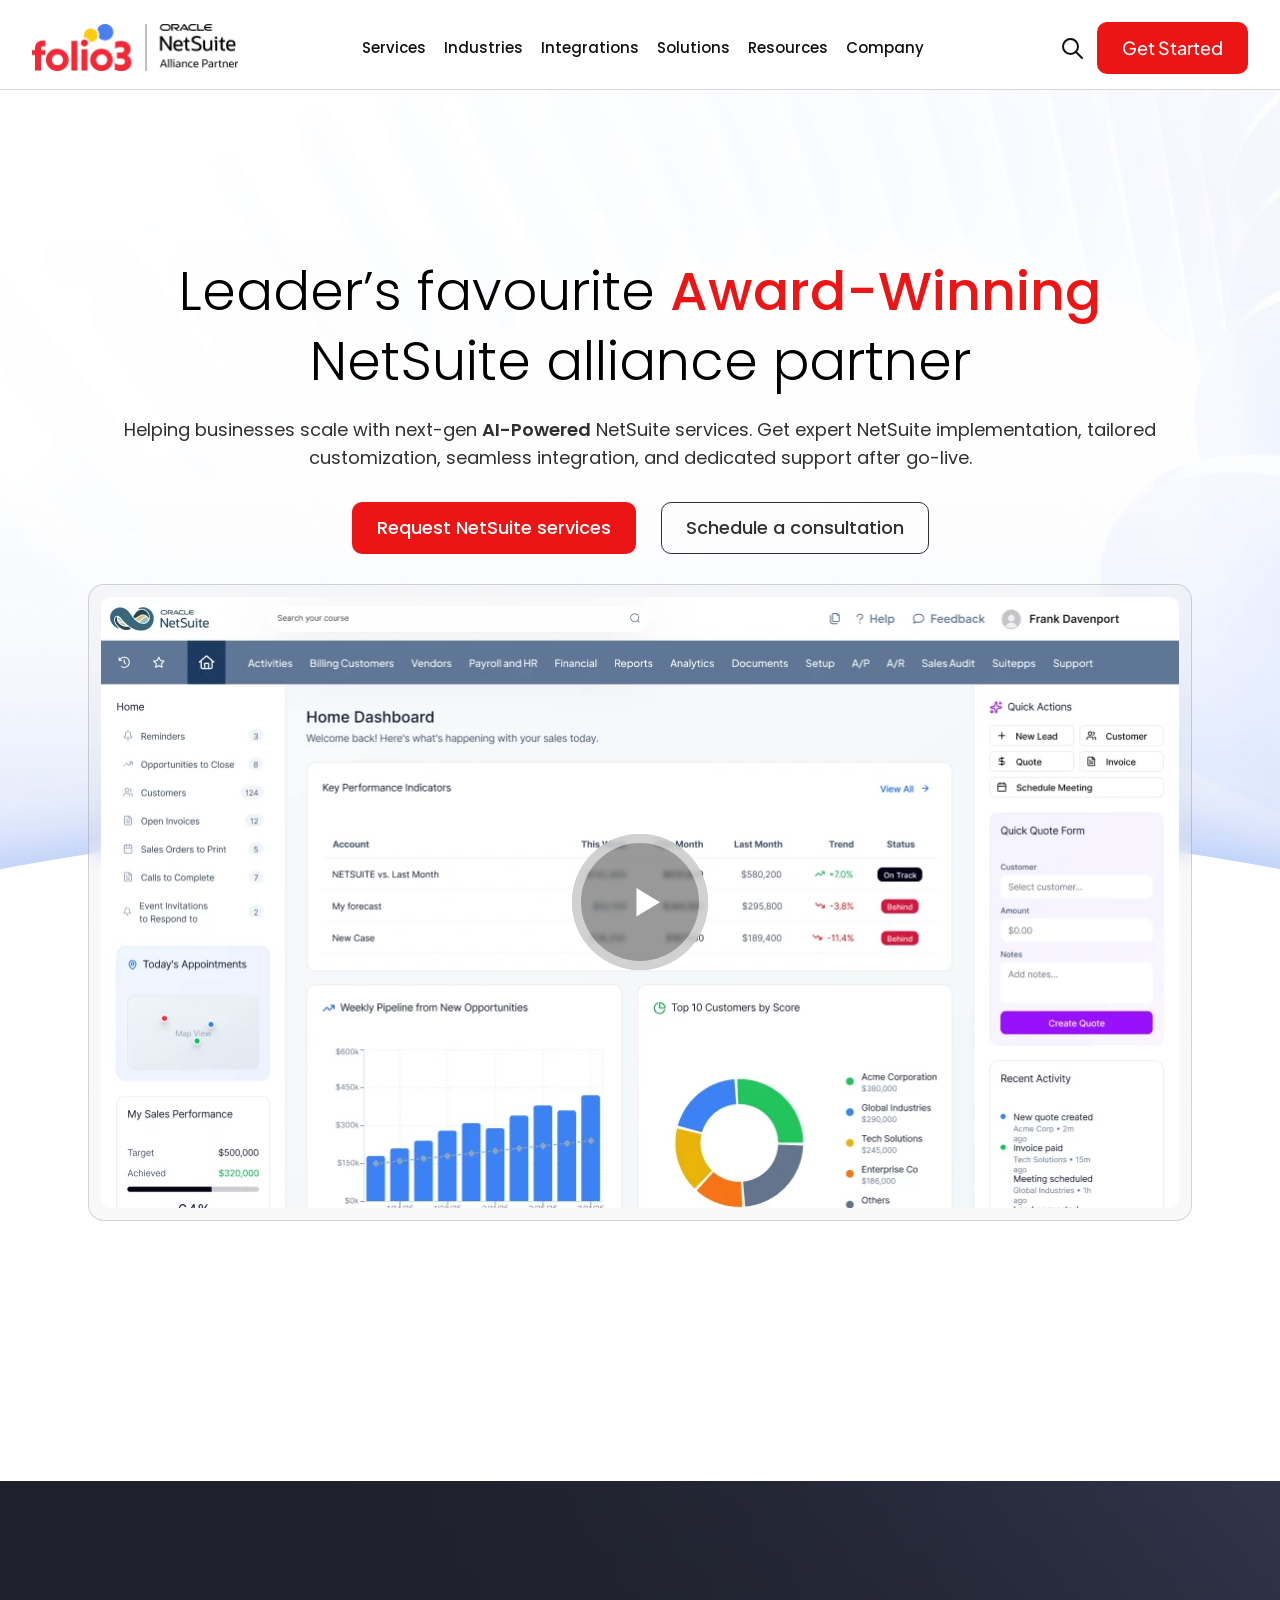
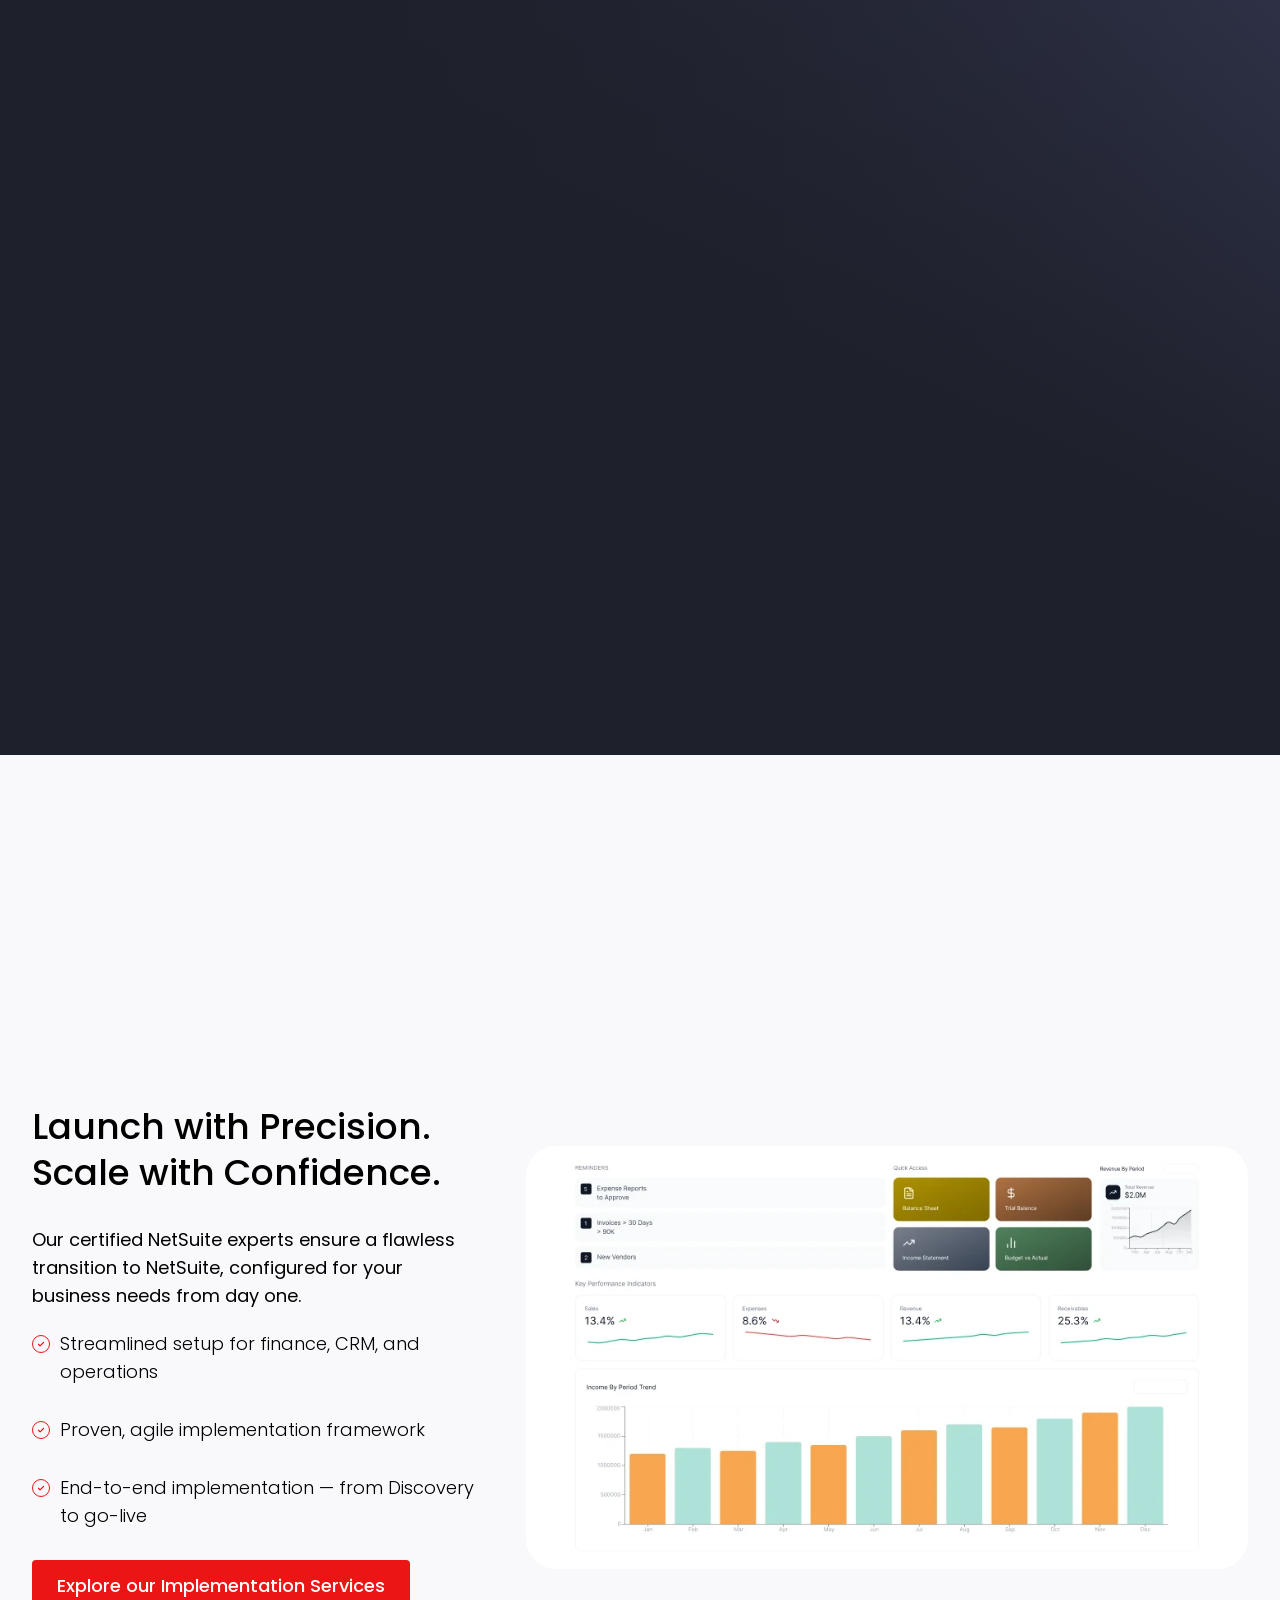
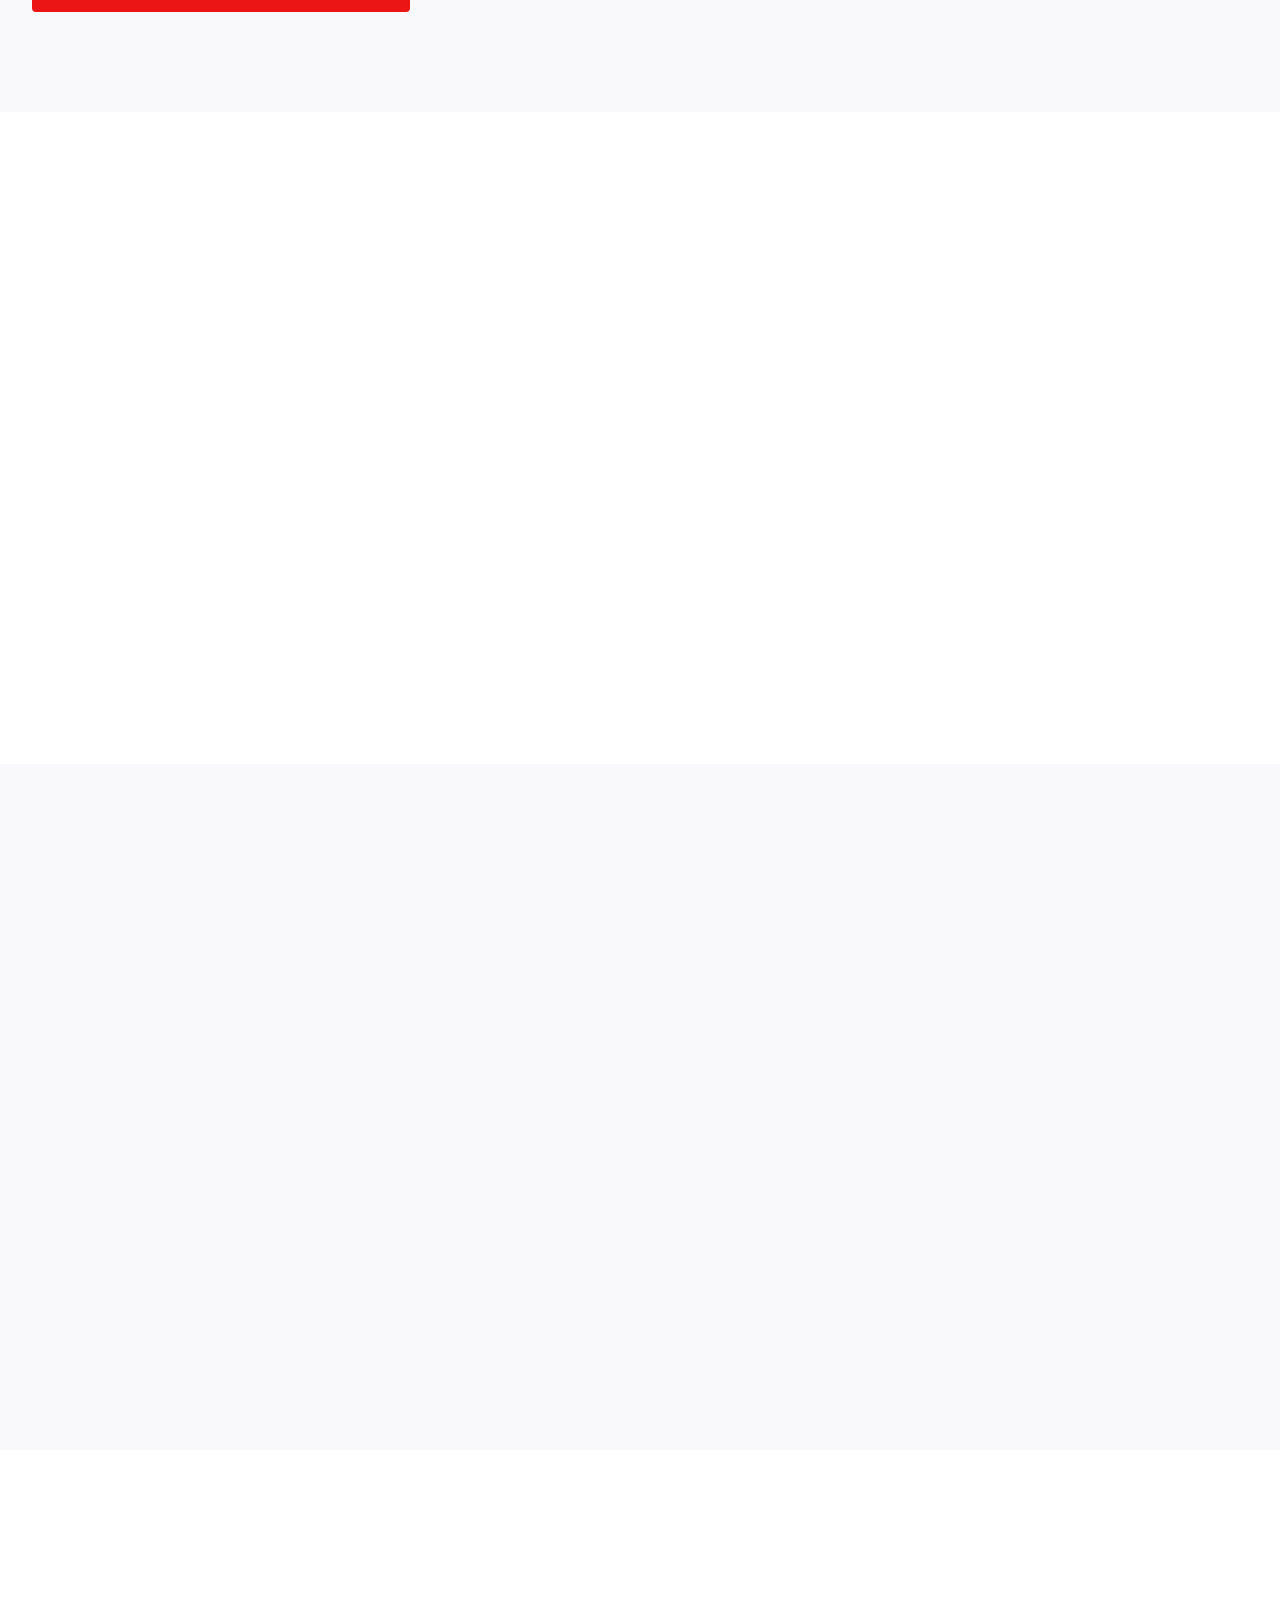
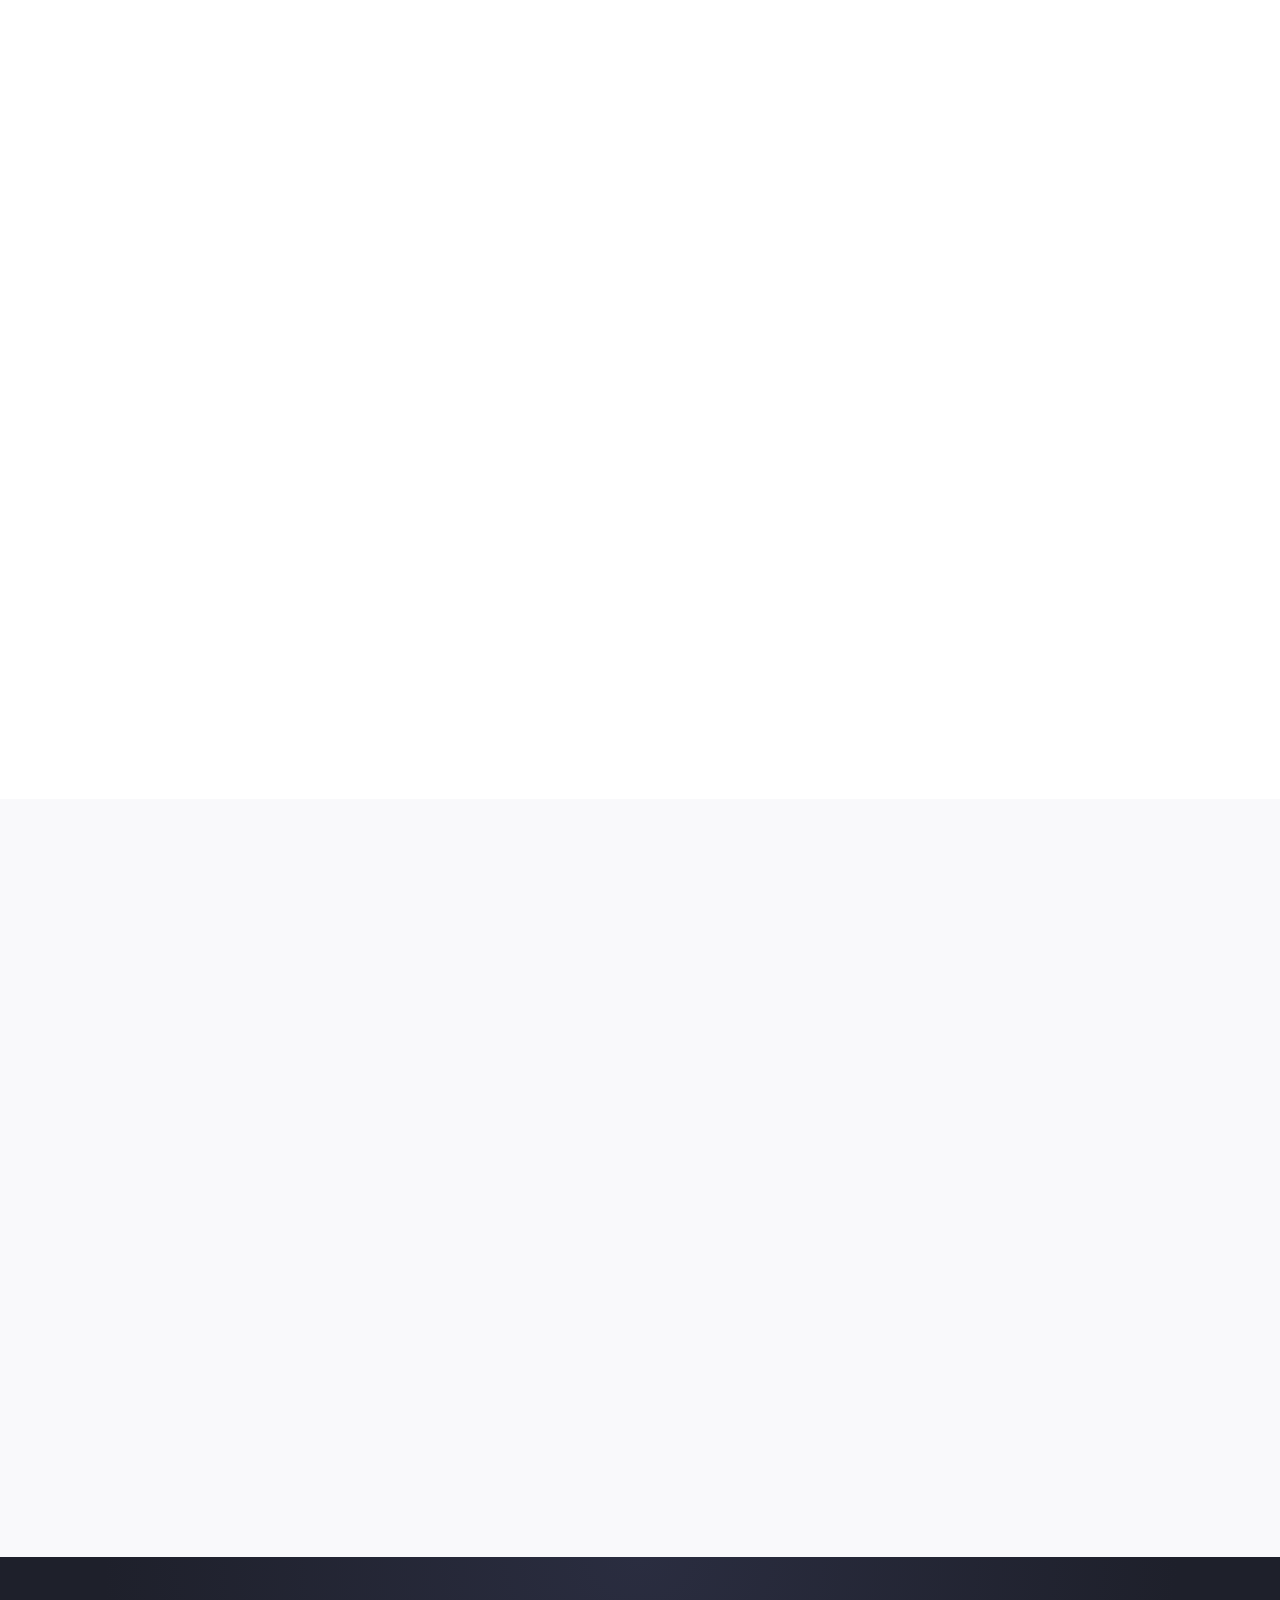
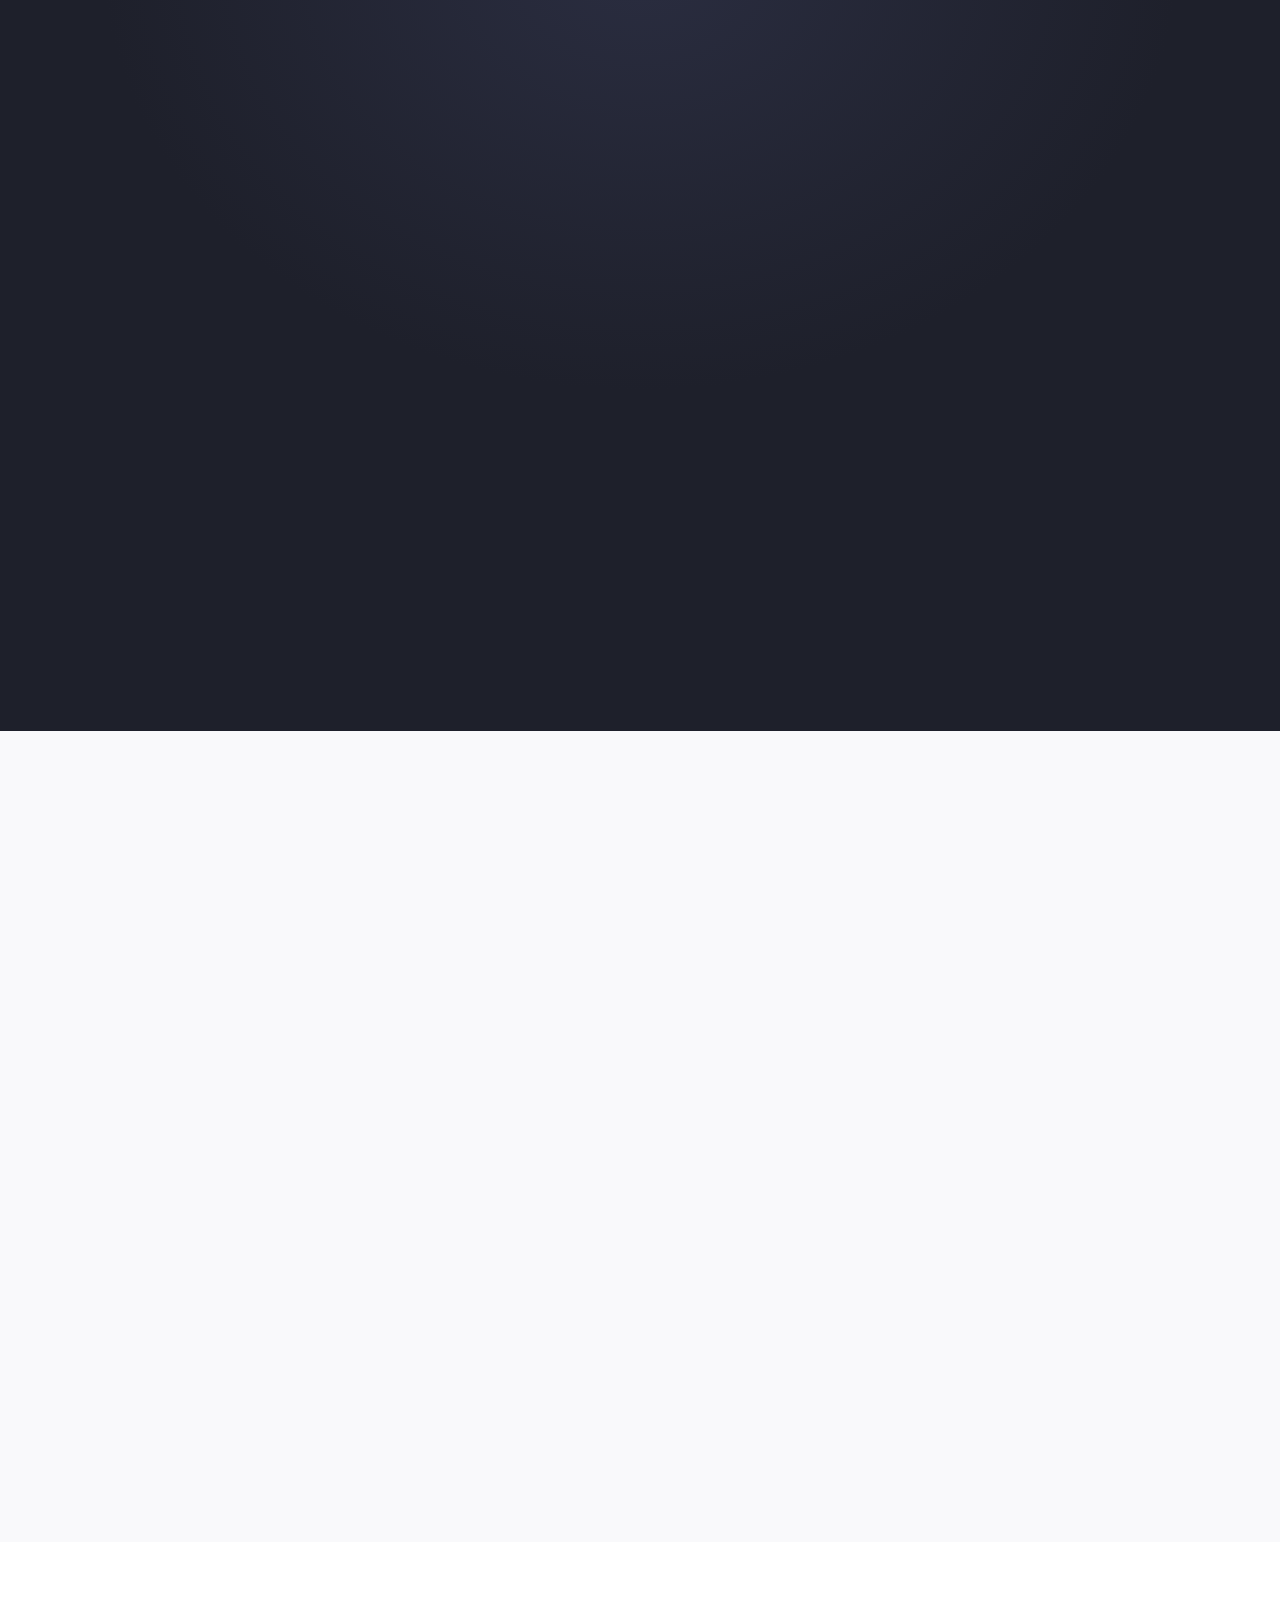
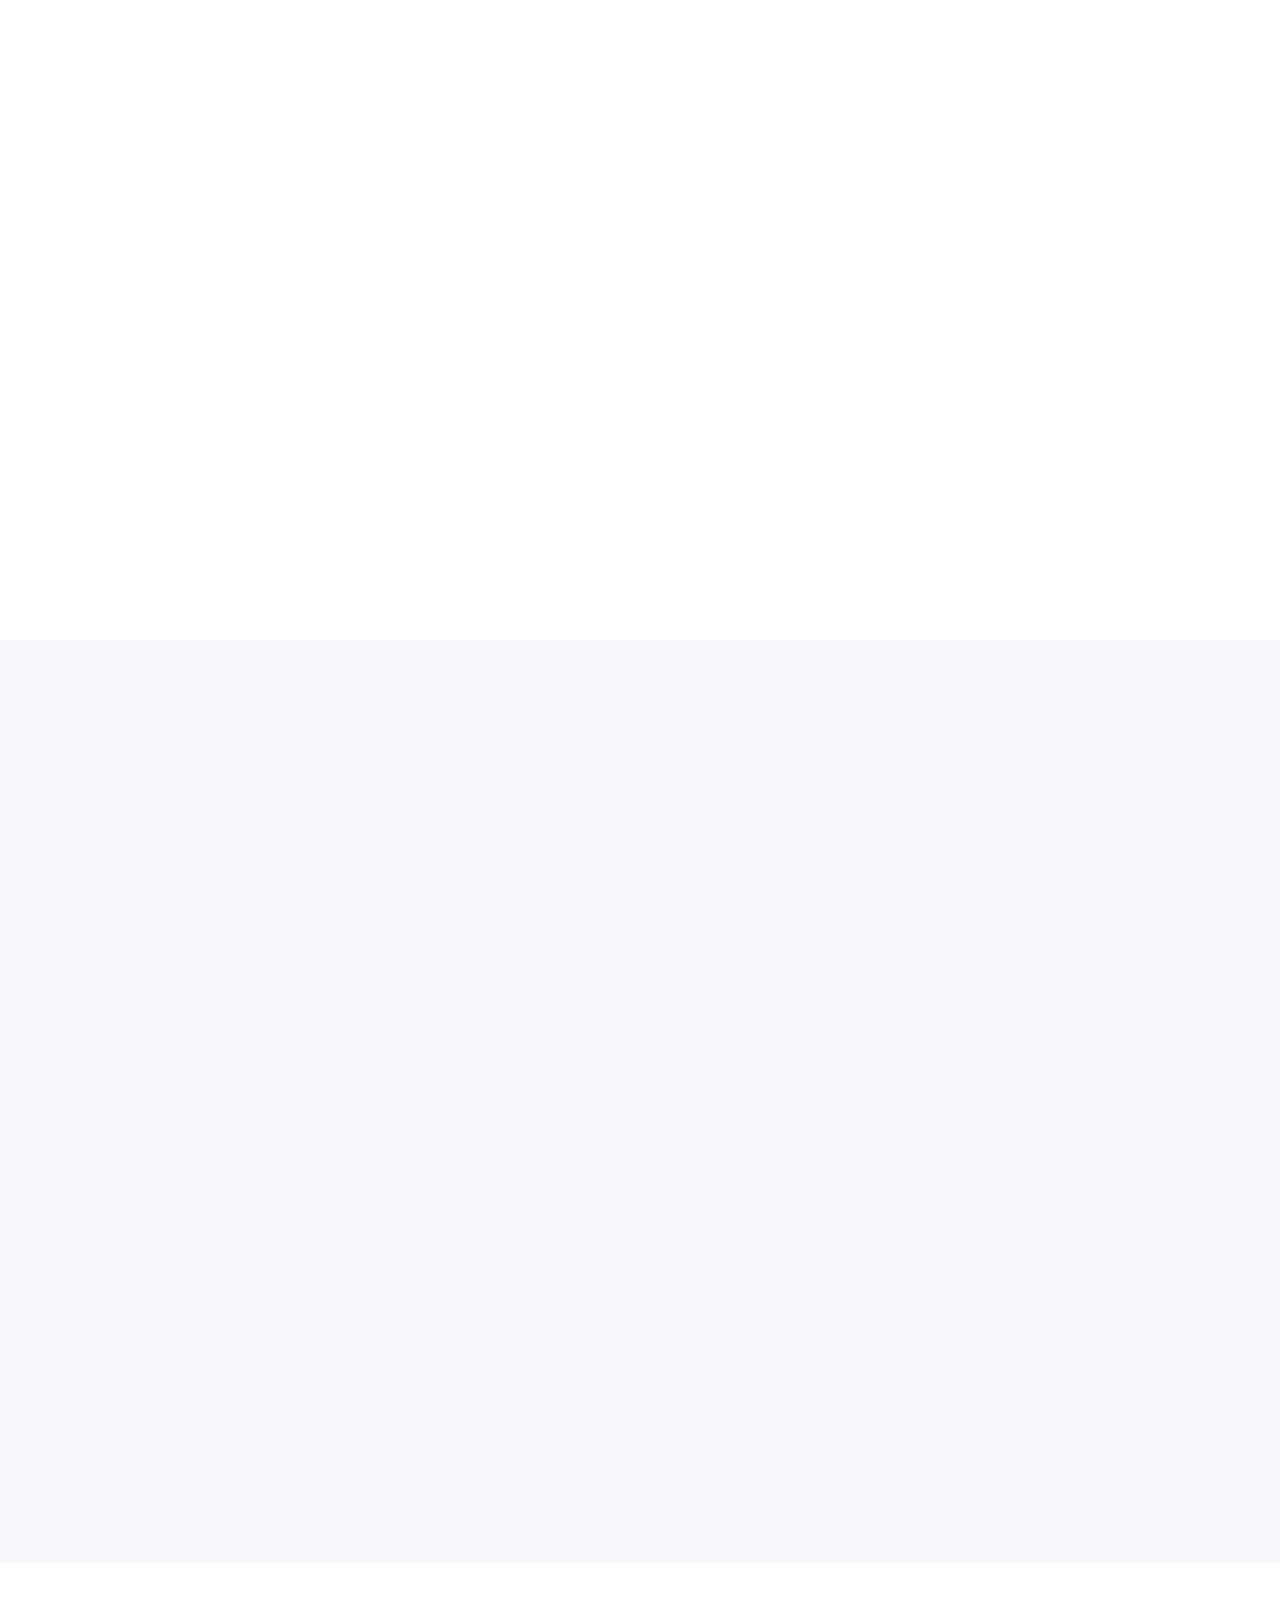
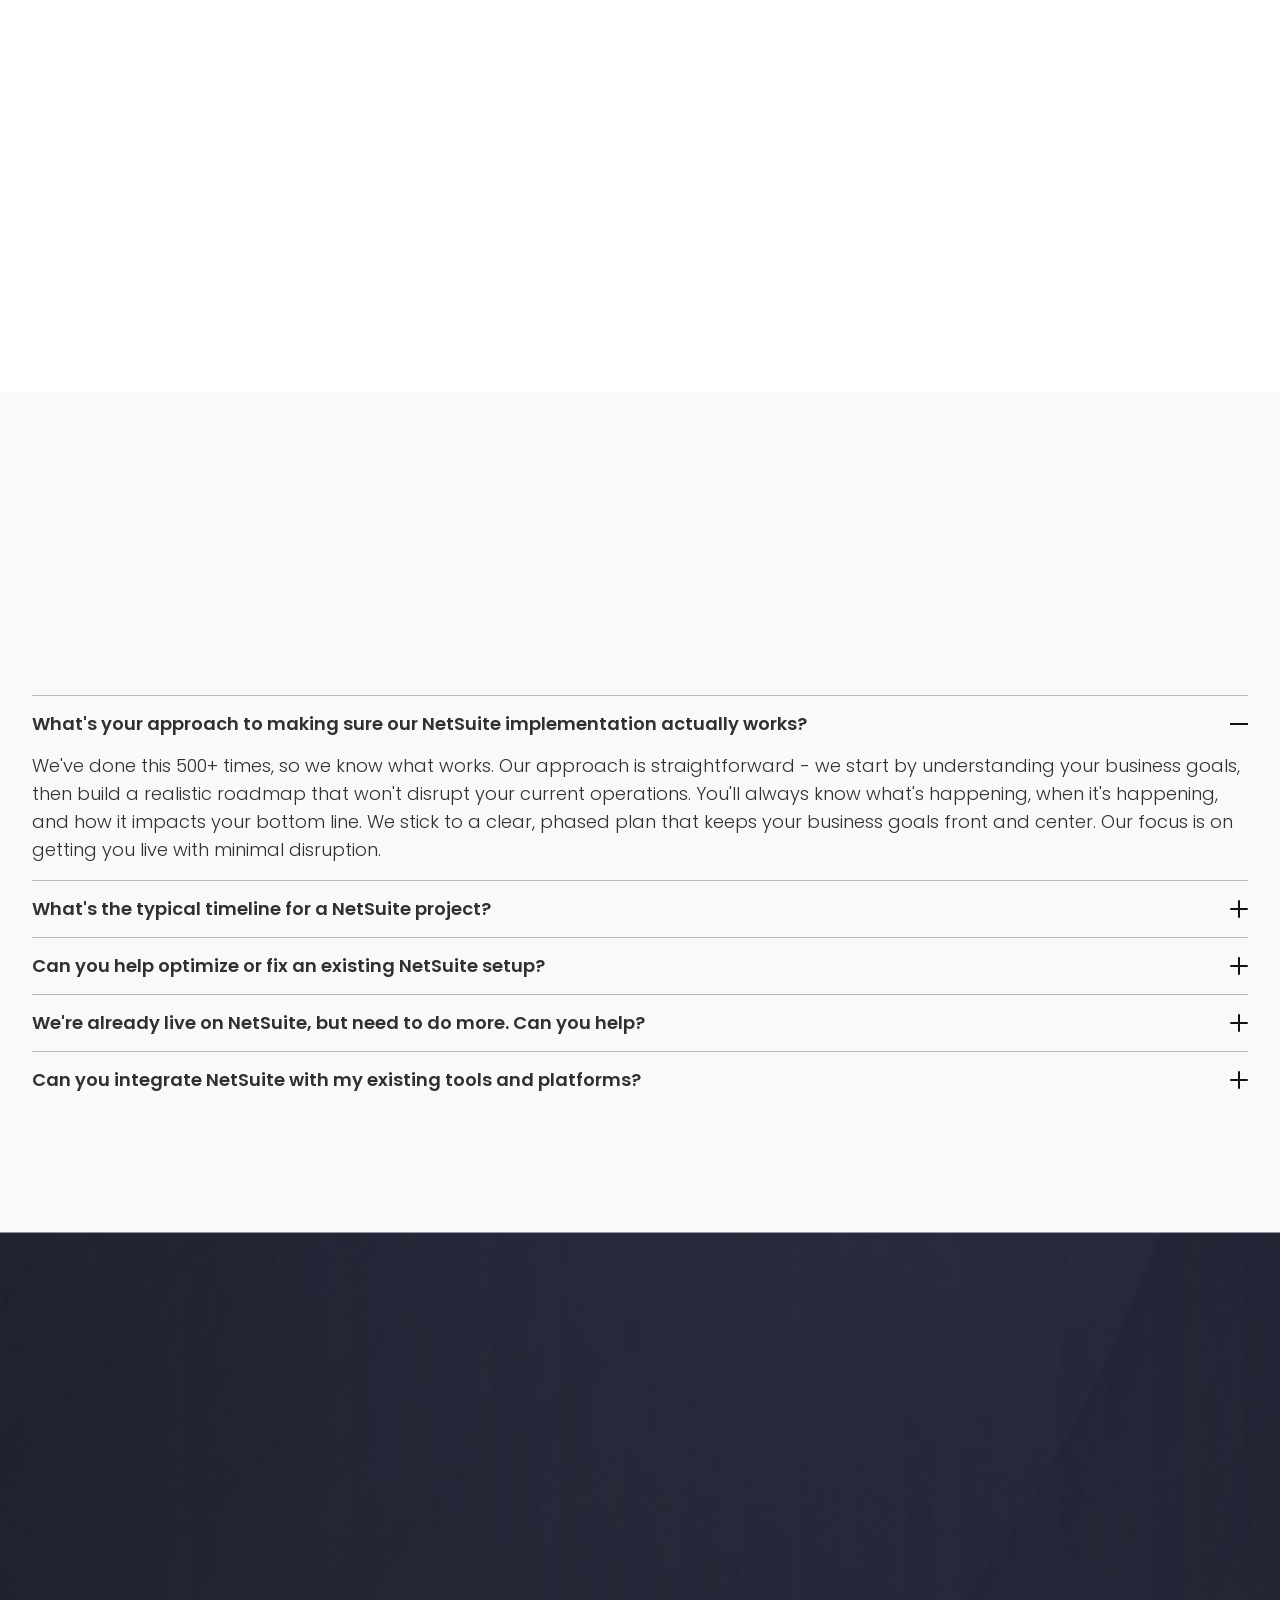
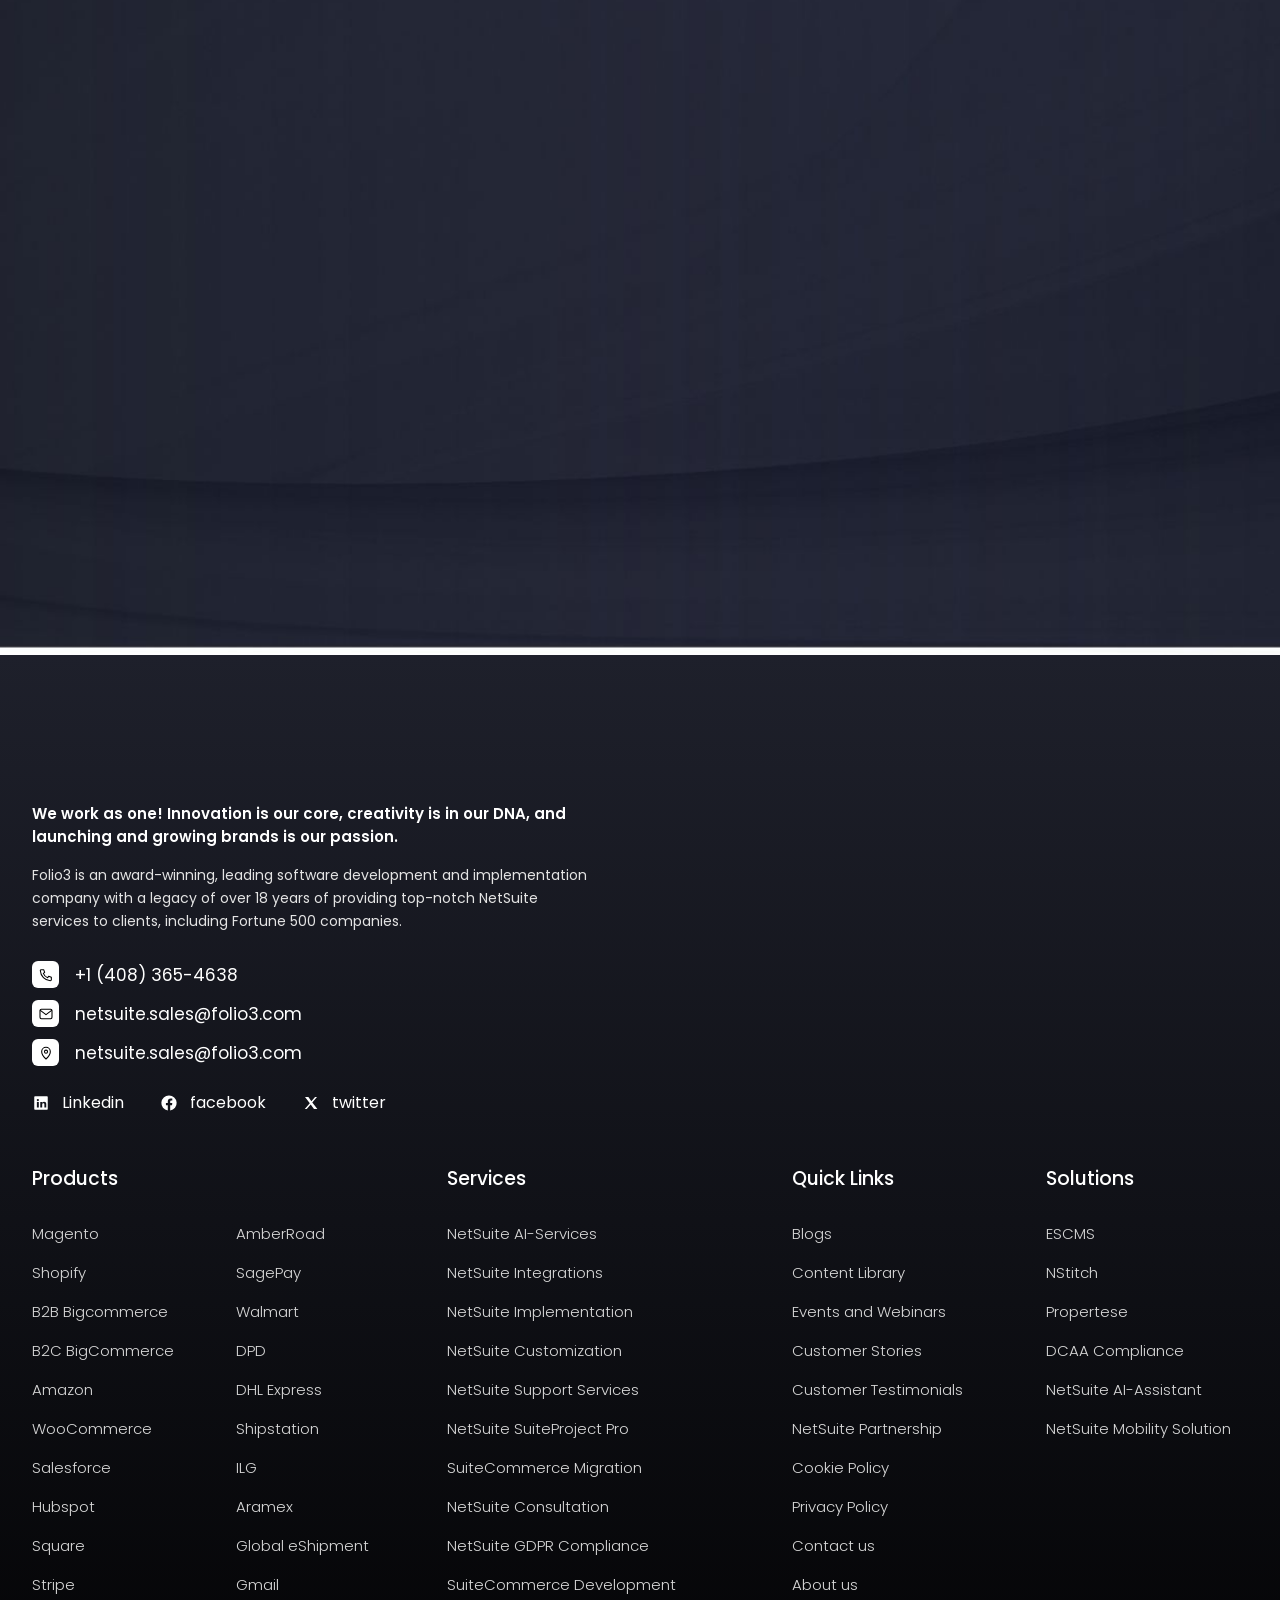
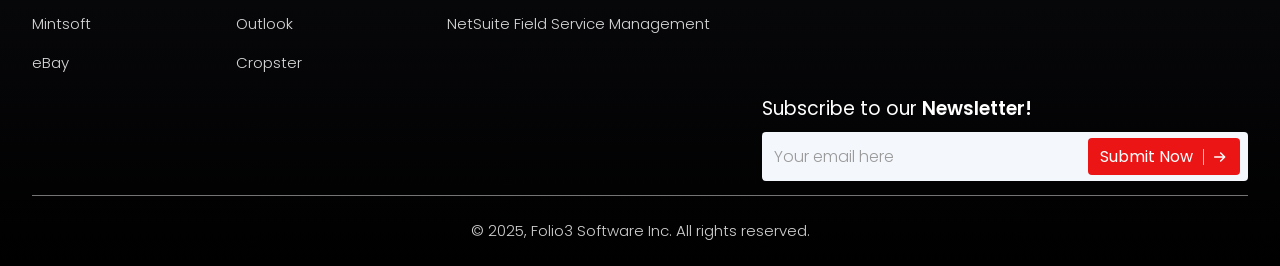
==== commit 6e9813f4: "Add Figma content for service tabs, solutions and go-live projects - Service tabs 2-7: copy, bullets" ====
--- a/index.html
+++ b/index.html
@@ -215,7 +215,7 @@
             </div>
           </div>
 
-          <!-- Panel 1 is the Figma design. Panels 2–7 are DRAFT copy (not in Figma) – replace with approved content. -->
+          <!-- Panel content from Figma frames 1:1022 (tab 1) and 1:10306 – 1:11094 (tabs 2–7) -->
           <div class="services__panel" role="tabpanel" id="svc-panel-1" aria-labelledby="svc-tab-1" tabindex="0">
             <div class="services__copy">
               <h3 class="services__title">Launch with Precision. Scale with Confidence.</h3>
@@ -227,91 +227,79 @@
               </ul>
               <a class="btn btn--primary btn--square" href="#contact">Explore our Implementation Services</a>
             </div>
-            <div class="services__media"><img src="assets/img/service-implementation.webp" width="760" height="472" alt="NetSuite dashboard with reminders, quick-access shortcuts, KPI sparklines and an income-by-period bar chart" loading="lazy"></div>
-          </div>
-
-          <div class="services__panel" role="tabpanel" id="svc-panel-2" aria-labelledby="svc-tab-2" tabindex="0" hidden data-draft>
+            <div class="services__media"><img src="assets/img/service-implementation.webp" width="880" height="515" alt="NetSuite dashboard with reminders, quick-access shortcuts, KPI sparklines and an income-by-period bar chart" loading="lazy"></div>
+          </div>
+
+          <div class="services__panel" role="tabpanel" id="svc-panel-2" aria-labelledby="svc-tab-2" tabindex="0" hidden data-node-id="1:10306">
             <div class="services__copy">
-              <h3 class="services__title">The Right Modules. Configured Your Way.</h3>
-              <p class="services__text">Extend NetSuite with the modules your teams actually need, set up to match how your business runs.</p>
+              <h3 class="services__title">Activate What Matters Most.</h3>
+              <p class="services__text">We help you extend NetSuite with the right modules that align perfectly with your workflows thus maximizing performance and ROI.</p>
               <ul class="check-list">
-                <li>Module selection based on your processes and growth plans</li>
-                <li>Configuration, workflows and role-based dashboards</li>
-                <li>Training so every team adopts new functionality quickly</li>
+                <li>Expert setup for Financials, Manufacturing, Inventory &amp; more</li><li>Configuration tailored to your team’s exact needs</li><li>Rapid deployment for faster value realization</li>
               </ul>
-              <a class="btn btn--primary btn--square" href="#contact">Explore our Module Services</a>
-            </div>
-            <div class="services__media"><img src="assets/img/service-implementation.webp" width="760" height="472" alt="" loading="lazy"></div>
-          </div>
-
-          <div class="services__panel" role="tabpanel" id="svc-panel-3" aria-labelledby="svc-tab-3" tabindex="0" hidden data-draft>
+              <a class="btn btn--primary btn--square" href="#contact">Explore Module Services</a>
+            </div>
+            <div class="services__media"><img src="assets/img/service-module.webp" width="880" height="515" alt="NetSuite ERP modules hub: Finance, Procurement, Manufacturing, Inventory, Order, Project and Workforce Management, Marketing Automation, CRM, HR and Ecommerce" loading="lazy"></div>
+          </div>
+
+          <div class="services__panel" role="tabpanel" id="svc-panel-3" aria-labelledby="svc-tab-3" tabindex="0" hidden data-node-id="1:10405">
             <div class="services__copy">
-              <h3 class="services__title">Move to NetSuite Without Missing a Beat.</h3>
-              <p class="services__text">We migrate your data, history and processes from legacy systems with a plan built around business continuity.</p>
+              <h3 class="services__title">Move Smart. Stay Accurate.</h3>
+              <p class="services__text">We migrate your critical data from legacy systems to NetSuite. We do it with with precision, security, and zero downtime and make sure that your operations keep running smoothly throughout.</p>
               <ul class="check-list">
-                <li>Data mapping, cleansing and validation</li>
-                <li>Phased cut-over that protects day-to-day operations</li>
-                <li>Reconciliation and sign-off before go-live</li>
+                <li>100% data integrity and zero downtime</li><li>Smart mapping and cleanup for flawless transfer</li><li>Tested and verified before go-live</li>
               </ul>
-              <a class="btn btn--primary btn--square" href="#contact">Explore our Migration Services</a>
-            </div>
-            <div class="services__media"><img src="assets/img/service-implementation.webp" width="760" height="472" alt="" loading="lazy"></div>
-          </div>
-
-          <div class="services__panel" role="tabpanel" id="svc-panel-4" aria-labelledby="svc-tab-4" tabindex="0" hidden data-draft>
+              <a class="btn btn--primary btn--square" href="#contact">Learn About Migration</a>
+            </div>
+            <div class="services__media"><img src="assets/img/service-migration.webp" width="880" height="515" alt="Data moving between QuickBooks and Oracle NetSuite through the cloud" loading="lazy"></div>
+          </div>
+
+          <div class="services__panel" role="tabpanel" id="svc-panel-4" aria-labelledby="svc-tab-4" tabindex="0" hidden data-node-id="1:10488">
             <div class="services__copy">
-              <h3 class="services__title">Connect NetSuite to Everything You Use.</h3>
-              <p class="services__text">Keep data flowing between NetSuite and your eCommerce, CRM, payments and logistics platforms.</p>
+              <h3 class="services__title">Connect Everything. Operate as One.</h3>
+              <p class="services__text">Our integration specialists connect NetSuite with your apps, CRMs, and ERPs to build a single source of truth across your enterprise.</p>
               <ul class="check-list">
-                <li>50+ prebuilt connectors for popular platforms</li>
-                <li>Custom integrations for in-house and niche systems</li>
-                <li>Monitoring and error handling built in</li>
+                <li>Real-time data sync across platforms</li><li>API and middleware integrations</li><li>Automated workflows that save hours every day</li>
               </ul>
-              <a class="btn btn--primary btn--square" href="#integrations">Explore our Integration Services</a>
-            </div>
-            <div class="services__media"><img src="assets/img/service-implementation.webp" width="760" height="472" alt="" loading="lazy"></div>
-          </div>
-
-          <div class="services__panel" role="tabpanel" id="svc-panel-5" aria-labelledby="svc-tab-5" tabindex="0" hidden data-draft>
+              <a class="btn btn--primary btn--square" href="#integrations">Explore all connectors</a>
+            </div>
+            <div class="services__media"><img src="assets/img/service-integration.webp" width="880" height="515" alt="NetSuite connected to Shopify, BigCommerce, Stripe, Square, Salesforce, HubSpot, Sage, DHL, Amazon and more" loading="lazy"></div>
+          </div>
+
+          <div class="services__panel" role="tabpanel" id="svc-panel-5" aria-labelledby="svc-tab-5" tabindex="0" hidden data-node-id="1:10660">
             <div class="services__copy">
-              <h3 class="services__title">Get More From the NetSuite You Already Have.</h3>
-              <p class="services__text">We review your account, remove friction and tune NetSuite so it keeps pace with your business.</p>
+              <h3 class="services__title">NetSuite, Tailored for You.</h3>
+              <p class="services__text">No two businesses are the same — so why settle for a one-size-fits-all ERP? We customize NetSuite to match your exact processes, roles, and reporting needs.</p>
               <ul class="check-list">
-                <li>Health check of configuration, scripts and workflows</li>
-                <li>Performance tuning and process automation</li>
-                <li>Reporting and dashboards your leadership will use</li>
+                <li>Custom dashboards, reports, and logic</li><li>Role-based automation and advanced scripting</li><li>Designed to grow and evolve with you</li>
               </ul>
-              <a class="btn btn--primary btn--square" href="#contact">Explore our Optimization Services</a>
-            </div>
-            <div class="services__media"><img src="assets/img/service-implementation.webp" width="760" height="472" alt="" loading="lazy"></div>
-          </div>
-
-          <div class="services__panel" role="tabpanel" id="svc-panel-6" aria-labelledby="svc-tab-6" tabindex="0" hidden data-draft>
+              <a class="btn btn--primary btn--square" href="#contact">See Customization Options</a>
+            </div>
+            <div class="services__media"><img src="assets/img/service-optimization.webp" width="880" height="515" alt="Illustration of a customized Oracle NetSuite dashboard layout" loading="lazy"></div>
+          </div>
+
+          <div class="services__panel" role="tabpanel" id="svc-panel-6" aria-labelledby="svc-tab-6" tabindex="0" hidden data-node-id="1:10893">
             <div class="services__copy">
-              <h3 class="services__title">Dedicated Support After Go-Live.</h3>
-              <p class="services__text">A certified team on call to keep NetSuite running smoothly and evolving with your needs.</p>
+              <h3 class="services__title">Your Long-Term NetSuite Partner.</h3>
+              <p class="services__text">We don’t disappear after go-live — we stay by your side. Our support team keeps your system stable, optimized, and ready for whatever’s next.</p>
               <ul class="check-list">
-                <li>Flexible support plans and response times</li>
-                <li>Release management and regression testing</li>
-                <li>Ongoing enhancements as your business grows</li>
+                <li>24/7 functional &amp; technical assistance</li><li>Proactive health checks and system optimization</li><li>Quick resolutions from certified NetSuite pros</li>
               </ul>
-              <a class="btn btn--primary btn--square" href="#contact">Explore our Support Services</a>
-            </div>
-            <div class="services__media"><img src="assets/img/service-implementation.webp" width="760" height="472" alt="" loading="lazy"></div>
-          </div>
-
-          <div class="services__panel" role="tabpanel" id="svc-panel-7" aria-labelledby="svc-tab-7" tabindex="0" hidden data-draft>
+              <a class="btn btn--primary btn--square" href="#contact">View Support Packages</a>
+            </div>
+            <div class="services__media"><img src="assets/img/service-support.webp" width="880" height="515" alt="Illustration of a support specialist with a headset configuring a system" loading="lazy"></div>
+          </div>
+
+          <div class="services__panel" role="tabpanel" id="svc-panel-7" aria-labelledby="svc-tab-7" tabindex="0" hidden data-node-id="1:11094">
             <div class="services__copy">
-              <h3 class="services__title">Commerce That Runs on NetSuite.</h3>
-              <p class="services__text">SuiteCommerce storefronts that share one source of truth with your inventory, orders and customers.</p>
+              <h3 class="services__title">Where Commerce Meets Performance.</h3>
+              <p class="services__text">We build stunning SuiteCommerce storefronts that connect directly to NetSuite — blending beauty with business intelligence.</p>
               <ul class="check-list">
-                <li>B2B and B2C storefront design and development</li>
-                <li>Migration from other eCommerce platforms</li>
-                <li>Performance, SEO and conversion improvements</li>
+                <li>Beautiful, high-performing online stores</li><li>Real-time sync with NetSuite orders &amp; inventory</li><li>Built for engagement, speed, and sales</li>
               </ul>
-              <a class="btn btn--primary btn--square" href="#contact">Explore our SuiteCommerce Services</a>
-            </div>
-            <div class="services__media"><img src="assets/img/service-implementation.webp" width="760" height="472" alt="" loading="lazy"></div>
+              <a class="btn btn--primary btn--square" href="#contact">Discover SuiteCommerce Solutions</a>
+            </div>
+            <div class="services__media"><img src="assets/img/service-suitecommerce.webp" width="880" height="515" alt="A SuiteCommerce storefront shown on a laptop and a tablet" loading="lazy"></div>
           </div>
         </div>
       </div>
@@ -368,9 +356,9 @@
           <h2 class="section-title section-title--left" id="solutions-title">Purpose-Built NetSuite Solutions for niche industries— by Folio3.</h2>
           <p class="solutions__text">Innovation is in our DNA. That’s why we've built NetSuite solutions that do more than the out-of-the-box ERP functionality. We make NetSuite work smarter so your team can work simpler.</p>
 
-          <!-- Accordion: only NStitch body copy is in Figma; the other three are DRAFT -->
-          <div class="product-acc" data-accordion="single">
-            <div class="product-acc__item is-open">
+          <!-- Accordion content from Figma 1:2989 (NStitch) and 1:5625 / 1:9388 / 1:9667 (other items). Opening an item swaps the screenshot. -->
+          <div class="product-acc" data-accordion="single" data-media-target=".solutions__media img">
+            <div class="product-acc__item is-open" data-media-src="assets/img/solution-nstitch.webp" data-media-alt="NStitch production dashboard in a browser window, showing a &#39;Production Orders By Time&#39; bar chart">
               <h3 class="product-acc__heading">
                 <button class="product-acc__trigger" type="button" aria-expanded="true" aria-controls="sol-1" id="sol-1-btn">
                   <svg class="product-acc__icon" aria-hidden="true"><use href="#i-puzzle"/></svg>
@@ -385,7 +373,7 @@
                 </div>
               </div>
             </div>
-            <div class="product-acc__item" data-draft>
+            <div class="product-acc__item" data-media-src="assets/img/solution-propertese.webp" data-media-alt="Propertese property management dashboard: properties overview chart, expiring leases and recent tasks">
               <h3 class="product-acc__heading">
                 <button class="product-acc__trigger" type="button" aria-expanded="false" aria-controls="sol-2" id="sol-2-btn">
                   <svg class="product-acc__icon" aria-hidden="true"><use href="#i-building"/></svg>
@@ -395,12 +383,12 @@
               </h3>
               <div class="acc-panel" id="sol-2" role="region" aria-labelledby="sol-2-btn" hidden>
                 <div class="acc-panel__inner product-acc__body">
-                  <p><strong>Property management on NetSuite</strong><br>Manage leases, tenants and property financials in one place, connected directly to your NetSuite general ledger.</p>
-                  <a class="link-arrow link-arrow--yellow" href="#contact">Get Started <svg aria-hidden="true"><use href="#i-arrow-right"/></svg></a>
-                </div>
-              </div>
-            </div>
-            <div class="product-acc__item" data-draft>
+                  <p><strong>An all-in-one property management Solution</strong><br>Manage leases, finances, property maintenance, and more seamlessly with our comprehensive real estate solution.</p>
+                  <a class="link-arrow link-arrow--yellow" href="#contact">Explore all features <svg aria-hidden="true"><use href="#i-arrow-right"/></svg></a>
+                </div>
+              </div>
+            </div>
+            <div class="product-acc__item" data-media-src="assets/img/solution-ai-assistant.webp" data-media-alt="NS AI Assistant chat window with a robot mascot and example prompts">
               <h3 class="product-acc__heading">
                 <button class="product-acc__trigger" type="button" aria-expanded="false" aria-controls="sol-3" id="sol-3-btn">
                   <svg class="product-acc__icon" aria-hidden="true"><use href="#i-sparkles"/></svg>
@@ -410,12 +398,12 @@
               </h3>
               <div class="acc-panel" id="sol-3" role="region" aria-labelledby="sol-3-btn" hidden>
                 <div class="acc-panel__inner product-acc__body">
-                  <p><strong>Ask NetSuite in plain language</strong><br>An AI assistant that finds records, answers questions about your data and speeds up everyday NetSuite tasks.</p>
-                  <a class="link-arrow link-arrow--yellow" href="#contact">Get Started <svg aria-hidden="true"><use href="#i-arrow-right"/></svg></a>
-                </div>
-              </div>
-            </div>
-            <div class="product-acc__item" data-draft>
+                  <p><strong>Your Intelligent NetSuite Mate</strong><br>With simple prompts, you can transform your NetSuite experience from complex work into instant insights and automation.</p>
+                  <a class="link-arrow link-arrow--yellow" href="#contact">See how it works <svg aria-hidden="true"><use href="#i-arrow-right"/></svg></a>
+                </div>
+              </div>
+            </div>
+            <div class="product-acc__item" data-media-src="assets/img/solution-agrierp.webp" data-media-alt="AgriERP dashboard with farm block listing, revenue figures and a satellite field map">
               <h3 class="product-acc__heading">
                 <button class="product-acc__trigger" type="button" aria-expanded="false" aria-controls="sol-4" id="sol-4-btn">
                   <svg class="product-acc__icon" aria-hidden="true"><use href="#i-seedling"/></svg>
@@ -425,8 +413,8 @@
               </h3>
               <div class="acc-panel" id="sol-4" role="region" aria-labelledby="sol-4-btn" hidden>
                 <div class="acc-panel__inner product-acc__body">
-                  <p><strong>ERP built for agriculture</strong><br>Track farms, crops, harvests and agribusiness operations end to end, on top of NetSuite.</p>
-                  <a class="link-arrow link-arrow--yellow" href="#contact">Get Started <svg aria-hidden="true"><use href="#i-arrow-right"/></svg></a>
+                  <p><strong>Built to Run Your Farm, End to End</strong><br>Manage your entire farming operation in one place, from planting and harvesting to labor, inventory, and finances.</p>
+                  <a class="link-arrow link-arrow--yellow" href="#contact">Explore all features <svg aria-hidden="true"><use href="#i-arrow-right"/></svg></a>
                 </div>
               </div>
             </div>
@@ -446,9 +434,9 @@
         </div>
         <div class="golive__copy" data-reveal data-delay="1">
           <h2 class="section-title section-title--left" id="golive-title">Our recent Go-Live projects</h2>
-          <!-- Only ADM has copy in Figma; the other three need real project summaries -->
-          <ol class="timeline" data-accordion="single">
-            <li class="timeline__item is-open">
+          <!-- Content from Figma 1:3581 (ADM) and 1:5526 / 1:5558 / 1:5592. Opening a project swaps the photo. -->
+          <ol class="timeline" data-accordion="single" data-media-target=".golive__media img">
+            <li class="timeline__item is-open" data-media-src="assets/img/golive-adm.jpg" data-media-alt="ADM Agriculture: hands inspecting leafy crops in a field">
               <h3 class="timeline__heading"><button class="timeline__trigger" type="button" aria-expanded="true" aria-controls="gl-1" id="gl-1-btn">ADM Agriculture</button></h3>
               <div class="acc-panel" id="gl-1" role="region" aria-labelledby="gl-1-btn">
                 <div class="acc-panel__inner timeline__body">
@@ -460,22 +448,40 @@
                 </div>
               </div>
             </li>
-            <li class="timeline__item" data-draft>
+            <li class="timeline__item" data-media-src="assets/img/golive-team-litzen.jpg" data-media-alt="Team Litzen: football jerseys hanging on a rack">
               <h3 class="timeline__heading"><button class="timeline__trigger" type="button" aria-expanded="false" aria-controls="gl-2" id="gl-2-btn">Team Litzen</button></h3>
               <div class="acc-panel" id="gl-2" role="region" aria-labelledby="gl-2-btn" hidden>
-                <div class="acc-panel__inner timeline__body"><p>Project summary coming soon. <a class="text-link" href="#case-studies">See our case studies</a>.</p></div>
-              </div>
-            </li>
-            <li class="timeline__item" data-draft>
+                <div class="acc-panel__inner timeline__body">
+                  <p>Folio3 implemented Oracle NetSuite ERP and SuiteCommerce for Team Litzen, which unified their financial operations across subsidiaries and automated key workflows from order processing to inventory management.</p>
+                  <div class="timeline__meta">
+                    <p>Services: NetSuite ERP | SuiteCommerce | ERP Support<br>Timeline: 6 months</p>
+                    <img src="assets/img/logo-team-litzen.png" width="142" height="61" alt="Team Litzen" loading="lazy">
+                  </div>
+                </div>
+              </div>
+            </li>
+            <li class="timeline__item" data-media-src="assets/img/golive-baggu.jpg" data-media-alt="Baggu: leather handbags displayed on white plinths">
               <h3 class="timeline__heading"><button class="timeline__trigger" type="button" aria-expanded="false" aria-controls="gl-3" id="gl-3-btn">Baggu</button></h3>
               <div class="acc-panel" id="gl-3" role="region" aria-labelledby="gl-3-btn" hidden>
-                <div class="acc-panel__inner timeline__body"><p>Project summary coming soon. <a class="text-link" href="#case-studies">See our case studies</a>.</p></div>
-              </div>
-            </li>
-            <li class="timeline__item" data-draft>
+                <div class="acc-panel__inner timeline__body">
+                  <p>Folio3 implemented NetSuite AFA Premium for Baggu, which provided real-time inventory visibility across multiple locations and streamlined their order fulfillment process from pick to pack to ship.</p>
+                  <div class="timeline__meta">
+                    <p>Services: NetSuite AFA Premium | ERP Support<br>Timeline: 6 months</p>
+                    <img src="assets/img/logo-baggu.png" width="161" height="38" alt="Baggu" loading="lazy">
+                  </div>
+                </div>
+              </div>
+            </li>
+            <li class="timeline__item" data-media-src="assets/img/golive-blackstrap.jpg" data-media-alt="BlackStrap: clothing on wooden hangers">
               <h3 class="timeline__heading"><button class="timeline__trigger" type="button" aria-expanded="false" aria-controls="gl-4" id="gl-4-btn">BlackStrap</button></h3>
               <div class="acc-panel" id="gl-4" role="region" aria-labelledby="gl-4-btn" hidden>
-                <div class="acc-panel__inner timeline__body"><p>Project summary coming soon. <a class="text-link" href="#case-studies">See our case studies</a>.</p></div>
+                <div class="acc-panel__inner timeline__body">
+                  <p>Folio3 implemented NetSuite AFA Standard for BlackStrap, which automated inventory and work order processes and reduced manual workflows by 40% while cutting payment processing time from 5 days to same-day completion.</p>
+                  <div class="timeline__meta">
+                    <p>Services: NetSuite AFA Standard | ERP Support<br>Timeline: 6 months</p>
+                    <img src="assets/img/logo-blackstrap.png" width="221" height="38" alt="BlackStrap" loading="lazy">
+                  </div>
+                </div>
               </div>
             </li>
           </ol>
--- a/css/styles.css
+++ b/css/styles.css
@@ -429,7 +429,7 @@
   border: .45px solid var(--primary-red);
   background: url("data:image/svg+xml,%3Csvg xmlns='http://www.w3.org/2000/svg' viewBox='0 0 24 24'%3E%3Cpath d='M7 12.5l3.2 3.2L17 9' fill='none' stroke='%23ec1515' stroke-width='2.4' stroke-linecap='round' stroke-linejoin='round'/%3E%3C/svg%3E") center / 12px no-repeat;
 }
-.services__media { padding: 22px 60px; border-radius: 30px; background: var(--white); }
+.services__media { overflow: hidden; border-radius: 30px; }
 .services__media img { width: 100%; }
 
 /* =========================================================
@@ -476,7 +476,11 @@
 .solutions__inner { display: grid; grid-template-columns: 750px 750px; justify-content: space-between; align-items: center; gap: 30px; }
 .solutions__copy { display: flex; flex-direction: column; gap: 20px; }
 .solutions__text { font: 300 18px/28px var(--font-body); color: var(--black); }
-.solutions__media img { width: 100%; }
+/* Fixed 750×774 window (Figma); wider product screenshots are cropped on the right like the Figma frames */
+.solutions__media { overflow: hidden; aspect-ratio: 750 / 774; border-radius: 30px; }
+.solutions__media img { width: 100%; height: 100%; object-fit: cover; object-position: left top; }
+.solutions__media img, .golive__media img { transition: opacity .18s ease, transform 1.2s var(--ease); }
+.solutions__media img.is-swapping, .golive__media img.is-swapping { opacity: 0; }
 
 .product-acc { display: flex; flex-direction: column; gap: 10px; }
 .product-acc__item { border-radius: 10px; background: var(--grey-highlights); color: var(--text-lighter); transition: background-color .35s var(--ease), color .35s var(--ease); }
@@ -809,7 +813,6 @@
    ========================================================= */
 @media (max-width: 1599px) {
   .services__panel { grid-template-columns: minmax(0, 553fr) minmax(0, 880fr); }
-  .services__media { padding: 18px 40px; }
   .awards__body { grid-template-columns: minmax(0, 1fr) minmax(0, 1.45fr); }
   .awards__featured img { width: 100%; max-width: 502px; }
   .awards__grid img { width: 100%; max-width: 232px; }
@@ -845,7 +848,7 @@
 
   .services__tablist-wrap { justify-content: flex-start; margin-inline: calc(var(--gutter) * -1); padding-inline: var(--gutter); }
   .services__panel { grid-template-columns: 1fr; gap: 40px; }
-  .services__media { max-width: 760px; padding: 16px; border-radius: 20px; }
+  .services__media { max-width: 760px; border-radius: 20px; }
 
   .awards__body { grid-template-columns: 1fr; gap: 48px; }
   .solutions__inner { grid-template-columns: 1fr; }
@@ -899,7 +902,7 @@
   .services__tab { font-size: 15px; padding: 9px 16px; }
   .services__copy { gap: 22px; }
   .check-list { gap: 16px; }
-  .services__media { padding: 10px; border-radius: 14px; }
+  .services__media { border-radius: 14px; }
 
   .stats__grid { grid-template-columns: repeat(2, 1fr); gap: 32px 20px; }
   .stat dd { font-size: 32px; }
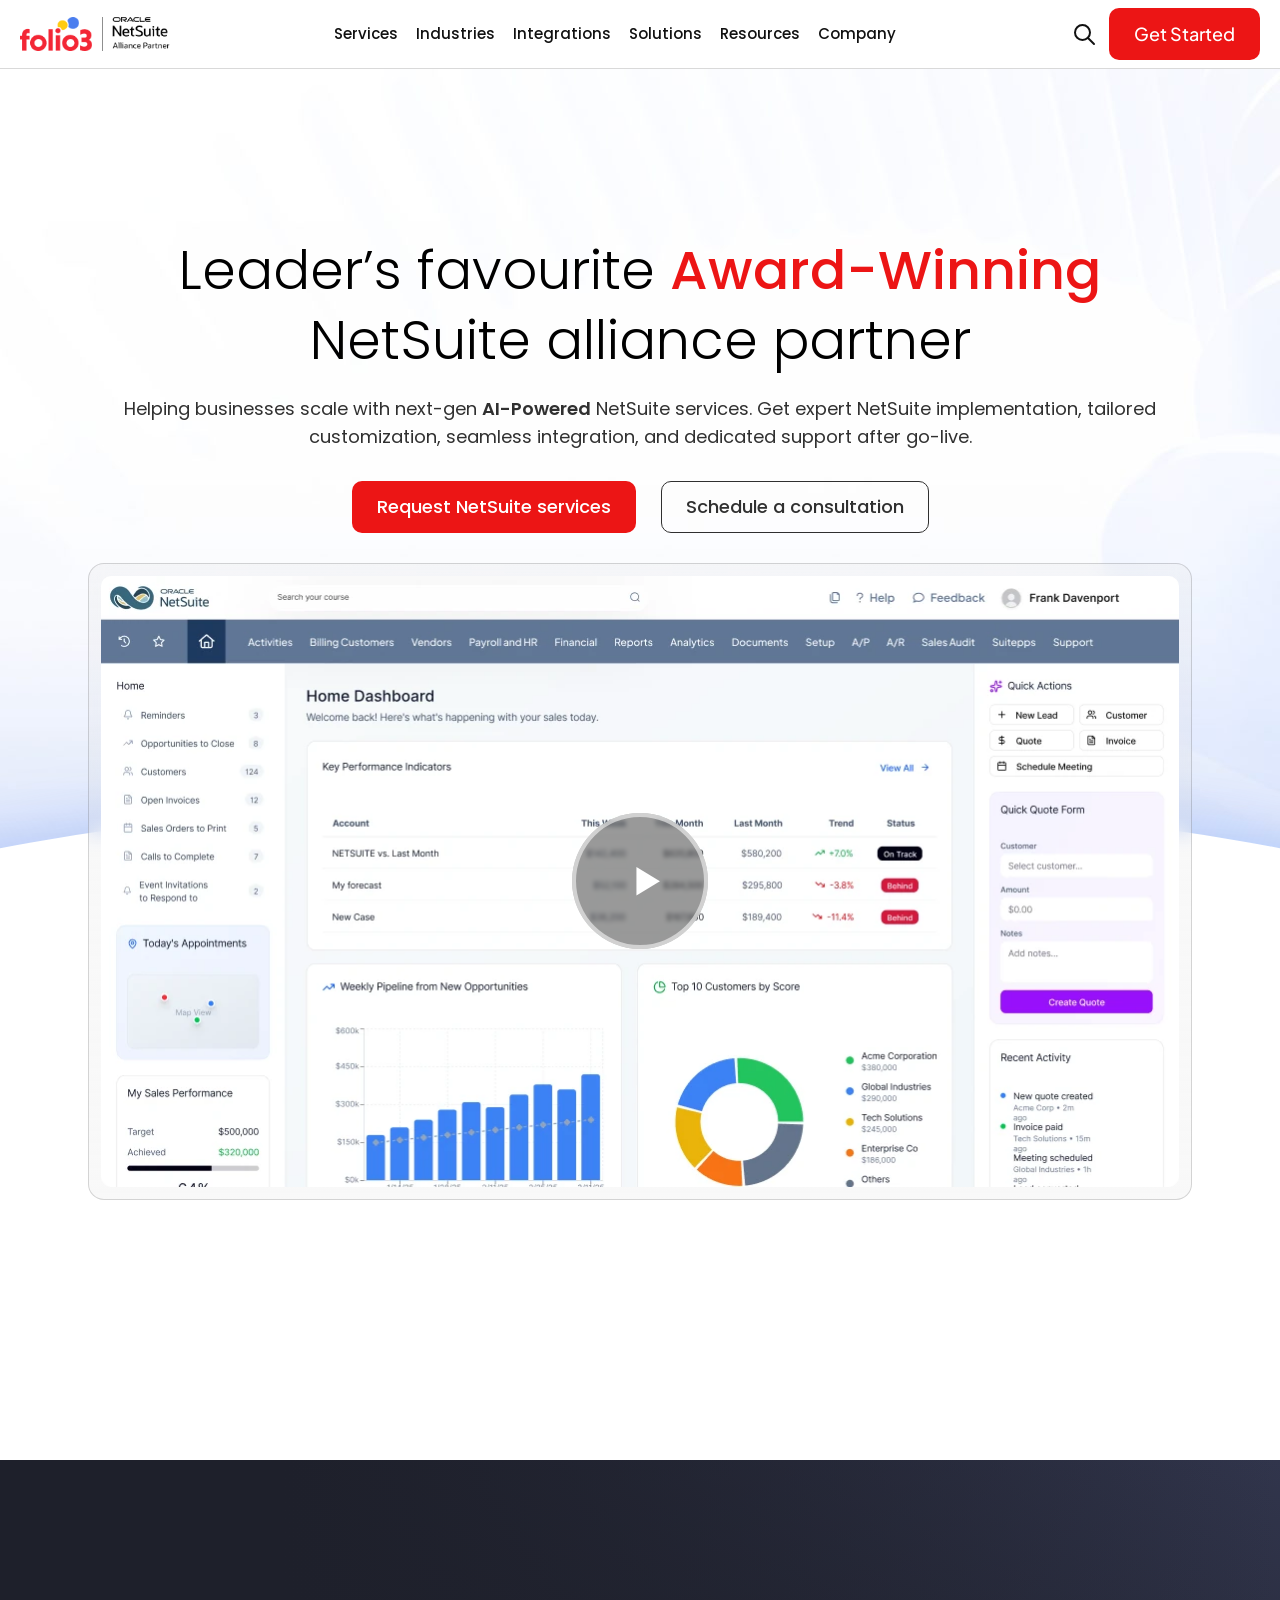
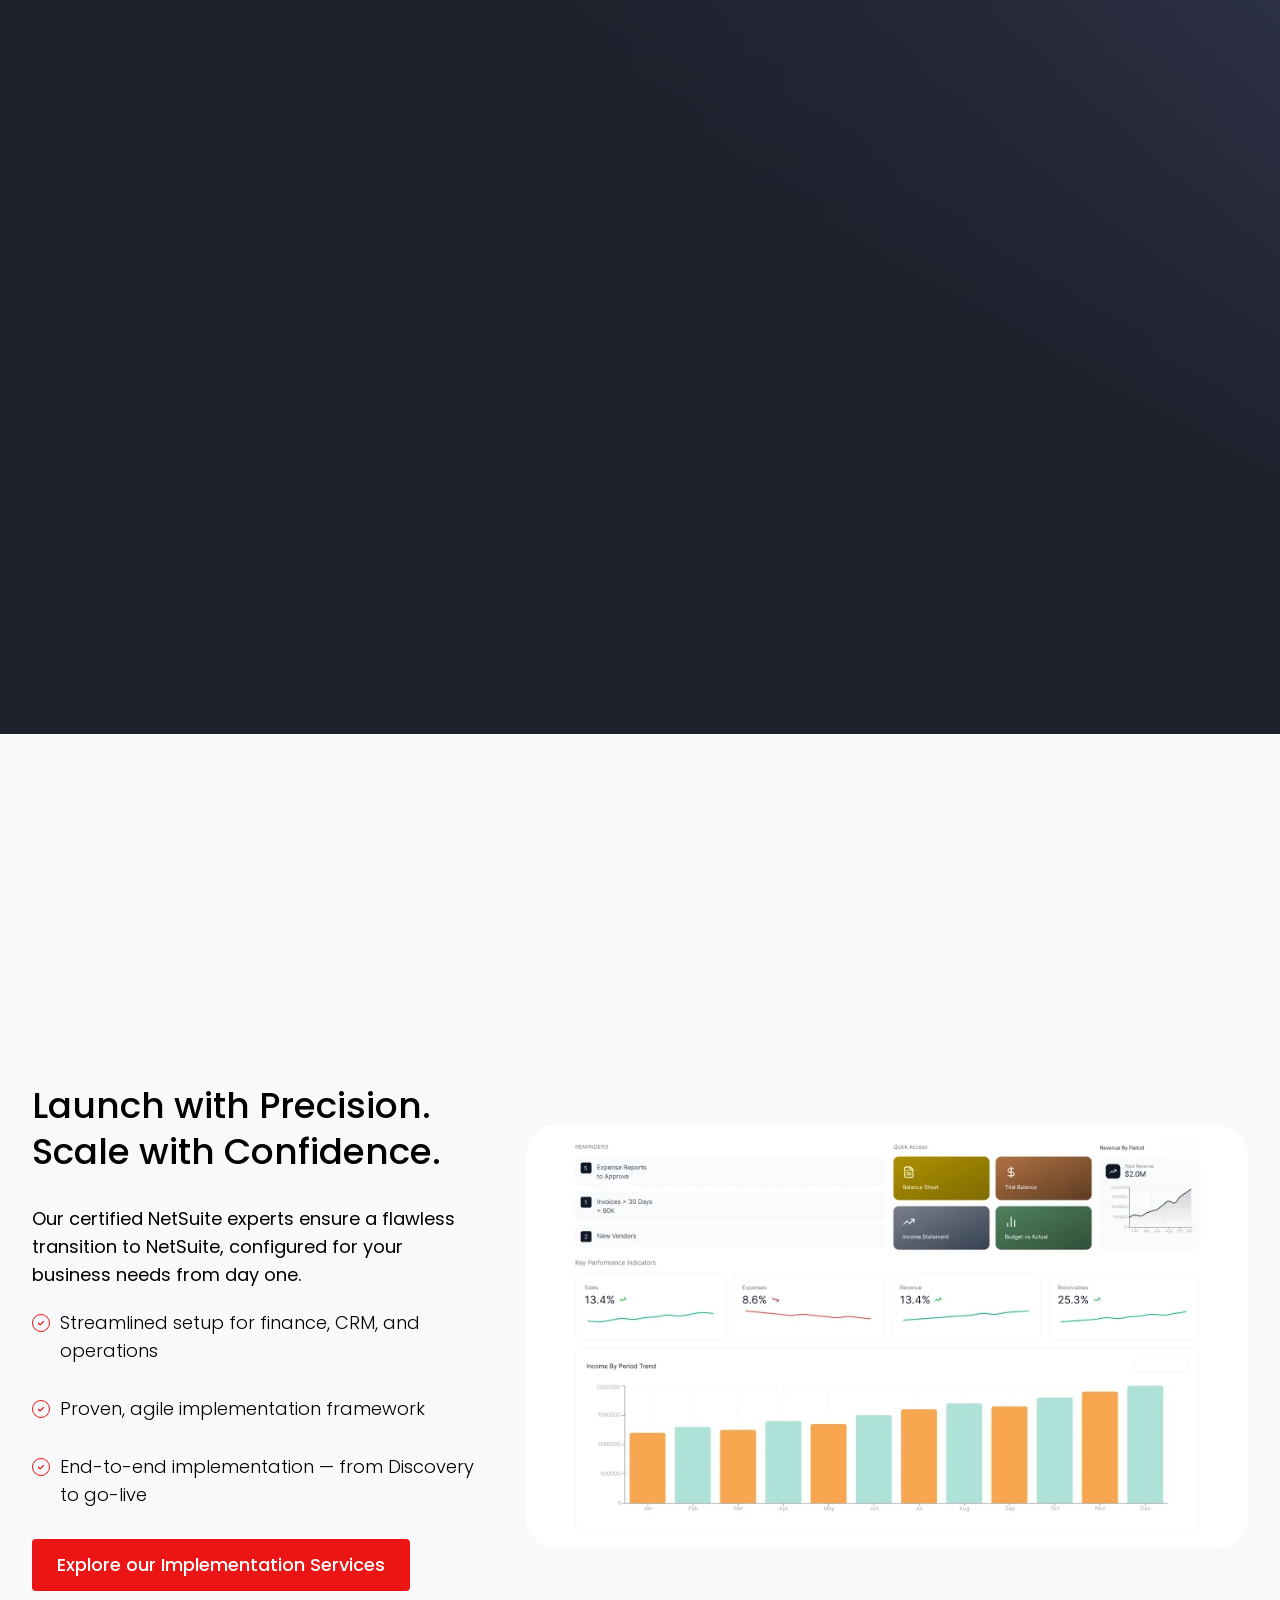
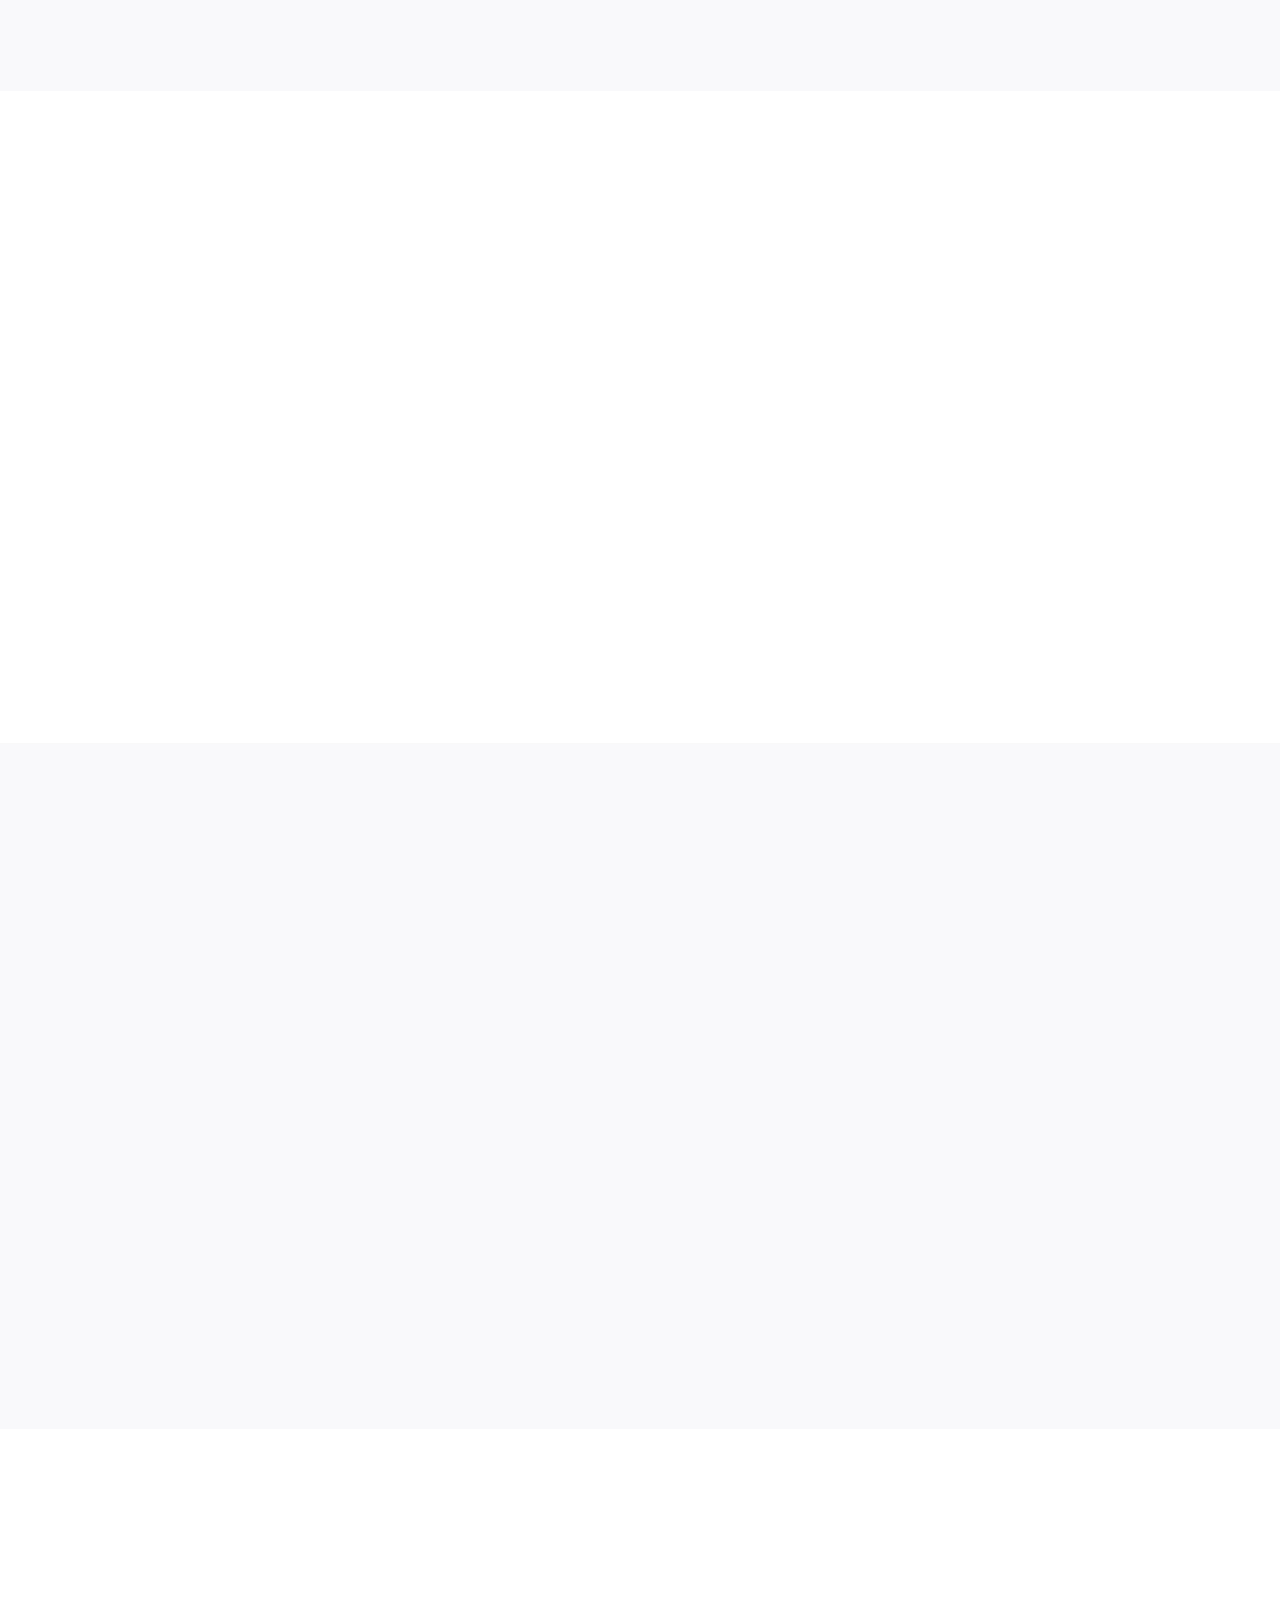
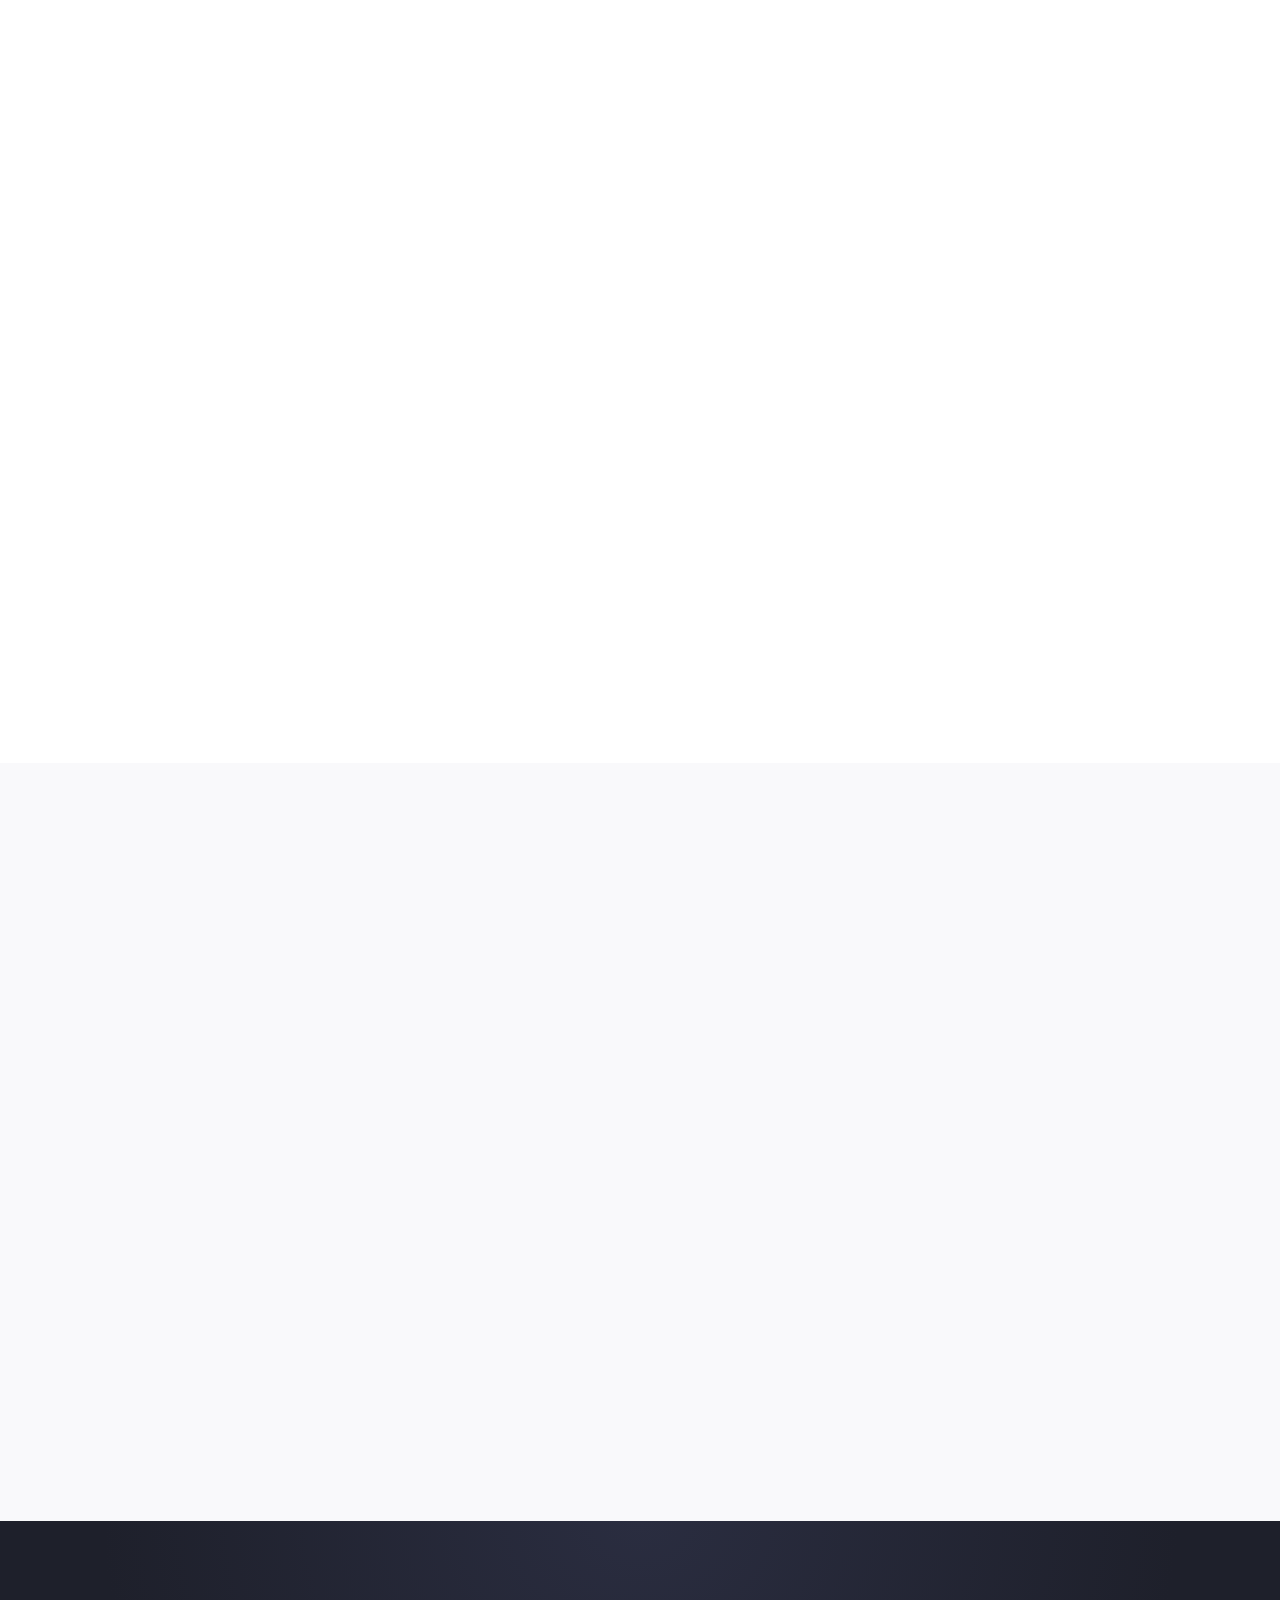
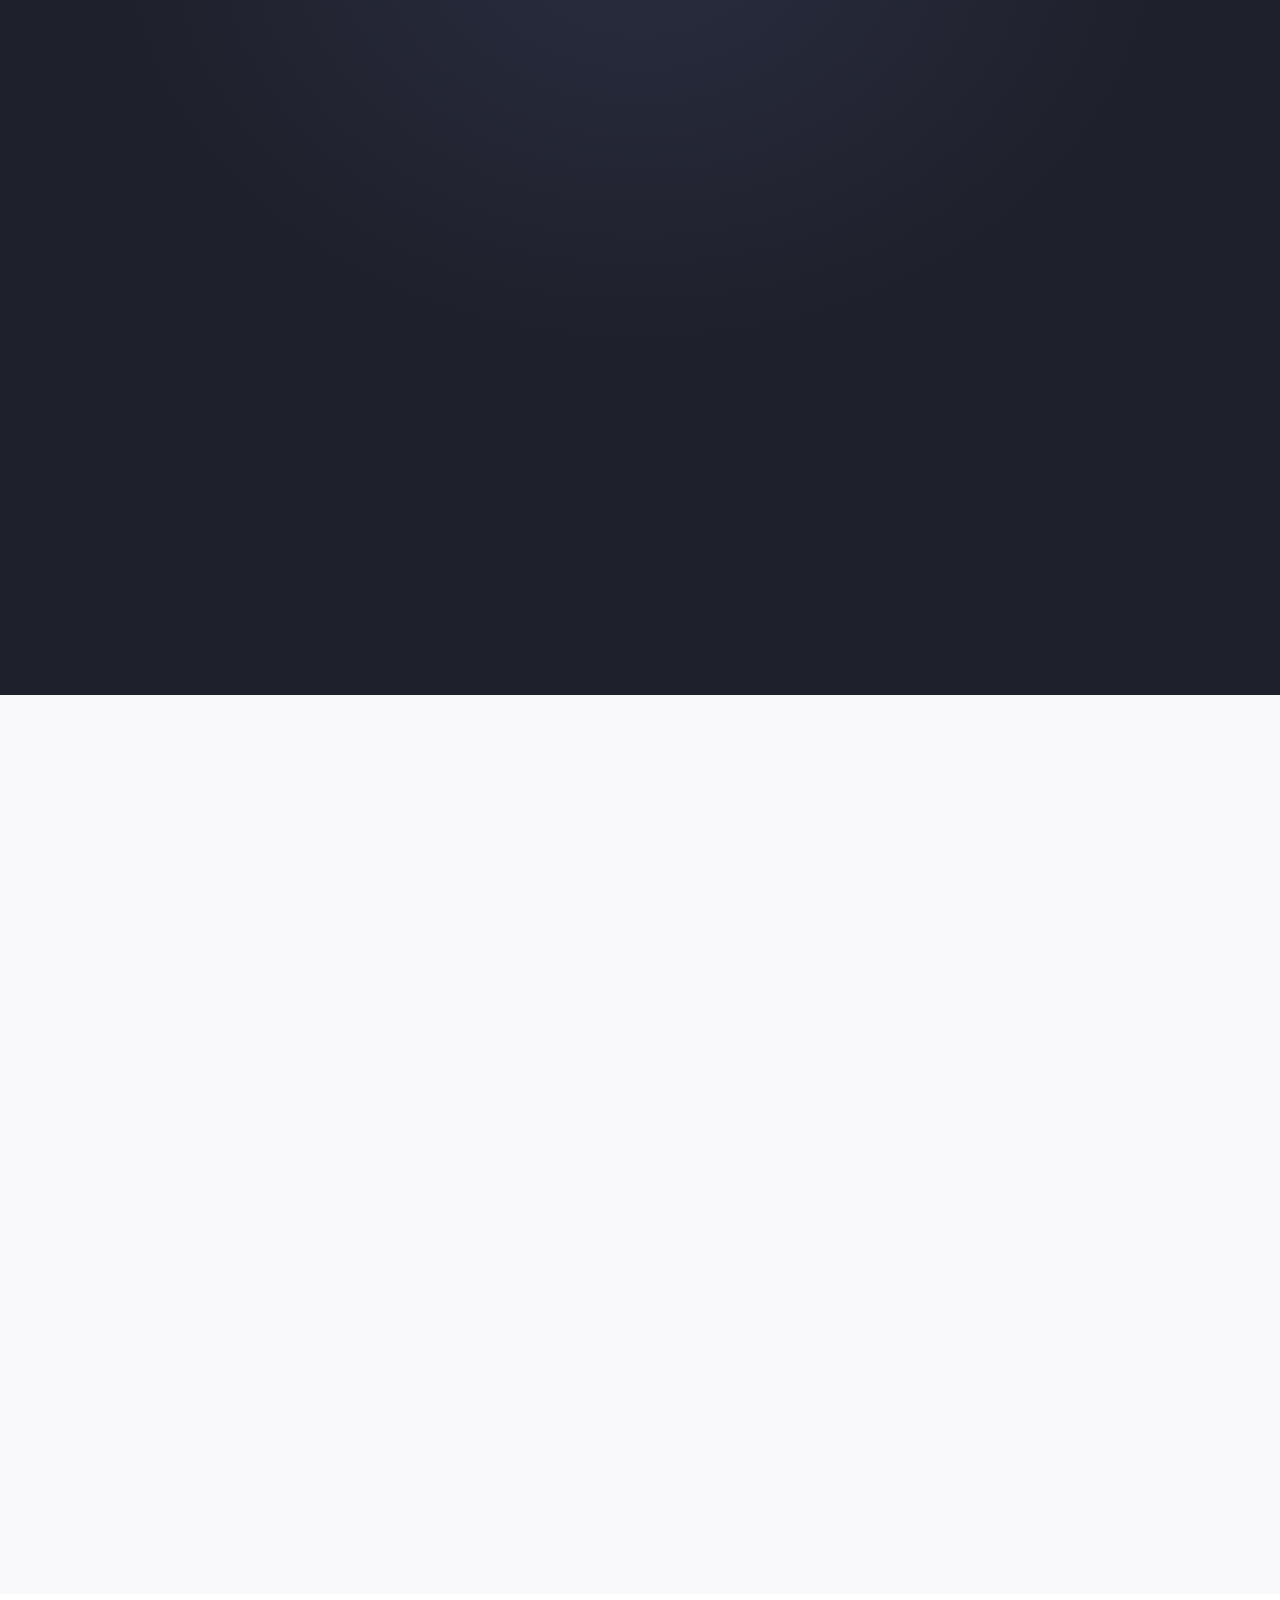
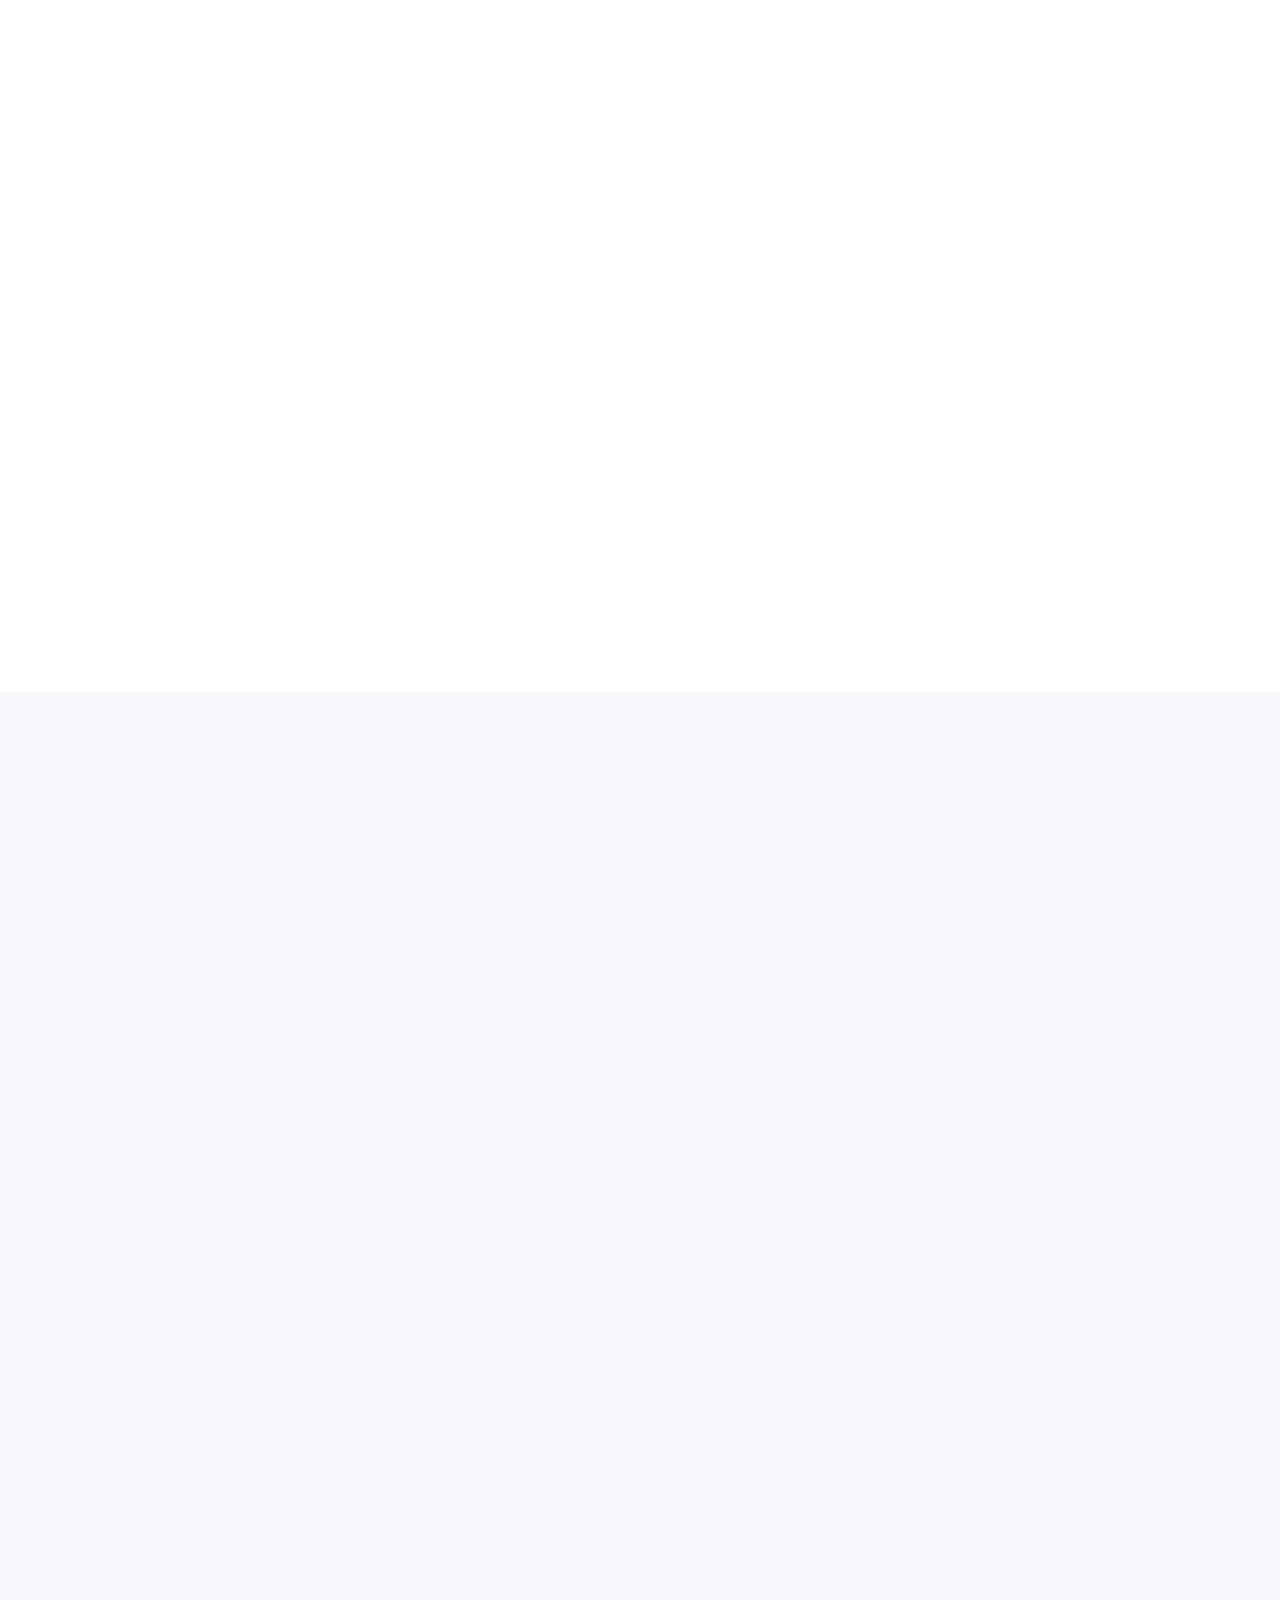
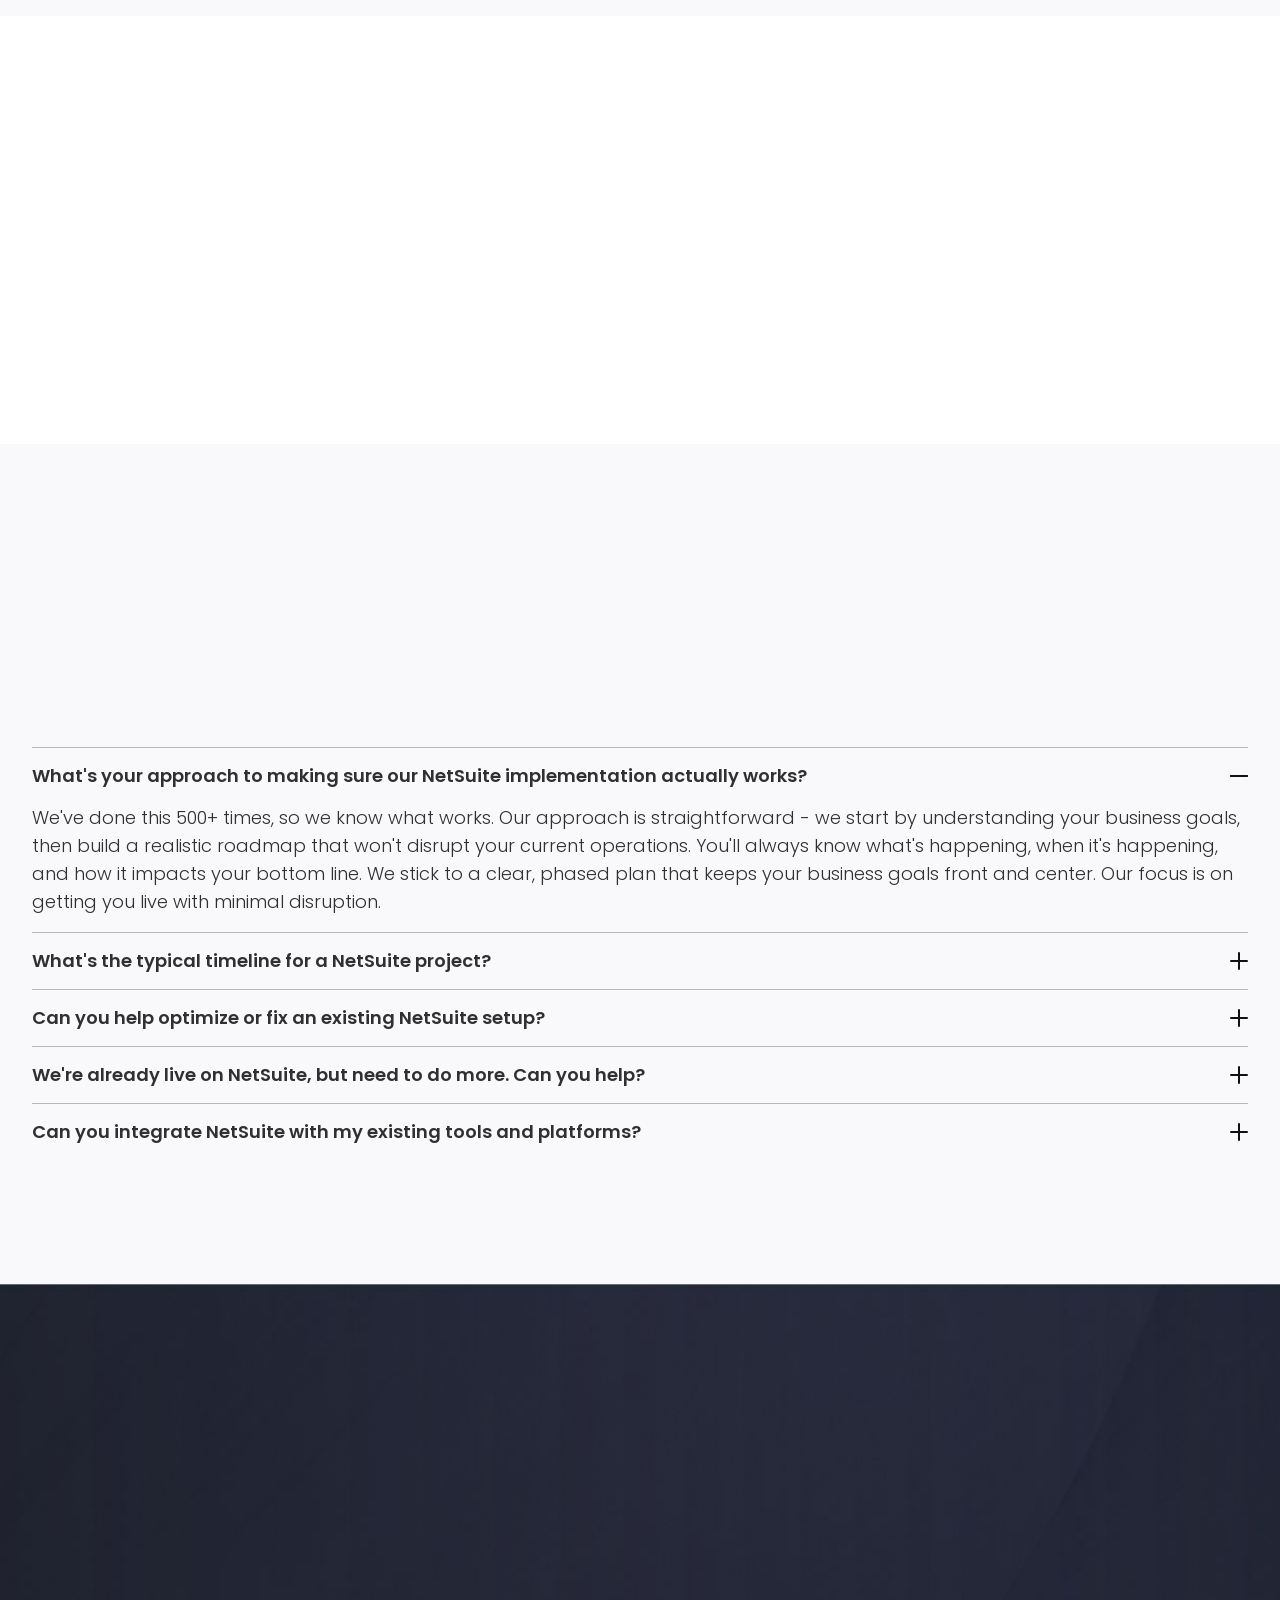
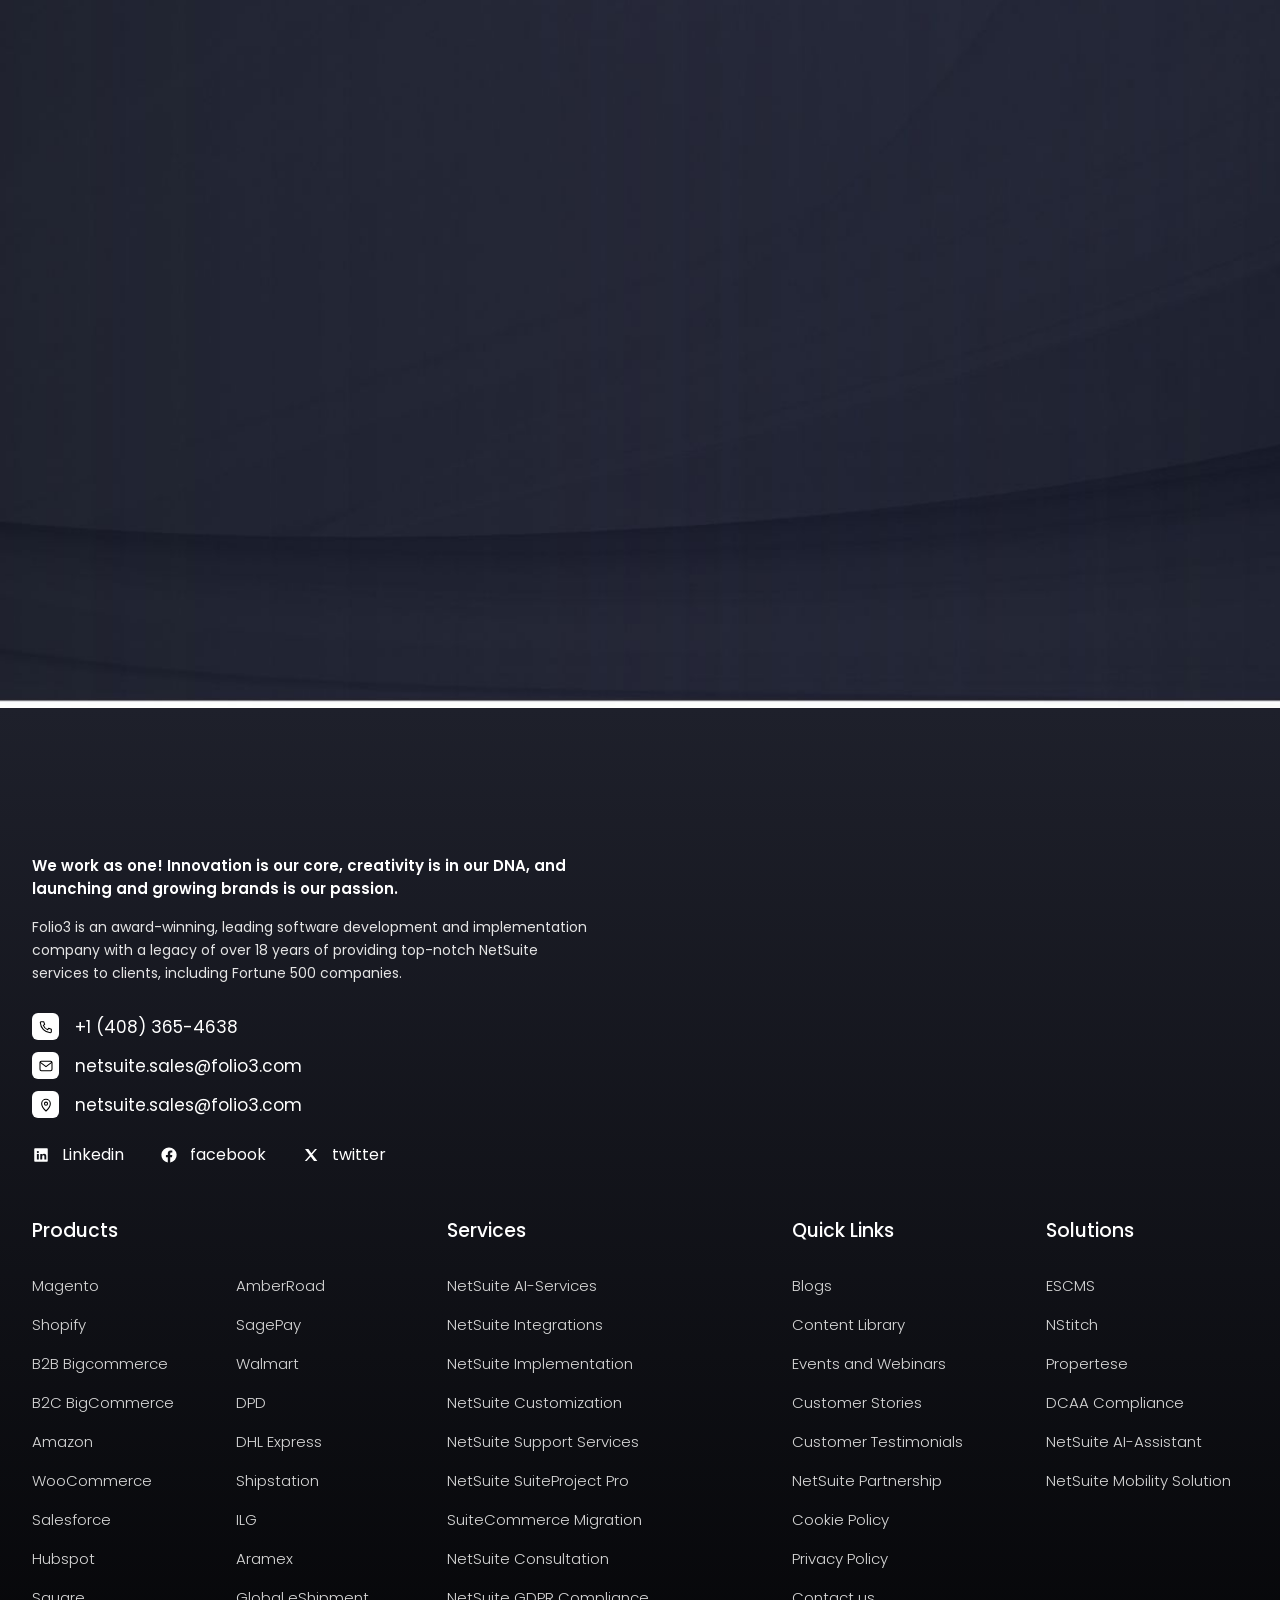
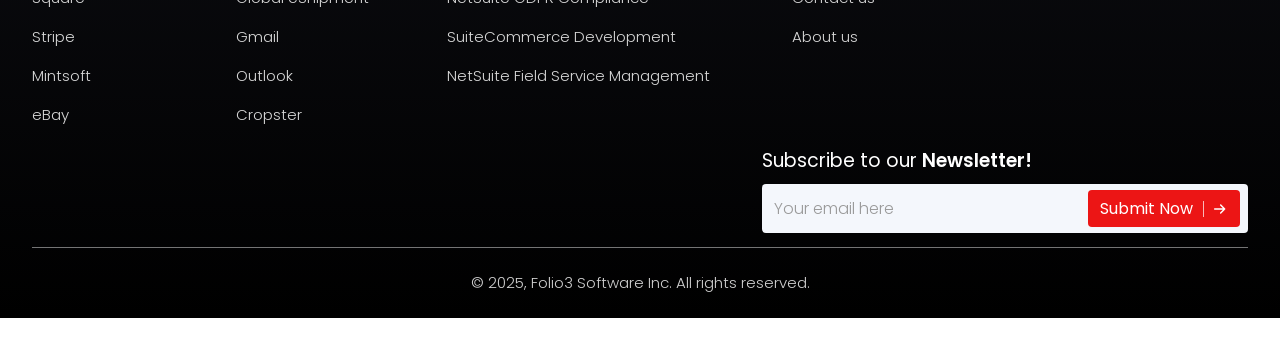
==== commit bd7cc32f: "Add testimonial switching, case-study cards and extra Clutch badges - Testimonials: active card expa" ====
--- a/index.html
+++ b/index.html
@@ -528,28 +528,43 @@
           <h2 class="section-title" id="testimonials-title">Our Clients Speak for Our Work</h2>
           <p class="section-lead section-lead--wide">From startups to Fortune 500s, our clients choose Folio3 as their go-to NetSuite partner for one reason — we deliver. Hear what they say about their transformation journeys, success stories, and the results that followed.</p>
         </header>
-        <ul class="testimonials__grid" data-reveal data-delay="1">
-          <li class="t-card t-card--feature">
-            <!-- Figma card is a flattened image with the quote baked in; on mobile the photo + live text version is shown -->
-            <picture>
-              <source media="(max-width: 767px)" srcset="assets/img/testimonial-adm-photo.jpg">
-              <img src="assets/img/testimonial-adm.jpg" width="750" height="413" alt="" loading="lazy">
-            </picture>
+        <!-- Figma 1:3817 + 1:5022 / 1:5032: the active card expands to the wide layout with its quote; hover, focus or click another card to switch -->
+        <ul class="testimonials__grid" data-reveal data-delay="1" data-testimonials>
+          <li class="t-card is-active" data-t="adm">
+            <img class="t-card__img t-card__img--narrow" src="assets/img/testimonial-adm-narrow.jpg" width="360" height="413" alt="" loading="lazy">
+            <img class="t-card__img t-card__img--wide" src="assets/img/testimonial-adm.jpg" width="750" height="413" alt="" loading="lazy">
             <blockquote class="t-card__quote">
               <p>Folio3’s expertise and structured approach made our NetSuite implementation seamless, even with complex localization and ERP integration.</p>
               <footer>Michale Thompson, Financial Director, ADM Agriculture</footer>
             </blockquote>
+            <button class="t-card__hit" type="button" aria-label="Show ADM Agriculture testimonial" aria-pressed="true"></button>
             <button class="play-btn play-btn--card" type="button" data-video data-video-title="ADM Agriculture testimonial" aria-label="Play video: ADM Agriculture testimonial">
               <svg aria-hidden="true"><use href="#i-play"/></svg>
             </button>
           </li>
-          <li class="t-card">
-            <img src="assets/img/testimonial-naked-wardrobe.jpg" width="360" height="413" alt="Naked Wardrobe" loading="lazy">
-            <button class="t-card__hit" type="button" data-video data-video-title="Naked Wardrobe testimonial" aria-label="Play video: Naked Wardrobe testimonial"></button>
+          <li class="t-card" data-t="naked-wardrobe">
+            <img class="t-card__img t-card__img--narrow" src="assets/img/testimonial-naked-wardrobe.jpg" width="360" height="413" alt="" loading="lazy">
+            <img class="t-card__img t-card__img--wide" src="assets/img/testimonial-naked-wardrobe-wide.jpg" width="750" height="413" alt="" loading="lazy">
+            <blockquote class="t-card__quote">
+              <p>Folio3 team went beyond their duties to resolve our critical issue during the weekend and ensured 400 delayed orders were fixed and ready to ship by Monday morning.</p>
+              <footer>Kamelia Kaviani, Chief Financial Officer, Naked Wardrobe</footer>
+            </blockquote>
+            <button class="t-card__hit" type="button" aria-label="Show Naked Wardrobe testimonial" aria-pressed="false"></button>
+            <button class="play-btn play-btn--card" type="button" data-video data-video-title="Naked Wardrobe testimonial" aria-label="Play video: Naked Wardrobe testimonial">
+              <svg aria-hidden="true"><use href="#i-play"/></svg>
+            </button>
           </li>
-          <li class="t-card">
-            <img src="assets/img/testimonial-eravant.jpg" width="360" height="413" alt="Eravant" loading="lazy">
-            <button class="t-card__hit" type="button" data-video data-video-title="Eravant testimonial" aria-label="Play video: Eravant testimonial"></button>
+          <li class="t-card" data-t="eravant">
+            <img class="t-card__img t-card__img--narrow" src="assets/img/testimonial-eravant.jpg" width="360" height="413" alt="" loading="lazy">
+            <img class="t-card__img t-card__img--wide" src="assets/img/testimonial-eravant-wide.jpg" width="750" height="413" alt="" loading="lazy">
+            <blockquote class="t-card__quote">
+              <p>We are really impressed by Folio3's problem-solving skills and amazing web tools that went above and beyond, they're our go-to choice for any website needs.</p>
+              <footer>Nina Kang, Continuous Improvement Manager, Eravant</footer>
+            </blockquote>
+            <button class="t-card__hit" type="button" aria-label="Show Eravant testimonial" aria-pressed="false"></button>
+            <button class="play-btn play-btn--card" type="button" data-video data-video-title="Eravant testimonial" aria-label="Play video: Eravant testimonial">
+              <svg aria-hidden="true"><use href="#i-play"/></svg>
+            </button>
           </li>
         </ul>
         <div class="section-cta" data-reveal><a class="btn btn--primary btn--square" href="#">View all testimonials</a></div>
@@ -601,29 +616,30 @@
         <header class="section-head" data-reveal>
           <h2 class="section-title" id="cases-title">Stories of Growth, Scale, and Success — with NetSuite</h2>
         </header>
-        <div class="cases__body" data-reveal data-delay="1">
-          <div class="case-feature">
+        <!-- Figma 1:3921 + client cards 1:4613–1:5013: hover, focus or click a logo to show its story in the large card -->
+        <div class="cases__body" data-reveal data-delay="1" data-cases>
+          <div class="case-feature" aria-live="polite">
             <img src="assets/img/case-bank-vogue.jpg" width="438" height="656" alt="Bank &amp; Vogue: consolidated multiple systems into NetSuite AFA Premium for streamlined operations." loading="lazy">
-            <button class="play-btn play-btn--case" type="button" data-video data-video-title="Bank &amp; Vogue case study" aria-label="Play video: Bank &amp; Vogue case study">
+            <button class="play-btn play-btn--case" type="button" data-video data-video-title="Bank &amp; Vogue case study" aria-label="Play video: Bank &amp; Vogue case study" data-case-play>
               <svg aria-hidden="true"><use href="#i-play"/></svg>
             </button>
           </div>
-          <ul class="cases__grid" aria-label="Client case studies">
-            <li><a href="#"><img src="assets/img/case-blackstrap.png" width="203" height="203" alt="BlackStrap" loading="lazy"></a></li>
-            <li><a href="#"><img src="assets/img/case-midwest-textile.png" width="203" height="203" alt="Mid-West Textile LLC" loading="lazy"></a></li>
-            <li><a href="#"><img src="assets/img/case-ingenius-prep.png" width="203" height="203" alt="InGenius Prep" loading="lazy"></a></li>
-            <li><a href="#"><img src="assets/img/case-oneutilitybill.png" width="203" height="203" alt="oneutilitybill.co" loading="lazy"></a></li>
-            <li><a href="#"><img src="assets/img/case-ready-computing.png" width="203" height="203" alt="Ready Computing" loading="lazy"></a></li>
-            <li><a href="#"><img src="assets/img/case-united-california-glass.png" width="203" height="203" alt="United California Glass &amp; Door" loading="lazy"></a></li>
-            <li><a href="#"><img src="assets/img/case-cooperative-computing.png" width="203" height="203" alt="Cooperative Computing" loading="lazy"></a></li>
-            <li><a href="#"><img src="assets/img/case-frankston-packaging.png" width="203" height="203" alt="Frankston Packaging" loading="lazy"></a></li>
-            <li><a href="#"><img src="assets/img/case-biomason.png" width="203" height="203" alt="Biomason" loading="lazy"></a></li>
-            <li><a href="#"><img src="assets/img/case-naked-wardrobe.png" width="203" height="203" alt="Naked Wardrobe" loading="lazy"></a></li>
-            <li><a href="#"><img src="assets/img/case-core.png" width="203" height="203" alt="CORE" loading="lazy"></a></li>
-            <li><a href="#"><img src="assets/img/case-gro-well.png" width="203" height="203" alt="Gro-Well Brands" loading="lazy"></a></li>
-            <li><a href="#"><img src="assets/img/case-rebag.png" width="203" height="203" alt="Rebag" loading="lazy"></a></li>
-            <li><a href="#"><img src="assets/img/case-crp.png" width="203" height="203" alt="CRP" loading="lazy"></a></li>
-            <li><a href="#"><img src="assets/img/case-team-litzen.png" width="203" height="203" alt="Team Litzen" loading="lazy"></a></li>
+          <ul class="cases__grid" aria-label="Choose a client case study">
+            <li><button class="cases__tile" type="button" aria-pressed="false" data-card="assets/img/casecard-blackstrap.jpg" data-name="BlackStrap" data-alt="BlackStrap: Automated inventory and work orders with NetSuite AFA Standard, reduced manual processes by 40%."><img src="assets/img/case-blackstrap.png" width="203" height="203" alt="BlackStrap" loading="lazy"></button></li>
+            <li><button class="cases__tile" type="button" aria-pressed="false" data-card="assets/img/casecard-midwest-textile.jpg" data-name="Mid-West Textile LLC" data-alt="Mid-West Textile LLC: Transitioned from Sage 100 to NetSuite Manufacturing Standard to scale operations from $15M to $30M+."><img src="assets/img/case-midwest-textile.png" width="203" height="203" alt="Mid-West Textile LLC" loading="lazy"></button></li>
+            <li><button class="cases__tile" type="button" aria-pressed="false" data-card="assets/img/casecard-ingenius-prep.jpg" data-name="InGenius Prep" data-alt="InGenius Prep: Implemented NetSuite ERP with HubSpot integration to streamline financial reporting and procurement processes."><img src="assets/img/case-ingenius-prep.png" width="203" height="203" alt="InGenius Prep" loading="lazy"></button></li>
+            <li><button class="cases__tile" type="button" aria-pressed="false" data-card="assets/img/casecard-oneutilitybill.jpg" data-name="oneutilitybill.co" data-alt="oneutilitybill.co: Implemented NetSuite Financials First to streamline financial operations and improve reporting accuracy."><img src="assets/img/case-oneutilitybill.png" width="203" height="203" alt="oneutilitybill.co" loading="lazy"></button></li>
+            <li><button class="cases__tile" type="button" aria-pressed="false" data-card="assets/img/casecard-ready-computing.jpg" data-name="Ready Computing" data-alt="Ready Computing: Implemented NetSuite Services Standard to streamline core financial operations and revenue management processes."><img src="assets/img/case-ready-computing.png" width="203" height="203" alt="Ready Computing" loading="lazy"></button></li>
+            <li><button class="cases__tile" type="button" aria-pressed="false" data-card="assets/img/casecard-united-california-glass.jpg" data-name="United California Glass &amp; Door" data-alt="United California Glass &amp; Door: Migrated from QuickBooks to NetSuite Services Standard, unified 14 subsidiaries for faster consolidation."><img src="assets/img/case-united-california-glass.png" width="203" height="203" alt="United California Glass &amp; Door" loading="lazy"></button></li>
+            <li><button class="cases__tile" type="button" aria-pressed="false" data-card="assets/img/casecard-cooperative-computing.jpg" data-name="Cooperative Computing" data-alt="Cooperative Computing: Migrated from multiple disconnected systems to NetSuite Services Standard for unified financial and project management."><img src="assets/img/case-cooperative-computing.png" width="203" height="203" alt="Cooperative Computing" loading="lazy"></button></li>
+            <li><button class="cases__tile" type="button" aria-pressed="false" data-card="assets/img/casecard-frankston-packaging.jpg" data-name="Frankston Packaging" data-alt="Frankston Packaging: Deployed NetSuite Financials First with legacy system integration for seamless transition across four subsidiaries."><img src="assets/img/case-frankston-packaging.png" width="203" height="203" alt="Frankston Packaging" loading="lazy"></button></li>
+            <li><button class="cases__tile" type="button" aria-pressed="false" data-card="assets/img/casecard-biomason.jpg" data-name="Biomason" data-alt="Biomason: Implemented NetSuite Services Standard with DCAA SuiteApp for full compliance with US federal government contract regulations."><img src="assets/img/case-biomason.png" width="203" height="203" alt="Biomason" loading="lazy"></button></li>
+            <li><button class="cases__tile" type="button" aria-pressed="false" data-card="assets/img/casecard-naked-wardrobe.jpg" data-name="Naked Wardrobe" data-alt="Naked Wardrobe: Implemented NetSuite AFA Standard with NStitch CMT solution for complete visibility across apparel manufacturing stages."><img src="assets/img/case-naked-wardrobe.png" width="203" height="203" alt="Naked Wardrobe" loading="lazy"></button></li>
+            <li><button class="cases__tile" type="button" aria-pressed="false" data-card="assets/img/casecard-core.jpg" data-name="CORE" data-alt="CORE: Implemented NetSuite AFA Standard with NStitch CMT solution for complete visibility across apparel manufacturing stages."><img src="assets/img/case-core.png" width="203" height="203" alt="CORE" loading="lazy"></button></li>
+            <li><button class="cases__tile" type="button" aria-pressed="false" data-card="assets/img/casecard-gro-well.jpg" data-name="Gro-Well Brands" data-alt="Gro-Well Brands: Implemented NetSuite Manufacturing Premium to automate financial reporting and gain real-time inventory visibility."><img src="assets/img/case-gro-well.png" width="203" height="203" alt="Gro-Well Brands" loading="lazy"></button></li>
+            <li><button class="cases__tile" type="button" aria-pressed="false" data-card="assets/img/casecard-rebag.jpg" data-name="Rebag" data-alt="Rebag: Implemented NetSuite AFA Standard with Amazon Redshift integration for unified financial and inventory reporting."><img src="assets/img/case-rebag.png" width="203" height="203" alt="Rebag" loading="lazy"></button></li>
+            <li><button class="cases__tile" type="button" aria-pressed="false" data-card="assets/img/casecard-crp.jpg" data-name="CRP" data-alt="CRP: Implemented NetSuite with Magento integration to systematize customized product processes and warehousing operations."><img src="assets/img/case-crp.png" width="203" height="203" alt="CRP" loading="lazy"></button></li>
+            <li><button class="cases__tile" type="button" aria-pressed="false" data-card="assets/img/casecard-team-litzen.jpg" data-name="Team Litzen" data-alt="Team Litzen: Implemented NetSuite ERP with SuiteCommerce to unify retail, eCommerce, and POS operations with custom artwork management."><img src="assets/img/case-team-litzen.png" width="203" height="203" alt="Team Litzen" loading="lazy"></button></li>
           </ul>
         </div>
         <div class="section-cta" data-reveal><a class="btn btn--primary btn--square" href="#">View all Case studies</a></div>
@@ -647,6 +663,8 @@
             <li><img src="assets/img/clutch-netsuite.png" width="206" height="220" alt="Clutch Top NetSuite Company 2024" loading="lazy"></li>
             <li><img src="assets/img/clutch-it-services.png" width="206" height="220" alt="Clutch Top IT Services Company, Automotive, San Francisco" loading="lazy"></li>
             <li><img src="assets/img/clutch-software-developers.png" width="206" height="220" alt="Clutch Top Software Developers, Manufacturing, San Francisco" loading="lazy"></li>
+            <li><img src="assets/img/clutch-netsuite-2.png" width="200" height="216" alt="Clutch Top NetSuite Company 2024" loading="lazy"></li>
+            <li><img src="assets/img/clutch-software-developers-2.png" width="200" height="216" alt="Clutch Top Software Developers, Manufacturing, San Francisco" loading="lazy"></li>
           </ul>
           <div class="carousel__arrows">
             <button class="arrow-btn" type="button" data-carousel-prev aria-label="Previous badges"><svg aria-hidden="true"><use href="#i-arrow-left"/></svg></button>
--- a/css/styles.css
+++ b/css/styles.css
@@ -591,18 +591,27 @@
 /* =========================================================
    Testimonials (Figma 1:3817)
    ========================================================= */
-.testimonials__grid { display: grid; grid-template-columns: 750fr 360fr 360fr; gap: 30px; }
+/* Active card is wide (750) and shows the quote image; the others are narrow (360) logo cards.
+   The grid column widths animate when the active card changes. */
+.testimonials__grid { display: grid; grid-template-columns: 750fr 360fr 360fr; gap: 30px; height: 413px; transition: grid-template-columns .6s var(--ease); }
+.testimonials__grid[data-active="1"] { grid-template-columns: 360fr 750fr 360fr; }
+.testimonials__grid[data-active="2"] { grid-template-columns: 360fr 360fr 750fr; }
 .t-card { position: relative; overflow: hidden; border-radius: 20px; background: #222; }
-.t-card img { width: 100%; height: 100%; object-fit: cover; transition: transform .8s var(--ease); }
-.t-card:hover img { transform: scale(1.035); }
-/* Quote is baked into the desktop image, so the live copy is screen-reader only there */
+.t-card__img { position: absolute; inset: 0; width: 100%; height: 100%; object-fit: cover; transition: opacity .45s ease, transform .8s var(--ease); }
+.t-card__img--wide { object-position: left center; opacity: 0; }
+.t-card.is-active .t-card__img--wide { opacity: 1; }
+.t-card.is-active .t-card__img--narrow { opacity: 0; }
+.t-card:hover .t-card__img { transform: scale(1.03); }
+/* Quote is baked into the wide desktop image, so the live copy is screen-reader only there */
 .t-card__quote { position: absolute; width: 1px; height: 1px; overflow: hidden; clip: rect(0 0 0 0); }
 .play-btn--card, .play-btn--case { width: 48px; height: 48px; background: transparent; }
 .play-btn--card svg, .play-btn--case svg { opacity: 0; }
-.play-btn--card { right: 5.3%; top: 66%; }
+.play-btn--card { left: calc(100% - 88px); top: 66%; z-index: 2; opacity: 0; visibility: hidden; transition: opacity .3s ease .25s, transform .25s var(--ease); }
+.t-card.is-active .play-btn--card { opacity: 1; visibility: visible; }
 .play-btn--case { left: 79.3%; top: 85.6%; }
 .play-btn--card:hover, .play-btn--case:hover { transform: scale(1.12); box-shadow: 0 0 0 6px rgba(255, 255, 255, .25); }
-.t-card__hit { position: absolute; inset: 0; border: 0; background: transparent; cursor: pointer; border-radius: inherit; }
+.t-card__hit { position: absolute; inset: 0; z-index: 1; border: 0; background: transparent; cursor: pointer; border-radius: inherit; }
+.t-card.is-active .t-card__hit { cursor: default; }
 .t-card__hit:focus-visible { outline-offset: -4px; outline-color: var(--white); }
 
 /* =========================================================
@@ -633,16 +642,20 @@
 .cases .section-head { margin-bottom: 50px; }
 .cases__body { display: grid; grid-template-columns: 437fr 1093fr; }
 .case-feature { position: relative; overflow: hidden; border-radius: 6px 0 0 6px; }
-.case-feature img { width: 100%; height: 100%; object-fit: cover; }
+.case-feature img { width: 100%; height: 100%; object-fit: cover; transition: opacity .2s ease; }
+.case-feature img.is-swapping { opacity: 0; }
 .cases__grid { display: grid; grid-template-columns: repeat(5, 1fr); }
 /* Odd column counts keep the checkerboard aligned with the baked tile colours */
 .cases__grid li { aspect-ratio: 1; background: var(--white); }
 .cases__grid li:nth-child(odd) { background: #e8eefd; }
 .cases__grid li:nth-child(5) { border-top-right-radius: 6px; }
 .cases__grid li:nth-child(15) { border-bottom-right-radius: 6px; }
-.cases__grid a { display: grid; place-items: center; width: 100%; height: 100%; padding: 3.7%; }
+.cases__tile { position: relative; display: grid; place-items: center; width: 100%; height: 100%; padding: 3.7%; border: 0; background: transparent; cursor: pointer; }
+.cases__tile::after { content: ""; position: absolute; inset: 0; box-shadow: inset 0 0 0 2px var(--primary-red); opacity: 0; transition: opacity .25s ease; pointer-events: none; }
+.cases__tile[aria-pressed="true"]::after { opacity: 1; }
+.cases__tile:focus-visible { outline-offset: -4px; }
 .cases__grid img { width: 100%; transition: transform .3s var(--ease), filter .3s var(--ease); }
-.cases__grid a:hover img { transform: scale(1.06); }
+.cases__tile:hover img, .cases__tile[aria-pressed="true"] img { transform: scale(1.06); }
 
 /* =========================================================
    Clutch (Figma 1:4249)
@@ -863,8 +876,6 @@
   .int-tiles li { position: relative; left: auto; top: auto; width: 76px; height: 76px; border-radius: 18px; }
   .int-tiles .int-tiles__dup { display: none; }
 
-  .testimonials__grid { grid-template-columns: 1fr 1fr; gap: 24px; }
-  .t-card--feature { grid-column: 1 / -1; }
 
   .cases__body { grid-template-columns: 1fr; gap: 20px; }
   .case-feature { max-width: 440px; width: 100%; margin-inline: auto; border-radius: 10px; }
@@ -885,6 +896,25 @@
 
   .site-footer__nav { grid-template-columns: 1fr 1fr; gap: 40px 32px; }
   .newsletter { margin-left: 0; }
+}
+
+@media (max-width: 1199px) {
+  /* Below 1200px the wide quote image would crop: cards stack, logo photo on top and the quote as live text */
+  .testimonials__grid, .testimonials__grid[data-active] { display: flex; flex-direction: column; height: auto; gap: 16px; }
+  .t-card { display: flex; flex-direction: column; background: #1b1d28; }
+  .t-card__img { position: static; height: auto; aspect-ratio: 16 / 9; }
+  .t-card__img--wide { display: none; }
+  .t-card.is-active .t-card__img--narrow { opacity: 1; }
+  .t-card .t-card__quote { position: static; width: auto; height: auto; clip: auto; overflow: visible; padding: 18px 20px 22px; color: var(--white); font: 400 16px/25px var(--font-body); }
+  .t-card__quote footer { margin-top: 10px; font-weight: 600; font-size: 15px; }
+  .t-card__hit { display: none; }
+  .play-btn--card, .t-card.is-active .play-btn--card { left: auto; right: 16px; top: 16px; width: 48px; height: 48px; background: var(--white); color: #111; opacity: 1; visibility: visible; }
+  .play-btn--card svg { opacity: 1; }
+}
+@media (min-width: 768px) and (max-width: 1199px) {
+  .testimonials__grid, .testimonials__grid[data-active] { display: grid; grid-template-columns: repeat(3, 1fr); align-items: start; }
+  .t-card__img { aspect-ratio: 1 / 1; }
+  .t-card .t-card__quote { font-size: 15px; line-height: 23px; }
 }
 
 /* =========================================================
@@ -924,14 +954,7 @@
   .int-tiles { gap: 10px; max-width: 360px; }
   .int-tiles li { width: 60px; height: 60px; border-radius: 14px; }
 
-  .testimonials__grid { grid-template-columns: 1fr 1fr; gap: 14px; }
-  /* Mobile feature card: text-free photo + live quote */
-  .t-card--feature { display: flex; flex-direction: column; background: #1b1d28; }
-  .t-card--feature img { height: auto; aspect-ratio: 750 / 211; }
-  .t-card--feature .t-card__quote { position: static; width: auto; height: auto; clip: auto; overflow: visible; padding: 20px 20px 24px; color: var(--white); font: 400 16px/25px var(--font-body); }
-  .t-card__quote footer { margin-top: 10px; font-weight: 600; font-size: 15px; }
-  .play-btn--card { right: 16px; top: 16px; width: 48px; height: 48px; background: var(--white); color: #111; }
-  .play-btn--card svg { opacity: 1; }
+
 
   .chip { height: 44px; padding: 10px 22px; font-size: 16px; }
   .marquee { gap: 12px; }
